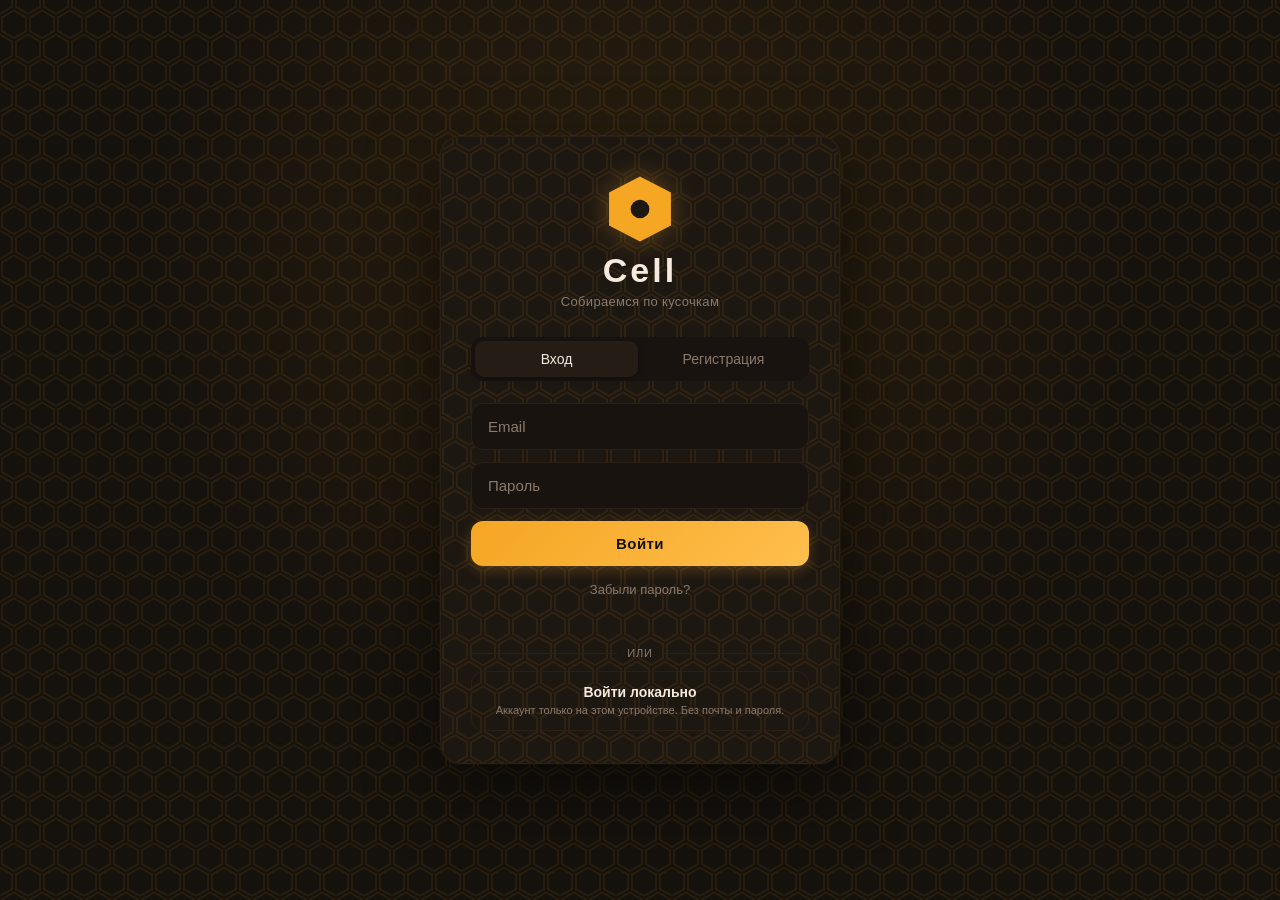
==== index.html @ 8ada120c "5" ====
<!DOCTYPE html>
<html lang="ru" style="touch-action: pan-x pan-y; -webkit-text-size-adjust: 100%;">
<head>
  <meta charset="UTF-8">
  <meta name="viewport" content="width=device-width, initial-scale=1.0, maximum-scale=1.0, user-scalable=no, viewport-fit=cover">
  <title>Cell</title>
  <meta http-equiv="Content-Security-Policy" content="default-src 'self'; script-src 'self' https://cdn.jsdelivr.net 'unsafe-inline'; style-src 'self' 'unsafe-inline'; img-src 'self' data: blob: https://i.ibb.co https://cdn.jsdelivr.net https://upload.wikimedia.org https://wsrv.nl https://*.supabase.co; media-src 'self' blob: https://*.supabase.co; connect-src 'self' https://*.supabase.co wss://*.supabase.co https://cdn.jsdelivr.net https://wsrv.nl; font-src 'self'; object-src 'none'; base-uri 'self'; form-action 'self';">
  <meta name="referrer" content="no-referrer">
  <meta http-equiv="X-Content-Type-Options" content="nosniff">

  <!-- PWA: манифест создаётся инлайн-скриптом, чтобы Chrome сразу получил правильный манифест.
       Если поставить статический <link rel="manifest" href="manifest.json">, Chrome
       прочитает его раньше, чем выполнится app.js — и иконка не сменится при переустановке. -->
  <script>
    (function () {
      var map = {
        classic:    "manifest.json",
        monochrome: "manifest-monochrome.json",
        sea:        "manifest-sea.json",
        fury:       "manifest-fury.json",
        inverse:    "manifest-inverse.json",
        gradient:   "manifest-gradient.json"
      };
      var href = "manifest.json";
      try {
        var saved = localStorage.getItem("cell_app_icon");
        if (saved && map[saved]) href = map[saved];
      } catch (e) { /* silent */ }
      var link = document.createElement("link");
      link.rel = "manifest";
      link.href = href;
      link.id = "app-manifest-link";
      document.head.appendChild(link);
    })();
  </script>
  <meta name="theme-color" content="#1d1712">
  <meta name="apple-mobile-web-app-capable" content="yes">
  <meta name="mobile-web-app-capable" content="yes">
  <meta name="apple-mobile-web-app-status-bar-style" content="black-translucent">
  <meta name="apple-mobile-web-app-title" content="Cell">
  <link rel="apple-touch-icon" href="icon-192.png">
  <link rel="icon" type="image/png" sizes="512x512" href="icon-512.png">

  <link rel="stylesheet" href="style.css">
  <link rel="icon" href="data:image/svg+xml,%3Csvg xmlns='http://www.w3.org/2000/svg' viewBox='0 0 100 100'%3E%3Cpolygon points='50,5 93,27 93,73 50,95 7,73 7,27' fill='%23f5a623'/%3E%3Ccircle cx='50' cy='50' r='13' fill='%2315110d'/%3E%3C/svg%3E">
</head>
<body>

  <div id="auth-screen" class="screen">
    <div class="auth-card">
      <div class="logo-wrap">
        <svg class="logo-cell" viewBox="0 0 100 100" width="72" height="72" aria-hidden="true">
          <polygon points="50,5 93,27 93,73 50,95 7,73 7,27" fill="currentColor"/>
          <circle cx="50" cy="50" r="13" fill="var(--bg-side)"/>
        </svg>
      </div>
      <h1 class="logo">Cell</h1>
      <p class="tagline" data-i18n="auth.tagline">Собираемся по кусочкам</p>

      <div class="tabs">
        <button class="tab active" data-tab="login" data-i18n="auth.tab.login">Вход</button>
        <button class="tab" data-tab="register" data-i18n="auth.tab.register">Регистрация</button>
      </div>

      <form id="login-form" class="form" novalidate>
        <input type="email" id="login-email" placeholder="Email" data-i18n-placeholder="auth.field.email" required>
        <input type="password" id="login-password" placeholder="Пароль" data-i18n-placeholder="auth.field.password" required>
        <button type="submit" class="btn-primary" data-i18n="auth.login.submit">Войти</button>
        <button type="button" class="auth-link-btn" id="forgot-password-btn" data-i18n="auth.forgotPassword">Забыли пароль?</button>
        <p class="error" id="login-error"></p>
      </form>

      <form id="register-form" class="form hidden" novalidate>
        <input type="text" id="reg-username" placeholder="Юзернейм" data-i18n-placeholder="auth.field.username" required>
        <input type="text" id="reg-displayname" placeholder="Имя" data-i18n-placeholder="auth.field.displayname" required>
        <input type="email" id="reg-email" placeholder="Email" data-i18n-placeholder="auth.field.email" required>
        <input type="password" id="reg-password" placeholder="Пароль (мин. 10, A-Z, a-z, 0-9)" data-i18n-placeholder="auth.field.password.strict" required minlength="10">
        <button type="submit" class="btn-primary" data-i18n="auth.register.submit">Создать аккаунт</button>
        <p class="error" id="register-error"></p>
      </form>

      <div class="auth-divider"><span data-i18n="auth.or">или</span></div>

      <button type="button" class="btn-local-login" id="local-login-btn">
        <span data-i18n="auth.localLogin">Войти локально</span>
        <span class="btn-local-login-sub" data-i18n="auth.localLoginHint">Аккаунт только на этом устройстве. Без почты и пароля.</span>
      </button>
    </div>
  </div>

  <!-- ═══════ ВОССТАНОВЛЕНИЕ ПАРОЛЯ: запрос письма ═══════ -->
  <div id="reset-request-overlay" class="dialog-overlay hidden" style="z-index:9000;">
    <div class="dialog">
      <div class="dialog-title" data-i18n="auth.reset.title">Восстановление пароля</div>
      <div class="dialog-text" data-i18n="auth.reset.text">Введите email, привязанный к аккаунту — мы отправим ссылку для сброса пароля.</div>
      <input type="email" id="reset-email" placeholder="Email" data-i18n-placeholder="auth.field.email" autocomplete="email"
             style="width:100%;padding:14px;background:var(--bg-input);border:1px solid var(--border);border-radius:12px;color:var(--text);font-size:15px;outline:none;margin-bottom:12px;">
      <p class="error" id="reset-request-error" style="margin-bottom:10px;"></p>
      <div class="dialog-actions">
        <button class="dialog-btn dialog-primary" id="reset-request-submit" data-i18n="auth.reset.send">Отправить ссылку</button>
        <button class="dialog-btn dialog-cancel" id="reset-request-cancel" data-i18n="dialog.cancel">Отмена</button>
      </div>
    </div>
  </div>

  <!-- ═══════ ВОССТАНОВЛЕНИЕ ПАРОЛЯ: новый пароль ═══════ -->
  <div id="reset-new-overlay" class="dialog-overlay hidden" style="z-index:9500;">
    <div class="dialog">
      <div class="dialog-title" data-i18n="auth.reset.newTitle">Новый пароль</div>
      <div class="dialog-text" data-i18n="auth.reset.newText">Придумайте новый пароль. Требования: минимум 10 символов, заглавная и строчная буквы, цифра.</div>
      <input type="password" id="reset-new-password" placeholder="Новый пароль (мин. 10, A-Z, a-z, 0-9)" data-i18n-placeholder="auth.reset.newPlaceholder" autocomplete="new-password"
             style="width:100%;padding:14px;background:var(--bg-input);border:1px solid var(--border);border-radius:12px;color:var(--text);font-size:15px;outline:none;margin-bottom:10px;">
      <input type="password" id="reset-new-password2" placeholder="Повторите пароль" data-i18n-placeholder="auth.reset.repeatPlaceholder" autocomplete="new-password"
             style="width:100%;padding:14px;background:var(--bg-input);border:1px solid var(--border);border-radius:12px;color:var(--text);font-size:15px;outline:none;margin-bottom:12px;">
      <p class="error" id="reset-new-error" style="margin-bottom:10px;"></p>
      <div class="dialog-actions">
        <button class="dialog-btn dialog-primary" id="reset-new-submit" data-i18n="auth.reset.save">Сохранить пароль</button>
        <button class="dialog-btn dialog-cancel" id="reset-new-cancel" data-i18n="dialog.cancel">Отмена</button>
      </div>
    </div>
  </div>

  <!-- ═══════ ПЕРВИЧНАЯ НАСТРОЙКА ЛОКАЛЬНОГО АККАУНТА ═══════ -->
  <div id="local-setup-overlay" class="dialog-overlay hidden" style="z-index:9200;">
    <div class="dialog dialog-profile">
      <div class="dialog-title" data-i18n="localSetup.title">Локальный аккаунт</div>
      <div class="dialog-text" data-i18n="localSetup.text">
        Это аккаунт только для этого устройства. Никакой почты и пароля не нужно —
        войти в него с другого устройства нельзя. Придумайте имя и юзернейм.
      </div>

      <div class="profile-section">
        <div class="profile-label" data-i18n="profile.section.avatar">Аватар</div>
        <div class="avatar-preview">
          <div class="avatar avatar-large" id="local-setup-avatar-preview">?</div>
        </div>
        <div class="avatar-grid" id="local-setup-avatar-grid"></div>
      </div>

      <div class="profile-section">
        <div class="profile-label" data-i18n="profile.section.name">Имя</div>
        <input type="text" id="local-setup-name" placeholder="Ваше имя" data-i18n-placeholder="profile.name.placeholder" maxlength="25" autocomplete="off">
      </div>

      <div class="profile-section">
        <div class="profile-label" data-i18n="profile.section.username">Имя пользователя</div>
        <div class="username-input-wrap">
          <span class="username-prefix">@</span>
          <input type="text" id="local-setup-username" placeholder="username" maxlength="32" autocomplete="off" spellcheck="false">
        </div>
        <div class="username-hint" id="local-setup-username-hint"></div>
      </div>

      <div class="dialog-actions">
        <button class="dialog-btn dialog-primary" id="local-setup-save" data-i18n="localSetup.save">Начать пользоваться</button>
      </div>
    </div>
  </div>

  <div id="app-screen" class="app hidden">

    <aside class="sidebar">
      <header class="sidebar-header">
        <div class="me-info" id="me-info-btn" title="Профиль">
          <div class="avatar" id="me-avatar">?</div>
          <div class="me-text">
            <div class="me-name" id="me-name">Загрузка...</div>
            <div class="me-username" id="me-username">@...</div>
          </div>
        </div>
        <div class="sidebar-actions">
          <button id="sidebar-menu-btn" class="icon-btn" title="Меню" type="button"><span class="cell-icon" data-icon="menu"></span></button>
        </div>
      </header>

      <div id="sidebar-menu-drawer" class="sidebar-menu-drawer">
<button id="create-channel-btn" class="drawer-btn" type="button">
  <span class="cell-icon" data-icon="plus"></span>
  <span data-i18n="sidebar.menu.createChannel">Создать канал</span>
</button>
<button id="settings-btn" class="drawer-btn" type="button">
  <span class="cell-icon" data-icon="settings"></span>
  <span data-i18n="sidebar.menu.settings">Настройки</span>
</button>
<button id="about-btn" class="drawer-btn" type="button">
  <span class="cell-icon" data-icon="info"></span>
  <span data-i18n="sidebar.menu.about">О приложении</span>
</button>
<button id="logout-btn" class="drawer-btn" type="button">
  <span class="cell-icon" data-icon="logout"></span>
  <span data-i18n="sidebar.menu.logout">Выйти</span>
</button>
      </div>

      <div class="search-wrap">
        <input type="text" id="search-input" placeholder="Поиск по имени или @username" data-i18n-placeholder="sidebar.search.placeholder">
        <button id="search-clear" class="search-clear hidden" title="Очистить поиск" data-i18n-title="sidebar.search.clear" type="button"><span class="cell-icon cell-icon-sm" data-icon="cancel"></span></button>
      </div>

      <div id="birthday-banner" class="birthday-banner hidden">
        <span class="birthday-icon"><span class="cell-icon cell-icon-sm" data-icon="birthday"></span></span>
        <span id="birthday-banner-text" style="flex:1;"></span>
        <button class="birthday-close" id="birthday-close" title="Скрыть">✕</button>
      </div>

      <div class="section-title" id="section-title" data-i18n="sidebar.section.chats">Чаты</div>
      <div class="wheel-wrap" id="wheel-wrap">
        <div class="wheel-arrow wheel-arrow-top hidden" aria-hidden="true">▴</div>
        <div class="wheel-fade wheel-fade-top"></div>
        <div id="users-list" class="users-list">
          <div class="empty">Загрузка...</div>
        </div>
        <div class="wheel-fade wheel-fade-bottom"></div>
        <div class="wheel-arrow wheel-arrow-bottom hidden" aria-hidden="true">▾</div>
      </div>
    </aside>

    <main class="chat-area" id="chat-area">
      <div class="chat-placeholder" id="chat-placeholder">
        <svg class="chat-placeholder-icon" viewBox="0 0 100 100" width="72" height="72" aria-hidden="true">
          <polygon points="50,5 93,27 93,73 50,95 7,73 7,27" fill="none" stroke="currentColor" stroke-width="2.5" stroke-linejoin="round"/>
          <circle cx="50" cy="50" r="9" fill="currentColor"/>
        </svg>
        <p>Выберите чат для начала переписки</p>
      </div>

      <div id="chat-content" class="chat-content hidden">
        <header class="chat-header">
          <button id="mobile-back-btn" class="mobile-back-btn" type="button" aria-label="Назад" data-i18n-title="chat.back"><span class="cell-icon" data-icon="left"></span></button>
          <div class="avatar" id="chat-avatar">?</div>
          <div class="chat-header-text clickable" id="chat-header-text">
            <div class="chat-title" id="chat-title">Имя</div>
            <div class="chat-subtitle" id="chat-subtitle">@username</div>
          </div>
          <button id="chat-search-btn" class="icon-btn" title="Поиск в чате" data-i18n-title="chat.search.open"><span class="cell-icon" data-icon="search"></span></button>
          <button id="chat-pin-btn" class="icon-btn" title="Закреплённые" data-i18n-title="chat.pins.open"><span class="cell-icon" data-icon="pin"></span><span class="pin-count-badge hidden" id="pin-count-badge">0</span></button>
          <button id="chat-menu-btn" class="icon-btn" title="Меню" data-i18n-title="chat.menu.open"><span class="cell-icon" data-icon="menuVertical"></span></button>
          <div id="chat-menu" class="menu hidden">
            <button data-action="tokens" data-i18n="chat.menu.tokens">Отправить Nectar</button>
            <button data-action="clear" data-i18n="chat.menu.clear">Очистить чат</button>
            <button data-action="delete" data-i18n="chat.menu.delete">Удалить чат</button>
            <button data-action="block" id="menu-block" class="danger" data-i18n="chat.menu.block">Заблокировать</button>
            <button data-action="channel-profile" class="hidden" data-i18n="chat.menu.channel.profile">Профиль канала</button>
            <button data-action="channel-invite" class="hidden" data-i18n="chat.menu.channel.invite">Пригласить по ссылке</button>
            <button data-action="channel-configure" class="hidden" data-i18n="chat.menu.channel.configure">Настроить канал</button>
            <button data-action="channel-unsubscribe" class="hidden danger" data-i18n="chat.menu.channel.unsubscribe">Отписаться</button>
            <button data-action="channel-delete" class="hidden danger" data-i18n="chat.menu.channel.delete">Удалить канал</button>
          </div>
        </header>

        <div id="chat-search-bar" class="chat-search-bar hidden">
          <input type="text" id="chat-search-input" placeholder="Поиск в чате..." data-i18n-placeholder="chat.search.placeholder" autocomplete="off">
          <span class="chat-search-count" id="chat-search-count"></span>
          <button class="chat-search-nav" id="chat-search-prev" title="Предыдущее" data-i18n-title="chat.search.prev" type="button"><span class="cell-icon cell-icon-sm" data-icon="up"></span></button>
          <button class="chat-search-nav" id="chat-search-next" title="Следующее" data-i18n-title="chat.search.next" type="button"><span class="cell-icon cell-icon-sm" data-icon="down"></span></button>
          <button class="chat-search-nav" id="chat-search-close" title="Закрыть" data-i18n-title="chat.search.close" type="button"><span class="cell-icon cell-icon-sm" data-icon="cancel"></span></button>
        </div>

        <div id="block-banner" class="block-banner hidden">
          <span id="block-banner-text"></span>
          <button id="unblock-btn" class="hidden" data-i18n="block.unblockAction">Разблокировать</button>
        </div>

        <div id="pin-bar" class="pin-bar hidden">
          <span class="pin-bar-icon"><span class="cell-icon" data-icon="pin"></span></span>
          <div class="pin-bar-content">
            <div class="pin-bar-title" id="pin-bar-title" data-i18n="chat.pin.title">Закреплённое сообщение</div>
            <div class="pin-bar-text" id="pin-bar-text"></div>
          </div>
          <button class="pin-bar-list-btn" id="pin-bar-list" title="Все закрепы" data-i18n-title="chat.pin.list.open" type="button"><span class="cell-icon" data-icon="menuVertical"></span></button>
        </div>
        <div class="messages" id="messages"></div>
        <div id="date-float" class="date-float hidden"></div>
        <div id="chat-timeline" class="chat-timeline hidden"></div>
        <button id="scroll-bottom-btn" class="scroll-bottom-btn" title="Вниз" data-i18n-title="chat.scroll.down"><span class="cell-icon" data-icon="down"></span></button>

        <div id="reply-bar" class="reply-bar hidden">
          <div class="reply-bar-icon" id="reply-bar-icon">↩</div>
          <div class="reply-bar-content">
            <div class="reply-bar-title" id="reply-bar-title" data-i18n="chat.reply.title">Ответ</div>
            <div class="reply-bar-text" id="reply-bar-text"></div>
          </div>
          <button id="reply-bar-close" class="reply-bar-close" title="Отмена" data-i18n-title="chat.reply.cancel"><span class="cell-icon cell-icon-sm" data-icon="cancel"></span></button>
        </div>

        <div id="e2ee-unlock-banner" class="e2ee-unlock-banner hidden">
          <span class="cell-icon" data-icon="lock"></span> <span data-i18n="e2ee.banner.text">Сообщения в этом чате зашифрованы.</span>
          <button type="button" id="e2ee-unlock-banner-btn" data-i18n="e2ee.banner.unlock">Разблокировать</button>
        </div>

        <div id="e2ee-composer-hint" class="e2ee-composer-hint hidden">
          <span class="cell-icon cell-icon-sm" data-icon="lock"></span> <span id="e2ee-composer-hint-text" data-i18n="e2ee.composer.hint">Зашифровано</span>
        </div>

        <form class="composer" id="composer">
          <button type="button" id="attach-btn" class="attach-btn" title="Прикрепить файл" data-i18n-title="composer.attach"><span class="cell-icon" data-icon="attach"></span></button>
          <input type="file" id="attach-input" multiple hidden>
          <div id="message-input" class="message-input" contenteditable="true" data-placeholder="Написать сообщение..." data-i18n-data-placeholder="composer.placeholder" role="textbox" spellcheck="false"></div>
          <button type="button" id="emoji-btn" class="emoji-btn" title="Эмодзи" data-i18n-title="composer.emoji"><span class="cell-icon" data-icon="happy"></span></button>
          <button type="submit" class="send-btn" id="send-btn" title="Отправить" data-i18n-title="composer.send"><span class="cell-icon" data-icon="sent"></span></button>
        </form>

        <div id="emoji-picker" class="emoji-picker hidden">
          <div class="emoji-picker-tabs" id="emoji-picker-tabs"></div>
          <div class="emoji-picker-grid" id="emoji-picker-grid"></div>
        </div>

        <div id="channel-action-bar" class="channel-action-bar hidden">
          <button id="channel-subscribe-btn" class="channel-action-btn" data-i18n="channel.action.subscribe">Подписаться</button>
        </div>

        <div id="selection-toolbar" class="selection-toolbar hidden">
          <span id="selection-count">Выбрано: 0</span>
          <div>
            <button id="sel-delete" data-i18n="selection.delete">Удалить</button>
            <button id="sel-forward" data-i18n="selection.forward">Переслать</button>
            <button id="sel-cancel" data-i18n="selection.cancel">Отмена</button>
          </div>
        </div>
      </div>
    </main>

  </div>

  <div id="dialog-overlay" class="dialog-overlay hidden">
    <div class="dialog">
      <div class="dialog-title" id="dialog-title"></div>
      <div class="dialog-text" id="dialog-text"></div>
      <div id="dialog-options" class="dialog-options"></div>
      <div class="dialog-actions">
        <button class="dialog-btn dialog-primary" id="dialog-confirm" disabled>Подтвердить</button>
        <button class="dialog-btn dialog-cancel" id="dialog-cancel" data-i18n="dialog.cancel">Отмена</button>
      </div>
    </div>
  </div>

  <div id="profile-overlay" class="dialog-overlay hidden">
    <div class="dialog dialog-profile">
      <div class="dialog-title" data-i18n="profile.title">Профиль</div>

      <div class="profile-section">
        <div class="profile-label" data-i18n="profile.section.avatar">Аватар</div>
        <div class="avatar-preview">
          <div class="avatar avatar-large" id="profile-avatar-preview">?</div>
        </div>
        <div class="avatar-grid" id="avatar-grid"></div>
        <label class="upload-btn"><span data-i18n="profile.upload">Загрузить свою</span><input type="file" id="avatar-upload" accept="image/*" hidden></label>
      </div>

      <div class="profile-section">
        <div class="profile-label" data-i18n="profile.section.name">Имя</div>
        <input type="text" id="profile-displayname" placeholder="Ваше имя" data-i18n-placeholder="profile.name.placeholder" maxlength="25" autocomplete="off">
        <div class="profile-name-counter" id="profile-displayname-counter">0 / 25</div>
      </div>

      <div class="profile-section">
        <div class="profile-label" data-i18n="profile.section.bio">О себе</div>
        <textarea id="profile-bio" class="profile-bio-input" placeholder="Пара слов о себе..." data-i18n-placeholder="profile.bio.placeholder" maxlength="200" rows="3"></textarea>
      </div>

      <div class="profile-section">
        <div class="profile-label" data-i18n="profile.section.gender">Пол</div>
        <div class="gender-toggle" id="gender-toggle">
          <button data-gender="male" data-i18n="profile.gender.male">Мужской</button>
          <button data-gender="female" data-i18n="profile.gender.female">Женский</button>
          <button data-gender="unset" data-i18n="profile.gender.unset">Не выбрано</button>
        </div>
      </div>

      <div class="profile-section">
        <div class="profile-label" data-i18n="profile.section.username">Имя пользователя</div>
        <div class="username-input-wrap">
          <span class="username-prefix">@</span>
          <input type="text" id="profile-username" placeholder="username" maxlength="32" autocomplete="off" spellcheck="false">
        </div>
        <div class="username-hint" id="username-hint"></div>
      </div>

      <div class="profile-section">
        <div class="profile-label" data-i18n="profile.section.birthday">День рождения</div>
        <div class="birthday-input-wrap">
          <input type="text" id="profile-birthday" placeholder="ДД.ММ или ДД.ММ.ГГГГ" data-i18n-placeholder="profile.birthday.placeholder" maxlength="10" autocomplete="off">
          <button type="button" id="profile-birthday-calendar" class="birthday-calendar-btn" title="Выбрать дату" data-i18n-title="profile.birthday.calendar"><span class="cell-icon" data-icon="calendar"></span></button>
          <div id="birthday-calendar" class="birthday-calendar hidden">
            <div class="bc-header">
              <button type="button" class="bc-nav" data-bc="prev-year" title="Год назад" data-i18n-title="calendar.prevYear">«</button>
              <button type="button" class="bc-nav" data-bc="prev-month" title="Месяц назад" data-i18n-title="calendar.prevMonth">‹</button>
              <div class="bc-title" id="bc-title">—</div>
              <button type="button" class="bc-nav" data-bc="next-month" title="Месяц вперёд" data-i18n-title="calendar.nextMonth">›</button>
              <button type="button" class="bc-nav" data-bc="next-year" title="Год вперёд" data-i18n-title="calendar.nextYear">»</button>
            </div>
            <div class="bc-days-head">
              <span>Пн</span><span>Вт</span><span>Ср</span><span>Чт</span><span>Пт</span><span>Сб</span><span>Вс</span>
            </div>
            <div class="bc-days" id="bc-days"></div>
            <div class="bc-footer">
              <button type="button" class="bc-btn" id="bc-today" data-i18n="calendar.today">Сегодня</button>
              <button type="button" class="bc-btn" id="bc-clear" data-i18n="calendar.clear">Очистить</button>
            </div>
          </div>
        </div>
      </div>

      <button class="profile-gifts-btn" id="profile-gifts-btn">
        <span style="display:flex;align-items:center;gap:8px;"><span class="cell-icon" data-icon="gift"></span><span data-i18n="profile.gifts">Подарки</span></span>
        <span class="gifts-count-badge" id="profile-gifts-count">0</span>
      </button>

      <div class="dialog-actions">
        <button class="dialog-btn dialog-primary" id="profile-apply" disabled data-i18n="profile.apply">Применить изменения</button>
        <button class="dialog-btn dialog-cancel" id="profile-close" data-i18n="profile.close">Закрыть</button>
      </div>
    </div>
  </div>

  <div id="chat-list-context-menu" class="context-menu hidden">
    <button data-action="profile" data-i18n="ctx.chat.profile">Профиль</button>
    <button data-action="rename" data-i18n="ctx.chat.rename">Переименовать</button>
    <button data-action="mute" id="ctx-chat-mute-btn" data-i18n="ctx.chat.mute">Отключить звук</button>
    <button data-action="clear" data-i18n="ctx.chat.clear">Очистить чат</button>
    <button data-action="delete" data-i18n="ctx.chat.delete">Удалить чат</button>
    <button data-action="block" class="danger" data-i18n="ctx.chat.block">Заблокировать</button>
    <button data-action="channel-profile" class="hidden" data-i18n="ctx.chat.channelProfile">Профиль канала</button>
    <button data-action="channel-unsubscribe" class="hidden danger" data-i18n="ctx.chat.channelUnsubscribe">Отписаться</button>
  </div>

  <div id="user-profile-overlay" class="dialog-overlay hidden">
    <div class="dialog dialog-profile">
      <button type="button" class="profile-back-btn hidden" id="user-profile-back" title="Назад" data-i18n-title="userProfile.back"><span class="cell-icon" data-icon="left"></span></button>
      <div class="profile-hero">
        <div class="avatar avatar-large" id="user-profile-avatar">?</div>
        <div class="profile-hero-name" id="user-profile-name">—</div>
        <div class="profile-hero-status" id="user-profile-status">—</div>
        <div class="profile-hero-bio hidden" id="user-profile-bio"></div>
      </div>

      <div class="profile-info-list">
        <div class="profile-info-row">
          <span class="pir-icon">@</span>
          <div class="pir-body">
            <div class="pir-value" id="user-profile-username">—</div>
            <div class="pir-label" data-i18n="userProfile.username">Имя пользователя</div>
          </div>
        </div>
        <div class="profile-info-row">
          <span class="pir-icon"><span class="cell-icon" data-icon="birthday"></span></span>
          <div class="pir-body">
            <div class="pir-value" id="user-profile-birthday">—</div>
            <div class="pir-label" data-i18n="userProfile.birthday">День рождения</div>
          </div>
        </div>
        <div class="profile-info-row">
          <span class="pir-icon"><span class="cell-icon" data-icon="typing"></span></span>
          <div class="pir-body">
            <div class="pir-value" id="user-profile-msgcount">0</div>
            <div class="pir-label" data-i18n="userProfile.msgcount">Сообщений в чате</div>
          </div>
        </div>
        <div class="profile-info-row">
          <span class="pir-icon"><span class="cell-icon" data-icon="calendar"></span></span>
          <div class="pir-body">
            <div class="pir-value" id="user-profile-created">—</div>
            <div class="pir-label" data-i18n="userProfile.created">Дата регистрации аккаунта</div>
          </div>
        </div>
      </div>

      <button class="profile-gifts-btn" id="user-profile-gifts-btn">
        <span style="display:flex;align-items:center;gap:8px;"><span class="cell-icon" data-icon="gift"></span><span data-i18n="userProfile.gifts">Подарки</span></span>
        <span class="gifts-count-badge" id="user-profile-gifts-count">0</span>
      </button>

      <div class="dialog-actions">
        <button class="dialog-btn dialog-cancel" id="user-profile-close" data-i18n="userProfile.close">Закрыть</button>
      </div>
    </div>
  </div>

  <div id="format-context-menu" class="context-menu hidden">
    <button data-format="bold" data-i18n="fmt.bold">Жирный</button>
    <button data-format="underline" data-i18n="fmt.underline">Подчёркнутый</button>
    <button data-format="italic" data-i18n="fmt.italic">Курсив</button>
    <button data-format="strike" data-i18n="fmt.strike">Зачёркнутый</button>
    <button data-format="quote" data-i18n="fmt.quote">Цитата</button>
    <button data-format="mono" data-i18n="fmt.mono">Моноширный</button>
    <button data-format="spoiler" data-i18n="fmt.spoiler">Скрытый</button>
  </div>

  <div id="msg-context-menu" class="context-menu msg-context-with-reactions hidden">
    <div class="msg-reactions-bar" id="msg-reactions-bar"></div>
    <div class="msg-context-divider"></div>
    <button data-action="reply" data-i18n="msgCtx.reply">Ответить</button>
    <button data-action="pin" data-i18n="msgCtx.pin">Закрепить</button>
    <button data-action="copy" data-i18n="msgCtx.copy">Копировать</button>
    <button data-action="edit" data-i18n="msgCtx.edit">Изменить</button>
    <button data-action="fwd" data-i18n="msgCtx.fwd">Переслать</button>
    <button data-action="del" data-i18n="msgCtx.del">Удалить</button>
    <button data-action="sel" data-i18n="msgCtx.sel">Выбрать</button>
  </div>

  <div id="reaction-picker" class="reaction-picker hidden"></div>

  <div id="media-viewer" class="media-viewer hidden">
    <button class="media-viewer-close" id="media-viewer-close" title="Закрыть"><span class="cell-icon" data-icon="cancel"></span></button>
    <button class="media-viewer-nav media-viewer-prev hidden" id="media-viewer-prev" title="Предыдущее"><span class="cell-icon cell-icon-lg" data-icon="back"></span></button>
    <div class="media-viewer-body" id="media-viewer-body">
      <div id="media-viewer-content" class="media-viewer-content"></div>
    </div>
    <button class="media-viewer-nav media-viewer-next hidden" id="media-viewer-next" title="Следующее"><span class="cell-icon cell-icon-lg" data-icon="forward"></span></button>
  </div>

  <div id="input-overlay" class="dialog-overlay hidden">
    <div class="dialog">
      <div class="dialog-title" id="input-title"></div>
      <div class="dialog-text" id="input-text"></div>
      <input type="text" id="input-field">
      <div class="dialog-actions">
        <button class="dialog-btn dialog-primary" id="input-confirm">ОК</button>
        <button class="dialog-btn dialog-cancel" id="input-cancel">Отмена</button>
      </div>
    </div>
  </div>

  <div id="forward-overlay" class="dialog-overlay hidden">
    <div class="dialog">
      <div class="dialog-title" data-i18n="forward.title">Переслать</div>
      <div class="dialog-text" id="forward-info" data-i18n="forward.pickChats">Выбери чаты</div>
      <div id="forward-list" class="forward-list"></div>
      <label class="toggle-row">
        <input type="checkbox" id="forward-hide-sender">
        <span data-i18n="forward.hideSender">Скрыть отправителя</span>
      </label>
      <div class="dialog-actions">
        <button class="dialog-btn dialog-primary" id="forward-send" data-i18n="forward.send">Переслать</button>
        <button class="dialog-btn dialog-cancel" id="forward-cancel" data-i18n="dialog.cancel">Отмена</button>
      </div>
    </div>
  </div>

  <div id="gifts-overlay" class="dialog-overlay hidden">
    <div class="dialog dialog-gifts">
      <div class="gifts-header">
        <button class="gifts-back-btn hidden" id="gifts-back"><span class="cell-icon" data-icon="left"></span></button>
        <div class="gifts-title" id="gifts-title">Подарки</div>
        <div class="gifts-balance"><img class="nectar-icon" src="https://i.ibb.co/MkfVPGwZ/icons8-100.png" alt="Nectar" draggable="false"><span id="gifts-balance">0</span></div>
      </div>
      <div id="gifts-content" class="gifts-content"></div>
      <div class="dialog-actions">
        <button class="dialog-btn dialog-cancel" id="gifts-close" data-i18n="profile.close">Закрыть</button>
      </div>
    </div>
  </div>

  <div id="gift-purchase-overlay" class="dialog-overlay hidden">
    <div class="dialog">
      <div class="dialog-title" id="gift-purchase-title">Купить подарок</div>
      <div class="dialog-text" id="gift-purchase-info"></div>
      <input type="text" id="gift-purchase-caption" placeholder="Подпись (необязательно)" data-i18n-placeholder="gifts.purchase.caption" maxlength="25">
      <div class="gift-caption-counter" id="gift-caption-counter">0 / 25</div>
      <label class="toggle-row" style="padding:4px 0 10px;">
        <input type="checkbox" id="gift-purchase-with-name">
        <span id="gift-purchase-with-name-label">С моим именем</span>
      </label>
      <div class="dialog-text" id="gift-purchase-cost" style="text-align:center;font-weight:600;color:var(--accent);"></div>
      <div class="dialog-actions">
        <button class="dialog-btn dialog-primary" id="gift-purchase-confirm" data-i18n="gifts.purchase.buy">Купить</button>
        <button class="dialog-btn dialog-cancel" id="gift-purchase-cancel" data-i18n="dialog.cancel">Отмена</button>
      </div>
    </div>
  </div>

  <div id="gift-send-overlay" class="dialog-overlay hidden">
    <div class="dialog">
      <div class="dialog-title" data-i18n="gifts.title.send">Подарить подарок</div>
      <div class="dialog-text" data-i18n="gifts.send.subtitle">Выбери получателя из своих контактов</div>
      <div id="gift-send-list" class="forward-list"></div>
      <div class="dialog-actions">
        <button class="dialog-btn dialog-primary" id="gift-send-confirm" data-i18n="gifts.send.confirm">Подарить</button>
        <button class="dialog-btn dialog-cancel" id="gift-send-cancel" data-i18n="dialog.cancel">Отмена</button>
      </div>
    </div>
  </div>

  <div id="tokens-send-overlay" class="dialog-overlay hidden">
    <div class="dialog">
      <div class="dialog-title" data-i18n="tokens.title">Отправить Nectar</div>
      <div class="dialog-text" id="tokens-send-to">Кому: —</div>
      <input type="number" id="tokens-send-amount" placeholder="Сумма" data-i18n-placeholder="tokens.amountPlaceholder" min="1" style="width:100%;padding:12px 14px;background:var(--bg-input);border:1px solid var(--border);border-radius:10px;color:var(--text);font-size:15px;outline:none;margin-bottom:12px;">
      <div class="dialog-text" id="tokens-send-balance" style="text-align:center;"></div>
      <div class="dialog-actions">
        <button class="dialog-btn dialog-primary" id="tokens-send-confirm" disabled data-i18n="tokens.send">Отправить</button>
        <button class="dialog-btn dialog-cancel" id="tokens-send-cancel" data-i18n="dialog.cancel">Отмена</button>
      </div>
    </div>
  </div>

  <div id="channel-profile-overlay" class="dialog-overlay hidden">
    <div class="dialog dialog-profile">
      <div class="profile-menu-btn hidden" id="channel-profile-menu-btn"><span class="cell-icon" data-icon="menuVertical"></span></div>
      <div class="profile-menu-dropdown hidden" id="channel-profile-menu">
        <button data-action="edit" data-i18n="channel.menu.edit">Изменить</button>
        <button data-action="delete" class="danger" data-i18n="channel.menu.delete">Удалить канал</button>
      </div>

      <div class="profile-hero">
        <div class="avatar avatar-large" id="channel-profile-avatar">?</div>
        <div class="profile-hero-name" id="channel-profile-name">—</div>
        <div class="profile-hero-status" id="channel-profile-subscribers-status">—</div>
      </div>

      <div class="profile-info-list">
        <div class="profile-info-row">
          <span class="pir-icon">@</span>
          <div class="pir-body">
            <div class="pir-value" id="channel-profile-username">—</div>
            <div class="pir-label" data-i18n="channel.profile.username">Юзернейм канала</div>
          </div>
        </div>
        <div class="profile-info-row" id="channel-profile-subs-row" style="cursor:pointer;border-radius:8px;">
          <span class="pir-icon">👥</span>
          <div class="pir-body">
            <div class="pir-value" id="channel-profile-subscribers">0</div>
            <div class="pir-label" data-i18n="channel.profile.subsHint">Подписчиков · нажми, чтобы посмотреть список</div>
          </div>
        </div>
        <div class="profile-info-row hidden" id="channel-profile-requests-row" style="cursor:pointer;border-radius:8px;">
          <span class="pir-icon">📩</span>
          <div class="pir-body">
            <div class="pir-value" id="channel-profile-requests">0</div>
            <div class="pir-label" data-i18n="channel.profile.requestsHint">Заявок на вступление · нажми, чтобы посмотреть</div>
          </div>
        </div>
        <div class="profile-info-row">
          <span class="pir-icon"><span class="cell-icon" data-icon="eye"></span></span>
          <div class="pir-body">
            <div class="pir-value" id="channel-profile-views">0</div>
            <div class="pir-label" data-i18n="channel.profile.views">Просмотров за все время</div>
          </div>
        </div>
        <div class="profile-info-row">
          <span class="pir-icon"><span class="cell-icon" data-icon="calendar"></span></span>
          <div class="pir-body">
            <div class="pir-value" id="channel-profile-created">—</div>
            <div class="pir-label" data-i18n="channel.profile.created">Дата создания</div>
          </div>
        </div>
      </div>

      <div class="dialog-actions">
        <button class="dialog-btn dialog-cancel" id="channel-profile-close" data-i18n="profile.close">Закрыть</button>
      </div>
    </div>
  </div>

  <div id="channel-subs-overlay" class="dialog-overlay hidden">
    <div class="dialog dialog-profile">
      <div class="dialog-title" id="channel-subs-title" data-i18n="channel.profile.subsList">Подписчики</div>
      <div id="channel-subs-list" class="admins-list" style="max-height:60vh;overflow-y:auto;"></div>
      <div class="dialog-actions">
        <button class="dialog-btn dialog-cancel" id="channel-subs-close" data-i18n="profile.close">Закрыть</button>
      </div>
    </div>
  </div>

  <div id="channel-create-overlay" class="dialog-overlay hidden">
    <div class="dialog dialog-profile">
      <div class="dialog-title" data-i18n="channel.create.title">Создать канал</div>

      <div class="profile-section">
        <div class="profile-label" data-i18n="channel.create.avatar">Аватар</div>
        <div class="avatar-preview">
          <div class="avatar avatar-large" id="channel-avatar-preview">К</div>
        </div>
        <div class="avatar-grid" id="channel-avatar-grid"></div>
        <label class="upload-btn"><span data-i18n="channel.create.uploadOwn">Загрузить свою</span><input type="file" id="channel-avatar-upload" accept="image/*" hidden></label>
      </div>

      <div class="profile-section">
        <div class="profile-label" data-i18n="channel.create.name">Название</div>
        <input type="text" id="channel-name-input" placeholder="Название канала" data-i18n-placeholder="channel.create.namePlaceholder" maxlength="25">
      </div>

      <div class="profile-section">
        <div class="profile-label" data-i18n="channel.create.username">Юзернейм канала</div>
        <div class="username-input-wrap">
          <span class="username-prefix">@</span>
          <input type="text" id="channel-username-input" placeholder="username" maxlength="32" autocomplete="off" spellcheck="false">
        </div>
        <div class="username-hint" id="channel-username-hint"></div>
      </div>

      <div class="profile-section">
        <div class="profile-label" data-i18n="channel.create.visibility">Тип канала</div>
        <div class="visibility-toggle" id="channel-visibility-toggle">
          <button type="button" data-vis="public" data-i18n="channel.create.visibility.public">Открытый</button>
          <button type="button" data-vis="request" data-i18n="channel.create.visibility.request">По заявке</button>
          <button type="button" data-vis="private" data-i18n="channel.create.visibility.private">Приватный</button>
        </div>
        <div class="username-hint" id="channel-visibility-hint" data-i18n="channel.create.visibility.hint">
          Открытый — любой может подписаться. По заявке — нужна одобренная заявка. Приватный — только по ссылке-приглашению.
        </div>
      </div>

      <div class="dialog-actions">
        <button class="dialog-btn dialog-primary" id="channel-create-confirm" disabled data-i18n="channel.create.confirm">Создать канал</button>
        <button class="dialog-btn dialog-cancel" id="channel-create-cancel" data-i18n="dialog.cancel">Отмена</button>
      </div>
    </div>
  </div>

  <div id="channel-edit-overlay" class="dialog-overlay hidden">
    <div class="dialog dialog-profile">
      <div class="dialog-title" data-i18n="channel.edit.title">Изменить канал</div>

      <div class="profile-section">
        <div class="profile-label" data-i18n="channel.create.avatar">Аватар</div>
        <div class="avatar-preview">
          <div class="avatar avatar-large" id="channel-edit-avatar-preview">К</div>
        </div>
        <div class="avatar-grid" id="channel-edit-avatar-grid"></div>
        <label class="upload-btn"><span data-i18n="channel.create.uploadOwn">Загрузить свою</span><input type="file" id="channel-edit-avatar-upload" accept="image/*" hidden></label>
      </div>

      <div class="profile-section">
        <div class="profile-label" data-i18n="channel.create.name">Название</div>
        <input type="text" id="channel-edit-name-input" placeholder="Название канала" data-i18n-placeholder="channel.create.namePlaceholder" maxlength="25">
      </div>

      <div class="profile-section">
        <div class="profile-label" data-i18n="channel.create.username">Юзернейм канала</div>
        <div class="username-input-wrap">
          <span class="username-prefix">@</span>
          <input type="text" id="channel-edit-username-input" placeholder="username" maxlength="32" autocomplete="off" spellcheck="false">
        </div>
        <div class="username-hint" id="channel-edit-username-hint"></div>
      </div>

      <div class="profile-section">
        <div class="profile-label" data-i18n="channel.create.visibility">Тип канала</div>
        <div class="visibility-toggle" id="channel-edit-visibility-toggle">
          <button type="button" data-vis="public" data-i18n="channel.create.visibility.public">Открытый</button>
          <button type="button" data-vis="request" data-i18n="channel.create.visibility.request">По заявке</button>
          <button type="button" data-vis="private" data-i18n="channel.create.visibility.private">Приватный</button>
        </div>
        <div class="username-hint" id="channel-edit-visibility-hint" data-i18n="channel.create.visibility.hint">
          Открытый — любой может подписаться. По заявке — нужна одобренная заявка. Приватный — только по ссылке-приглашению.
        </div>
      </div>

      <div class="profile-section">
        <div class="profile-label" data-i18n="channel.edit.reactions">Доступные реакции</div>
        <div class="reactions-grid" id="channel-edit-reactions"></div>
      </div>

      <div class="profile-section">
        <div class="profile-label" data-i18n="channel.edit.admins">Администраторы</div>
        <div id="channel-edit-admins" class="admins-list"></div>
        <button type="button" id="channel-edit-add-admin" class="dialog-btn" style="width:100%;margin-top:8px;" data-i18n="channel.edit.addAdmin">+ Добавить администратора</button>
      </div>

      <div class="profile-section">
        <div class="profile-label" data-i18n="channel.edit.owner">Владелец канала</div>
        <div id="channel-edit-owner" class="admins-list"></div>
        <button type="button" id="channel-edit-transfer" class="dialog-btn" style="width:100%;margin-top:8px;" data-i18n="channel.edit.transfer">Передать владение</button>
      </div>

      <div class="dialog-actions">
        <button class="dialog-btn dialog-primary" id="channel-edit-save" data-i18n="channel.edit.save">Сохранить</button>
        <button class="dialog-btn dialog-cancel" id="channel-edit-cancel" data-i18n="dialog.cancel">Отмена</button>
      </div>
    </div>
  </div>

  <div id="pinned-list-overlay" class="dialog-overlay hidden">
    <div class="dialog">
      <div class="dialog-title" data-i18n="pins.title">Закреплённые сообщения</div>
      <div id="pinned-list" class="pinned-list"></div>
      <div class="dialog-actions">
        <button class="dialog-btn dialog-cancel" id="pinned-list-close" data-i18n="profile.close">Закрыть</button>
      </div>
    </div>
  </div>

  <div id="invite-overlay" class="dialog-overlay hidden">
    <div class="dialog">
      <div class="dialog-title" data-i18n="invite.title">Ссылка-приглашение</div>
      <div class="dialog-text" data-i18n="invite.text">По ссылке любой сможет подписаться на канал.</div>
      <button class="dialog-btn dialog-primary" id="invite-create-btn" style="width:100%;margin-bottom:12px;" data-i18n="invite.create">Создать новую ссылку</button>
      <div id="invite-list" class="invite-list"></div>
      <div class="dialog-actions">
        <button class="dialog-btn dialog-cancel" id="invite-close-btn" data-i18n="profile.close">Закрыть</button>
      </div>
    </div>
  </div>

  <div id="channel-requests-overlay" class="dialog-overlay hidden">
    <div class="dialog dialog-profile">
      <div class="dialog-title" data-i18n="channel.profile.requestsList">Заявки на вступление</div>
      <div id="channel-requests-list" class="admins-list" style="max-height:60vh;overflow-y:auto;"></div>
      <div class="dialog-actions">
        <button class="dialog-btn dialog-cancel" id="channel-requests-close" data-i18n="profile.close">Закрыть</button>
      </div>
    </div>
  </div>

  <div id="settings-overlay" class="dialog-overlay hidden">
    <div class="dialog dialog-settings">
      <div class="dialog-title" data-i18n="settings.title">Настройки</div>

      <div class="profile-section" id="settings-language-section">
        <div class="profile-label" data-i18n="settings.language.label">Язык</div>
        <div class="visibility-toggle" id="settings-language-toggle">
          <button type="button" data-lang="ru">Русский</button>
          <button type="button" data-lang="en">English</button>
        </div>
      </div>

      <div class="profile-section" id="settings-notifications-section">
        <div class="profile-label" data-i18n="settings.notifications.label">Уведомления</div>
        <label class="toggle-row" style="padding:4px 0 8px;">
          <input type="checkbox" id="settings-notifications-enabled">
          <span data-i18n="settings.notifications.enable">Показывать уведомления о новых сообщениях</span>
        </label>
        <div class="username-hint" id="settings-notifications-hint" data-i18n="settings.notifications.hint">
          На компьютере уведомление всплывает в системном углу экрана. На телефоне — работает, когда приложение открыто или свёрнуто.
        </div>
        <button type="button" class="dialog-btn" id="settings-notifications-test" style="width:100%;margin-top:6px;" data-i18n="settings.notifications.test">
          Проверить уведомление
        </button>
      </div>

      <div class="profile-section" id="settings-accent-section">
        <div class="profile-label" data-i18n="settings.accent.label">Цвет приложения</div>
        <div class="accent-grid" id="accent-grid"></div>
      </div>

      <div class="profile-section" id="settings-scroll-mode-section">
        <div class="profile-label" data-i18n="settings.scrollMode.label">Режим списка чатов</div>
        <div class="visibility-toggle" id="settings-scroll-mode">
          <button type="button" data-mode="classic" data-i18n="settings.scrollMode.classic">Обычный</button>
          <button type="button" data-mode="wheel" data-i18n="settings.scrollMode.wheel">Современный</button>
        </div>
        <div class="username-hint" data-i18n="settings.scrollMode.hint">
          Обычный — привычный список. Современный — колесо с центрированием и плавным переходом.
        </div>
      </div>

      <div class="profile-section" id="settings-quick-reaction-section">
        <div class="profile-label" data-i18n="settings.quickReaction.label">Быстрая реакция</div>
        <div class="username-hint" style="margin-bottom:8px;" data-i18n="settings.quickReaction.hint">
          Двойной тап по сообщению поставит эту реакцию.
        </div>
        <div class="quick-reaction-grid" id="quick-reaction-grid"></div>
      </div>

      <div class="profile-section" id="settings-app-icon-section">
        <div class="profile-label" data-i18n="settings.appIcon.label">Иконка приложения</div>
        <div class="username-hint" style="margin-bottom:8px;" data-i18n="settings.appIcon.hint">
          Выбери иконку — она применится к установленному приложению. На iPhone иконку сменить нельзя — это ограничение iOS.
        </div>
        <div class="app-icon-grid" id="app-icon-grid"></div>
      </div>

      <div class="profile-section" id="settings-grandma-section">
        <div class="profile-label" data-i18n="settings.grandma.label">Режим «Бабушка»</div>
        <div class="username-hint" style="margin-bottom:10px;" data-i18n="settings.grandma.hint">
          Упрощает интерфейс: убирает 2FA, шифрование, выход из аккаунта и лишние пункты меню.
          Отключить можно долгим нажатием на аватар в боковом меню (1.5 сек).
        </div>
        <button type="button" class="dialog-btn" id="grandma-toggle-btn" style="width:100%;" data-i18n="settings.grandma.enable">
          Включить режим «Бабушка»
        </button>
      </div>

      <div class="profile-section" id="settings-mfa-section">
        <div class="profile-label" data-i18n="settings.mfa.label">Двухфакторная аутентификация</div>
        <div id="mfa-status-row" style="font-size:13px;color:var(--text-sub);margin-bottom:10px;"></div>
        <button type="button" class="dialog-btn" id="mfa-manage-btn" style="width:100%;" data-i18n="settings.mfa.manage">Управлять 2FA</button>
      </div>

      <div class="profile-section" id="settings-e2ee-section">
        <div class="profile-label" data-i18n="settings.e2ee.label">Шифрование</div>
        <div id="e2ee-status-row" style="font-size:13px;color:var(--text-sub);margin-bottom:10px;"></div>
        <button type="button" class="dialog-btn" id="e2ee-manage-btn" style="width:100%;" data-i18n="settings.e2ee.manage">Управлять шифрованием</button>
      </div>

      <div class="dialog-actions">
        <button class="dialog-btn dialog-primary" id="settings-close" data-i18n="settings.close">Закрыть</button>
      </div>
    </div>
  </div>

  <div id="about-overlay" class="dialog-overlay hidden">
    <div class="dialog dialog-about">
      <div class="about-logo">
        <div class="about-logo-cell">
          <svg viewBox="0 0 100 100" width="64" height="64">
            <polygon points="50,5 93,27 93,73 50,95 7,73 7,27" fill="currentColor"/>
            <circle cx="50" cy="50" r="13" fill="var(--bg-card)"/>
          </svg>
        </div>
        <div class="about-app-name">Cell</div>
        <div class="about-app-tagline" data-i18n="auth.tagline">Собираемся по кусочкам</div>
      </div>

      <div class="about-section">
        <div class="about-section-title" data-i18n="about.section.about">О приложении</div>
        <div class="about-text" data-i18n="about.text.about">
          Cell — семейный мессенджер. Каждый чат — это ячейка, а вместе они
          собираются в улей твоих близких. Здесь нет публичного шума: только ты,
          твоя семья и те, кому ты доверяешь.
        </div>
      </div>

      <div class="about-section">
        <div class="about-section-title" data-i18n="about.section.features">Возможности</div>
        <div class="about-text" data-i18n="about.text.features">
          Личные чаты и каналы, вложения и подарки, закрепы и поиск, реакции
          и пересылка — всё, чтобы быть на связи.
        </div>
      </div>

      <div class="about-section">
        <div class="about-section-title" data-i18n="about.section.credits">Благодарности</div>
        <!-- ▼▼▼ ЗДЕСЬ РЕДАКТИРУЙ ТЕКСТ БЛАГОДАРНОСТЕЙ ▼▼▼ -->
        <div class="about-text">
          <span data-i18n="about.credits.before">Часть иконок взята с сайтов</span>
          <a href="https://www.flaticon.com/" target="_blank" rel="noopener">Flaticon</a>
          <span data-i18n="about.credits.and">и</span>
          <a href="https://icons8.ru/icons" target="_blank" rel="noopener">Icons8</a>.
          <span data-i18n="about.credits.after">Спасибо авторам за бесплатные наборы.</span>
        </div>
        <!-- ▲▲▲ ЗДЕСЬ РЕДАКТИРУЙ ТЕКСТ БЛАГОДАРНОСТЕЙ ▲▲▲ -->
      </div>

      <div class="about-section">
        <div class="about-section-title" data-i18n="about.section.version">Версия</div>
        <div class="about-text">beta0.2.14 · Cell</div>
      </div>

      <div class="dialog-actions">
        <button class="dialog-btn dialog-primary" id="about-close" data-i18n="about.close">Закрыть</button>
      </div>
    </div>
  </div>

  <!-- ═══════ ЭКРАН ВВОДА КОДА 2FA ПРИ ВХОДЕ ═══════ -->
  <div id="mfa-challenge-overlay" class="dialog-overlay hidden" style="z-index:9000;">
    <div class="dialog">
      <div class="dialog-title" data-i18n="mfa.title">Двухфакторная аутентификация</div>
      <div class="dialog-text" data-i18n="mfa.challenge.text">
        Открой приложение-аутентификатор и введи 6-значный код.
      </div>
      <input type="text" id="mfa-challenge-code" inputmode="numeric" maxlength="6"
             placeholder="000000" autocomplete="one-time-code"
             style="width:100%;padding:14px;background:var(--bg-input);
                    border:1px solid var(--border);border-radius:12px;
                    color:var(--text);font-size:22px;letter-spacing:8px;
                    text-align:center;outline:none;margin-bottom:12px;">
      <p class="error" id="mfa-challenge-error" style="margin-bottom:10px;"></p>
      <div class="dialog-actions">
        <button class="dialog-btn dialog-primary" id="mfa-challenge-submit" data-i18n="mfa.challenge.submit">Подтвердить</button>
        <button class="dialog-btn dialog-cancel" id="mfa-challenge-cancel" data-i18n="mfa.challenge.exit">Выйти</button>
      </div>
    </div>
  </div>

  <!-- ═══════ ОКНО НАСТРОЙКИ 2FA ═══════ -->
  <div id="mfa-setup-overlay" class="dialog-overlay hidden" style="z-index:9000;">
    <div class="dialog dialog-profile">
      <div class="dialog-title" data-i18n="mfa.title">Двухфакторная аутентификация</div>
      <div id="mfa-setup-body"></div>
      <div class="dialog-actions">
        <button class="dialog-btn dialog-cancel" id="mfa-setup-close" data-i18n="profile.close">Закрыть</button>
      </div>
    </div>
  </div>

  <!-- ═══════ E2EE: мастер включения ═══════ -->
  <div id="e2ee-setup-overlay" class="dialog-overlay hidden" style="z-index:9000;">
    <div class="dialog dialog-profile">
      <div class="dialog-title" id="e2ee-setup-title">Шифрование сообщений</div>
      <div id="e2ee-setup-body"></div>
      <div class="dialog-actions">
        <button class="dialog-btn dialog-cancel" id="e2ee-setup-close" data-i18n="profile.close">Закрыть</button>
      </div>
    </div>
  </div>

  <!-- ═══════ E2EE: показ recovery-кода ═══════ -->
  <div id="e2ee-recovery-overlay" class="dialog-overlay hidden" style="z-index:9100;">
    <div class="dialog dialog-profile">
      <div class="dialog-title" data-i18n="e2ee.setup.recoveryTitle">⚠️ Код восстановления</div>
      <div class="dialog-text" data-i18n="e2ee.setup.recoveryText">
        Сохрани эти 12 слов в надёжном месте (менеджер паролей или бумага).
        Если забудешь пароль — <b>только с их помощью</b> сможешь восстановить
        доступ к зашифрованным сообщениям. Мы не сможем тебе помочь.
      </div>
      <div id="e2ee-recovery-words"
           style="background:var(--bg-input);border:1px solid var(--border);
                  border-radius:12px;padding:16px;font-size:15px;line-height:1.8;
                  text-align:center;font-family:ui-monospace,Menlo,monospace;
                  user-select:all;margin-bottom:12px;"></div>
      <label class="toggle-row">
        <input type="checkbox" id="e2ee-recovery-confirm">
        <span data-i18n="e2ee.setup.recoveryConfirm">Я сохранил код и понимаю, что без него не восстановлю доступ</span>
      </label>
      <div class="dialog-actions">
        <button class="dialog-btn dialog-primary" id="e2ee-recovery-continue" disabled data-i18n="e2ee.setup.recoveryContinue">Продолжить</button>
        <button class="dialog-btn dialog-cancel" id="e2ee-recovery-back" data-i18n="e2ee.setup.recoveryBack">Отмена</button>
      </div>
    </div>
  </div>

  <div id="cmd-palette-overlay" class="cmd-palette-overlay hidden">
    <div class="cmd-palette">
      <div class="cmd-palette-head">
        <span class="cmd-palette-icon">⌘</span>
        <input type="text" id="cmd-palette-input" placeholder="Поиск чатов, каналов, людей или команда >" data-i18n-placeholder="cmd.placeholder" autocomplete="off" spellcheck="false">
        <span class="cmd-palette-hint">Esc</span>
      </div>
      <div id="cmd-palette-list" class="cmd-palette-list"></div>
      <div class="cmd-palette-foot">
        <span><kbd>↑</kbd><kbd>↓</kbd> — <span data-i18n="cmd.foot.select">выбор</span></span>
        <span><kbd>Enter</kbd> — <span data-i18n="cmd.foot.open">открыть</span></span>
      </div>
    </div>
  </div>

  <div id="mini-profile" class="mini-profile hidden">
    <div class="mini-profile-head">
      <div class="avatar" id="mini-profile-avatar">?</div>
      <div class="mini-profile-info">
        <div class="mini-profile-name" id="mini-profile-name">—</div>
        <div class="mini-profile-username" id="mini-profile-username">@—</div>
      </div>
    </div>
    <div class="mini-profile-status" id="mini-profile-status">—</div>
  </div>

  <div id="attach-preview-overlay" class="dialog-overlay hidden">
    <div class="dialog dialog-attach-preview">
      <div class="dialog-title" id="attach-preview-title">Отправить</div>

      <div id="attach-preview-list" class="attach-preview-list"></div>

      <label class="toggle-row attach-preview-toggle">
        <span class="cell-icon cell-icon-sm" data-icon="checkboxOff" id="attach-as-file-icon"></span>
        <input type="checkbox" id="attach-as-file">
        <span data-i18n="attach.asFile">Отправить как файл</span>
      </label>

      <div class="profile-label" style="margin-top:4px;" data-i18n="attach.caption">Подпись</div>
      <textarea id="attach-caption" class="attach-caption" placeholder="Введите подпись..." data-i18n-placeholder="attach.captionPlaceholder" rows="1"></textarea>

      <input type="file" id="attach-more-input" multiple hidden>

      <div class="attach-preview-actions">
        <button type="button" class="attach-add-btn" id="attach-add-btn" title="Добавить файл" data-i18n-title="attach.addFile"><span class="cell-icon" data-icon="addFile"></span></button>
        <div class="attach-preview-actions-right">
          <button class="dialog-btn dialog-cancel" id="attach-preview-cancel" data-i18n="dialog.cancel">Отмена</button>
          <button class="dialog-btn dialog-primary" id="attach-preview-send" data-i18n="attach.send">Отправить</button>
        </div>
      </div>
    </div>
  </div>

  <!-- ═══════ КРОП АВАТАРА ═══════ -->
  <div id="avatar-cropper-overlay" class="dialog-overlay hidden" style="z-index:9500;">
    <div class="dialog dialog-profile" style="max-width:380px;">
      <div class="dialog-title">Настроить аватар</div>
      <div class="dialog-text" style="margin-bottom:12px;">
        Перетащи фото, чтобы выбрать область. Зум — двумя пальцами или колесом.
      </div>
      <div class="cropper-stage" id="cropper-stage">
        <img id="cropper-img" class="cropper-img" alt="" draggable="false">
        <div class="cropper-mask"></div>
      </div>
      <input type="range" id="cropper-zoom" class="cropper-zoom" min="1" max="2" step="0.01" value="1">
      <div class="dialog-actions" style="margin-top:12px;">
        <button class="dialog-btn dialog-primary" id="cropper-apply">Применить</button>
        <button class="dialog-btn dialog-cancel" id="cropper-cancel">Отмена</button>
      </div>
    </div>
  </div>

  <div id="gift-context-menu" class="context-menu hidden">
    <button data-action="pin" data-i18n="gifts.action.pin">Закрепить</button>
    <button data-action="visibility" data-i18n="gifts.action.toProfile">Добавить в профиль</button>
  </div>

  <!-- Контейнер для in-app уведомлений (тостов) -->
  <div id="toast-container" class="toast-container"></div>

  <!-- Плашка «Доступна новая версия» -->
  <div id="update-banner" class="update-banner hidden">
    <span>Доступна новая версия Cell</span>
    <button type="button" id="update-banner-reload">Перезагрузить</button>
    <button type="button" id="update-banner-close" aria-label="Скрыть">✕</button>
  </div>

  <script type="module" src="app.js"></script>

  <!-- Регистрация service worker (PWA) -->
  <script>
    if ('serviceWorker' in navigator) {
      window.addEventListener('load', () => {
        const updateBanner = document.getElementById('update-banner');
        const reloadBtn = document.getElementById('update-banner-reload');
        const closeBtn = document.getElementById('update-banner-close');
        let reloadTriggered = false;

        function showUpdateBanner() {
          if (!updateBanner) return;
          updateBanner.classList.remove('hidden');
        }
        function hideUpdateBanner() {
          if (!updateBanner) return;
          updateBanner.classList.add('hidden');
        }

        if (closeBtn) closeBtn.addEventListener('click', hideUpdateBanner);

        // 🔴 Cache-busting перезагрузка: добавляем ?_r=<timestamp> —
        // браузер считает это новым URL и не берёт index.html из HTTP-кэша.
        // Вместе с fetch(cache:"reload") в sw.js это даёт аналог Ctrl+Shift+R.
        function hardReload() {
          const url = new URL(window.location.href);
          url.searchParams.set('_r', Date.now());
          window.location.replace(url.toString());
        }

        if (reloadBtn) {
          reloadBtn.addEventListener('click', () => {
            reloadTriggered = true;
            hideUpdateBanner();
            navigator.serviceWorker.getRegistration()
              .then((reg) => {
                if (reg && reg.waiting) {
                  // Просим новый SW активироваться.
                  reg.waiting.postMessage({ type: 'SKIP_WAITING' });
                  // 🔴 Fallback: если через 2.5 сек controllerchange не сработал
                  // (iOS PWA иногда молчит) — делаем cache-busting перезагрузку.
                  setTimeout(() => {
                    if (reloadTriggered) hardReload();
                  }, 2500);
                } else {
                  hardReload();
                }
              })
              .catch(() => hardReload());
          });
        }

        // Когда новый SW активировался после нашего SKIP_WAITING — перезагружаем страницу.
        // ⚠️ Только если это был наш явный перезапуск. Иначе не трогаем —
        // фоновое обновление SW не должно ронять страницу.
        navigator.serviceWorker.addEventListener('controllerchange', () => {
          if (!reloadTriggered) return;
          reloadTriggered = false;
          // 🔴 Cache-busting — см. hardReload() выше.
          const url = new URL(window.location.href);
          url.searchParams.set('_r', Date.now());
          window.location.replace(url.toString());
        });

      navigator.serviceWorker
        // 🔴 updateViaCache: 'none' — обязательно для PWA. Иначе Chrome
        // кэширует sw.js через HTTP-кэш (у GH Pages есть Cache-Control),
        // и reg.update() не видит новую версию. Плашка обновления никогда
        // не появится, пока не почистишь кэш руками.
        .register('./sw.js', { scope: './', updateViaCache: 'none' })
        .then((reg) => {
          // 🔴 Убрали проверку navigator.serviceWorker.controller.
          // Она ломала показ плашки на iOS PWA при первой загрузке после
          // перезапуска приложения: controller там null, а waiting уже есть —
          // плашка не появлялась, хотя обновление готово.
          if (reg.waiting) showUpdateBanner();

          reg.addEventListener('updatefound', () => {
            const newWorker = reg.installing;
            if (!newWorker) return;
            newWorker.addEventListener('statechange', () => {
              if (newWorker.state === 'installed') {
                // Новый SW скачан и ждёт активации
                showUpdateBanner();
              }
            });
          });

          // 🔴 Проверяем обновления АГРЕССИВНО:
          // — сразу при загрузке;
          // — раз в 1 минуту (было 5, в PWA страница живёт сутками);
          // — при visibilitychange (возврат на вкладку);
          // — при focus (клик по окну);
          // — при pageshow (iOS PWA «раскрывается» из фона именно так).
          const checkUpdate = () => {
            reg.update().catch(() => {});
            if (reg.waiting) showUpdateBanner();
          };
          checkUpdate();
          setInterval(checkUpdate, 60 * 1000);
          document.addEventListener('visibilitychange', () => {
            if (document.visibilityState === 'visible') checkUpdate();
          });
          window.addEventListener('focus', checkUpdate);
          window.addEventListener('pageshow', checkUpdate);
        })
        .catch((err) => console.warn('SW registration failed:', err));
      });
    }
  </script>
</body>
</html>
---- style.css ----
/* ======================================================
   Cell — стили
   ====================================================== */

:root {
  /* Уголь и воск */
  --bg:        #15110d;
  --bg-side:   #1d1712;
  --bg-card:   #241c15;
  --bg-input:  #191310;
  --bg-hover:  #2e241b;
  --bg-active: #3a2c1f;
  --border:    #2a2018;

  /* Тёплый текст */
  --text:      #f5eadd;
  --text-dim:  #8a7a6d;
  --text-sub:  #b6a090;

  /* Пузыри */
  --bubble-other:       #221a14;
  --bubble-other-text:  #f5eadd;
  --bubble-time-other:  #7d6b5c;
  --bubble-time-mine:   rgba(255, 255, 255, 0.62);
  --bubble-mine:        #7c4a1c;
  --bubble-mine-text:   #fff8ec;

  /* Красный */
  --danger:        #ff6a6a;
  --danger-bg:     #3a1d1d;
  --danger-border: #4a2020;
  --danger-text:   #ffc2c2;

  /* Мёд (акцент по умолчанию) */
  --accent:       #f5a623;
  --accent-hover: #ffbe4d;
  --accent-dark:  #8a5a14;
  --accent-light: #ffd484;
  --accent-rgb:   245, 166, 35;

  /* Форма ячейки (гексагон) — только для логотипа */
  --hex: polygon(50% 0%, 100% 25%, 100% 75%, 50% 100%, 0% 75%, 0% 25%);

  /* Соты как маска (цвет задаётся через background-color) */
  --honeycomb-mask: url("data:image/svg+xml,%3Csvg xmlns='http://www.w3.org/2000/svg' width='28' height='49' viewBox='0 0 28 49'%3E%3Cpath fill='black' d='M13.99 9.25l13 7.5v15l-13 7.5L1 31.75v-15l12.99-7.5zM3 17.9v12.7l10.99 6.34 11-6.35V17.9l-11-6.34L3 17.9zM0 15l12.98-7.5V0h-2v6.35L0 12.69v2.3zm0 18.5L12.98 41v8h-2v-6.85L0 35.81v-2.3zM15 0v7.5L27.99 15H28v-2.31h-.01L17 6.35V0h-2zm0 49v-8l12.99-7.5H28v2.31h-.01L17 42.15V49h-2z'/%3E%3C/svg%3E");
}

/* Цветовые схемы (акценты) — полная тема */
[data-accent="orange"] {
  --accent: #f5a623; --accent-hover: #ffbe4d; --accent-dark: #8a5a14; --accent-light: #ffd484; --accent-rgb: 245, 166, 35;
  --bubble-mine: #7c4a1c;
  --bg: #15110d; --bg-side: #1d1712; --bg-card: #241c15; --bg-input: #191310;
  --bg-hover: #2e241b; --bg-active: #3a2c1f; --border: #2a2018;
  --bubble-other: #221a14;
}
[data-accent="blue"] {
  --accent: #4a90e2; --accent-hover: #6fa9ee; --accent-dark: #234a7a; --accent-light: #85b8f2; --accent-rgb: 74, 144, 226;
  --bubble-mine: #2d5a8f;
  --bg: #0d1219; --bg-side: #121a24; --bg-card: #18222f; --bg-input: #101720;
  --bg-hover: #1f2c3d; --bg-active: #2a3a4f; --border: #1c2735;
  --bubble-other: #17212d;
}
[data-accent="green"] {
  --accent: #6fbf4a; --accent-hover: #8fd06f; --accent-dark: #3a6b25; --accent-light: #a1dc83; --accent-rgb: 111, 191, 74;
  --bubble-mine: #3f7528;
  --bg: #0d1511; --bg-side: #121d17; --bg-card: #18261e; --bg-input: #0f1a14;
  --bg-hover: #1f3128; --bg-active: #2a4136; --border: #1c2d24;
  --bubble-other: #15241c;
}
[data-accent="red"] {
  --accent: #e85a4a; --accent-hover: #ee7b6e; --accent-dark: #8a2a1f; --accent-light: #f39086; --accent-rgb: 232, 90, 74;
  --bubble-mine: #a03a2c;
  --bg: #160f0e; --bg-side: #1f1514; --bg-card: #271b19; --bg-input: #1a1210;
  --bg-hover: #322220; --bg-active: #402c29; --border: #2d1e1c;
  --bubble-other: #241816;
}
[data-accent="purple"] {
  --accent: #a45cc9; --accent-hover: #b97bd8; --accent-dark: #5e2f7a; --accent-light: #c79de1; --accent-rgb: 164, 92, 201;
  --bubble-mine: #6e3a8a;
  --bg: #130e18; --bg-side: #1b1424; --bg-card: #231a2f; --bg-input: #161020;
  --bg-hover: #2c203d; --bg-active: #3a2a4f; --border: #261b33;
  --bubble-other: #1e1729;
}
[data-accent="pink"] {
  --accent: #e8568f; --accent-hover: #ed7ba9; --accent-dark: #8a2251; --accent-light: #f2a1c2; --accent-rgb: 232, 86, 143;
  --bubble-mine: #a03060;
  --bg: #160e13; --bg-side: #1f1419; --bg-card: #27191f; --bg-input: #1a1016;
  --bg-hover: #32202a; --bg-active: #402934; --border: #2d1c26;
  --bubble-other: #241620;
}
[data-accent="teal"] {
  --accent: #2ab5a0; --accent-hover: #4fcbba; --accent-dark: #0f6256; --accent-light: #75d8cb; --accent-rgb: 42, 181, 160;
  --bubble-mine: #136e60;
  --bg: #0d1514; --bg-side: #131d1c; --bg-card: #192725; --bg-input: #101918;
  --bg-hover: #1f312f; --bg-active: #2a413e; --border: #1c2d2b;
  --bubble-other: #152321;
}
[data-accent="gray"] {
  --accent: #7a8a96; --accent-hover: #93a1ac; --accent-dark: #3d4852; --accent-light: #a8b5bf; --accent-rgb: 122, 138, 150;
  --bubble-mine: #4a5560;
  --bg: #0f1214; --bg-side: #171b1e; --bg-card: #1e2327; --bg-input: #121618;
  --bg-hover: #262c30; --bg-active: #333a40; --border: #22272b;
  --bubble-other: #1a1f23;
}

/* ====================================================== */
/* База                                                    */
/* ====================================================== */

* {
  margin: 0;
  padding: 0;
  box-sizing: border-box;
  font-family: -apple-system, BlinkMacSystemFont, "Segoe UI", Roboto, sans-serif;
}

html, body {
  height: 100%;
  height: 100dvh;
  /* Запрет pinch-zoom и double-tap zoom на мобильных */
  touch-action: pan-x pan-y;
  -webkit-text-size-adjust: 100%;
  overscroll-behavior: none;
}

body {
  background: var(--bg);
  color: var(--text);
  min-height: 100vh;
  overflow: hidden;
  transition: background 0.2s, color 0.2s;
}

.hidden { display: none !important; }

/* Скроллбары */
* {
  scrollbar-width: thin;
  scrollbar-color: var(--bg-hover) transparent;
}
*::-webkit-scrollbar { width: 8px; height: 8px; }
*::-webkit-scrollbar-track { background: transparent; }
*::-webkit-scrollbar-thumb { background: var(--bg-hover); border-radius: 4px; }
*::-webkit-scrollbar-thumb:hover { background: var(--bg-active); }
*::-webkit-scrollbar-corner { background: transparent; }

/* ====================================================== */
/* Экран входа                                             */
/* ====================================================== */

.screen {
  width: 100%;
  min-height: 100vh;
  display: flex;
  align-items: center;
  justify-content: center;
  padding: 20px;
  background-color: var(--bg);
  background-image: radial-gradient(ellipse at 50% 30%, rgba(var(--accent-rgb), 0.10), transparent 55%);
  position: relative;
}

.screen::before {
  content: "";
  position: absolute;
  inset: 0;
  background-color: var(--accent);
  -webkit-mask-image: var(--honeycomb-mask);
  mask-image: var(--honeycomb-mask);
  -webkit-mask-size: 28px 49px;
  mask-size: 28px 49px;
  -webkit-mask-repeat: repeat;
  mask-repeat: repeat;
  opacity: 0.08;
  pointer-events: none;
  z-index: 0;
}

.screen > * { position: relative; z-index: 1; }

.auth-card {
  width: 100%;
  max-width: 400px;
  background: var(--bg-side);
  border: 1px solid var(--border);
  border-radius: 20px;
  padding: 36px 30px 32px;
  box-shadow: 0 24px 70px rgba(0, 0, 0, 0.55), 0 0 0 1px rgba(245, 166, 35, 0.05);
  position: relative;
  overflow: hidden;
}

.auth-card::before {
  content: "";
  position: absolute;
  inset: 0;
  background-color: var(--accent);
  -webkit-mask-image: var(--honeycomb-mask);
  mask-image: var(--honeycomb-mask);
  -webkit-mask-size: 28px 49px;
  mask-size: 28px 49px;
  -webkit-mask-repeat: repeat;
  mask-repeat: repeat;
  opacity: 0.08;
  pointer-events: none;
  border-radius: inherit;
}

.auth-card > * { position: relative; z-index: 1; }

.logo-wrap {
  display: flex;
  justify-content: center;
  margin-bottom: 6px;
}

.logo-cell {
  color: var(--accent);
  filter: drop-shadow(0 0 14px rgba(245, 166, 35, 0.35));
  animation: cellPulse 4s ease-in-out infinite;
}

@keyframes cellPulse {
  0%, 100% { filter: drop-shadow(0 0 12px rgba(245, 166, 35, 0.30)); }
  50%      { filter: drop-shadow(0 0 22px rgba(245, 166, 35, 0.55)); }
}

.logo {
  font-size: 34px;
  font-weight: 700;
  text-align: center;
  color: var(--text);
  letter-spacing: 3px;
  margin-bottom: 4px;
}

.tagline {
  text-align: center;
  color: var(--text-dim);
  font-size: 13px;
  margin-bottom: 28px;
  letter-spacing: 0.3px;
}

.tabs {
  display: flex;
  gap: 4px;
  background: var(--bg-input);
  padding: 4px;
  border-radius: 12px;
  margin-bottom: 22px;
}

.tab {
  flex: 1;
  padding: 10px;
  background: transparent;
  border: none;
  color: var(--text-dim);
  cursor: pointer;
  border-radius: 9px;
  font-size: 14px;
  font-weight: 500;
  transition: all 0.15s;
}

.tab.active {
  background: var(--bg-card);
  color: var(--text);
  box-shadow: 0 2px 6px rgba(0,0,0,0.3);
}

.form { display: flex; flex-direction: column; gap: 12px; }

input[type=text],
input[type=email],
input[type=password] {
  padding: 14px 16px;
  background: var(--bg-input);
  border: 1px solid var(--border);
  border-radius: 12px;
  color: var(--text);
  font-size: 15px;
  outline: none;
  transition: border-color 0.15s, box-shadow 0.15s;
}

input[type=text]::placeholder,
input[type=email]::placeholder,
input[type=password]::placeholder { color: var(--text-dim); }

input:focus {
  border-color: var(--accent);
  box-shadow: 0 0 0 3px rgba(245, 166, 35, 0.12);
}

.btn-primary {
  padding: 14px;
  background: linear-gradient(135deg, var(--accent), var(--accent-hover));
  border: none;
  border-radius: 12px;
  color: #15110d;
  font-size: 15px;
  font-weight: 700;
  letter-spacing: 0.4px;
  cursor: pointer;
  transition: filter 0.15s, transform 0.1s;
  box-shadow: 0 4px 14px rgba(245, 166, 35, 0.25);
}

.btn-primary:hover { filter: brightness(1.08); }
.btn-primary:active { transform: scale(0.98); }

.error {
  color: var(--danger);
  font-size: 13px;
  text-align: center;
  min-height: 16px;
}

.auth-link-btn {
  background: transparent;
  border: none;
  color: var(--text-dim);
  font-size: 13px;
  font-family: inherit;
  cursor: pointer;
  padding: 4px 0;
  text-align: center;
  transition: color 0.15s;
}
.auth-link-btn:hover { color: var(--accent); }

.auth-divider {
  display: flex;
  align-items: center;
  gap: 10px;
  margin: 18px 0 12px;
  color: var(--text-dim);
  font-size: 11px;
  text-transform: uppercase;
  letter-spacing: 0.8px;
}
.auth-divider::before,
.auth-divider::after {
  content: "";
  flex: 1;
  height: 1px;
  background: var(--border);
}

.btn-local-login {
  display: flex;
  flex-direction: column;
  align-items: center;
  gap: 3px;
  width: 100%;
  padding: 12px 16px;
  background: transparent;
  border: 1px solid var(--border);
  border-radius: 12px;
  color: var(--text);
  font-family: inherit;
  font-size: 14px;
  font-weight: 600;
  cursor: pointer;
  transition: border-color 0.15s, background 0.15s, color 0.15s;
}
.btn-local-login:hover {
  border-color: var(--accent);
  color: var(--accent);
  background: rgba(var(--accent-rgb), 0.06);
}
.btn-local-login:active { transform: scale(0.98); }
.btn-local-login-sub {
  font-size: 11px;
  font-weight: 400;
  color: var(--text-dim);
  text-align: center;
  line-height: 1.3;
}
.btn-local-login:hover .btn-local-login-sub { color: var(--text-sub); }

/* ====================================================== */
/* Главный экран                                           */
/* ====================================================== */

.app { display: flex; width: 100%; height: 100vh; }

/* ====================================================== */
/* Сайдбар                                                 */
/* ====================================================== */

.sidebar {
  width: 340px;
  min-width: 340px;
  background: var(--bg-side);
  border-right: 1px solid var(--border);
  display: flex;
  flex-direction: column;
  height: 100vh;
  transition: background 0.2s;
}

.sidebar-header {
  display: flex;
  align-items: center;
  justify-content: space-between;
  padding: 12px 16px;
  border-bottom: 1px solid var(--border);
}

.me-info {
  display: flex;
  align-items: center;
  gap: 12px;
  cursor: pointer;
  border-radius: 12px;
  padding: 4px 6px;
  transition: background 0.12s;
  /* Занимаем всё доступное место, но не больше — иначе кнопки справа уезжают за край */
  flex: 1;
  min-width: 0;
}
.me-info:hover { background: var(--bg-hover); }

.avatar {
  width: 42px;
  height: 42px;
  background: linear-gradient(135deg, var(--accent), var(--accent-light));
  display: flex;
  align-items: center;
  justify-content: center;
  font-weight: 700;
  color: #15110d;
  font-size: 16px;
  flex-shrink: 0;
  background-size: cover !important;
  background-position: center !important;
  user-select: none;
  clip-path: var(--hex);
}

.avatar-large { width: 96px; height: 96px; font-size: 36px; }

.me-text {
  /* Это обёртка имени+@username. Без min-width: 0 во flex-контейнере она не даёт себя сжимать. */
  flex: 1;
  min-width: 0;
  overflow: hidden;
}
.me-name {
  font-size: 15px;
  font-weight: 600;
  color: var(--text);
  white-space: normal;
  overflow-wrap: anywhere;
  word-break: break-word;
  line-height: 1.2;
  display: block;
}
.me-username {
  font-size: 12px;
  color: var(--text-dim);
  white-space: nowrap;
  overflow: hidden;
  text-overflow: ellipsis;
}

.icon-btn {
  background: transparent;
  border: none;
  color: var(--text-dim);
  font-size: 22px;
  cursor: pointer;
  padding: 6px 10px;
  border-radius: 10px;
  transition: all 0.15s;
}

.icon-btn:hover { background: var(--bg-hover); color: var(--accent); }

/* В шапке чата иконочные кнопки всегда окрашены в цвет приложения */
.chat-header .icon-btn { color: var(--accent); }
.chat-header .icon-btn:hover { color: var(--accent-hover); }

.sidebar-actions {
  display: flex;
  align-items: center;
  gap: 2px;
  flex-shrink: 0;
}

.search-wrap { padding: 10px 12px; position: relative; }
.search-wrap input {
  width: 100%;
  padding: 10px 38px 10px 14px;
  font-size: 14px;
}

.search-clear {
  position: absolute;
  top: 50%;
  right: 20px;
  transform: translateY(-50%);
  width: 22px;
  height: 22px;
  border: none;
  border-radius: 50%;
  background: var(--bg-hover);
  color: var(--text-sub);
  font-size: 12px;
  line-height: 1;
  cursor: pointer;
  display: flex;
  align-items: center;
  justify-content: center;
  transition: background 0.15s, color 0.15s;
  font-family: inherit;
  padding: 0;
}
.search-clear:hover { background: var(--bg-active); color: var(--accent); }

.section-title {
  padding: 8px 16px;
  font-size: 11px;
  text-transform: uppercase;
  letter-spacing: 0.7px;
  color: var(--text-dim);
  font-weight: 600;
}

/* Обёртка списка чатов — flex-контейнер, чтобы .users-list внутри
   получал ограниченную высоту и мог скроллиться. */
.wheel-wrap {
  flex: 1;
  min-height: 0;
  position: relative;
  display: flex;
  flex-direction: column;
  overflow: hidden;
}

/* Индикаторы «выше/ниже есть ещё» в колёсном режиме.
   Не кликабельные, просто визуальная подсказка. */
.wheel-arrow {
  position: absolute;
  left: 50%;
  transform: translateX(-50%);
  width: 36px;
  height: 22px;
  display: flex;
  align-items: center;
  justify-content: center;
  font-size: 16px;
  line-height: 1;
  color: var(--accent);
  background: var(--bg-card);
  border: 1px solid var(--border);
  border-radius: 12px;
  box-shadow: 0 3px 10px rgba(0, 0, 0, 0.45);
  pointer-events: none;
  z-index: 5;
  user-select: none;
  opacity: 0.9;
}
.wheel-arrow-top { top: 4px; }
.wheel-arrow-bottom { bottom: 4px; }

.users-list {
  flex: 1;
  min-height: 0;
  overflow-y: auto;
  overflow-x: hidden;
  -webkit-overflow-scrolling: touch;
  padding: 4px 8px 12px;
}

.user-item {
  display: flex;
  align-items: center;
  gap: 12px;
  padding: 10px 12px;
  border-radius: 12px;
  cursor: pointer;
  transition: background 0.12s;
}

.user-item:hover { background: var(--bg-hover); }
.user-item.active { background: var(--bg-active); }
.user-item .avatar { width: 46px; height: 46px; font-size: 17px; }

.user-item-body { flex: 1; min-width: 0; }
.user-item-row1 { display: flex; justify-content: space-between; gap: 8px; align-items: baseline; }
.user-item-row2 { display: flex; justify-content: space-between; gap: 8px; align-items: center; margin-top: 2px; }

.user-item-name {
  font-size: 15px;
  font-weight: 500;
  color: var(--text);
  white-space: nowrap;
  overflow: hidden;
  text-overflow: ellipsis;
  min-width: 0;
}
.user-item-body { min-width: 0; }

.user-item-time { font-size: 12px; color: var(--text-dim); flex-shrink: 0; }

.user-item-preview {
  font-size: 13px;
  color: var(--text-dim);
  white-space: nowrap; overflow: hidden; text-overflow: ellipsis;
  flex: 1; min-width: 0;
}
.user-item-preview.unread { color: var(--text); font-weight: 500; }
.user-item-preview b { color: var(--text); font-weight: 600; }

/* Замьюченный чат — бейдж непрочитанных серый, вне зависимости от акцента. */
.unread-badge.muted {
  background: var(--text-dim);
  color: var(--bg-side);
}

.unread-badge {
  background: var(--accent);
  color: #15110d;
  min-width: 20px;
  height: 20px;
  border-radius: 10px;
  padding: 0 6px;
  display: inline-flex;
  align-items: center;
  justify-content: center;
  font-size: 11px;
  font-weight: 800;
  flex-shrink: 0;
  animation: badgePop 0.22s cubic-bezier(0.2, 1.3, 0.4, 1);
  transition: transform 0.15s ease, background 0.15s ease;
}
.user-item:hover .unread-badge { transform: scale(1.08); }

@keyframes badgePop {
  0%   { transform: scale(0.35); opacity: 0; }
  60%  { transform: scale(1.12); opacity: 1; }
  100% { transform: scale(1); opacity: 1; }
}

.empty {
  padding: 20px;
  text-align: center;
  color: var(--text-dim);
  font-size: 14px;
}

.channel-mark {
  font-size: 11px;
  opacity: 0.55;
  margin-left: 4px;
  vertical-align: middle;
}

.muted-mark {
  font-size: 11px;
  opacity: 0.7;
  margin-left: 4px;
  vertical-align: middle;
  user-select: none;
}

/* ====================================================== */
/* Область чата                                            */
/* ====================================================== */

.chat-area {
  flex: 1;
  background-color: var(--bg);
  background-image: radial-gradient(ellipse at 85% -5%, rgba(var(--accent-rgb), 0.09), transparent 45%);
  display: flex;
  flex-direction: column;
  height: 100vh;
  transition: background 0.2s;
  position: relative;
}

.chat-area::before {
  content: "";
  position: absolute;
  inset: 0;
  background-color: var(--accent);
  -webkit-mask-image: var(--honeycomb-mask);
  mask-image: var(--honeycomb-mask);
  -webkit-mask-size: 28px 49px;
  mask-size: 28px 49px;
  -webkit-mask-repeat: repeat;
  mask-repeat: repeat;
  opacity: 0.055;
  pointer-events: none;
  z-index: 0;
}

.chat-area > * { position: relative; z-index: 1; }

.chat-placeholder {
  flex: 1;
  display: flex;
  flex-direction: column;
  align-items: center;
  justify-content: center;
  color: var(--text-dim);
  gap: 16px;
}

.chat-placeholder-icon {
  color: var(--accent);
  opacity: 0.35;
}
.chat-placeholder p { font-size: 15px; }

.chat-content { display: flex; flex-direction: column; height: 100vh; flex: 1; position: relative; }

.chat-header {
  display: flex;
  align-items: center;
  gap: 12px;
  padding: 12px 20px;
  background: var(--bg-side);
  border-bottom: 1px solid var(--border);
  min-height: 64px;
  position: relative;
}

.chat-header-text { flex: 1; min-width: 0; }
.chat-title { font-size: 16px; font-weight: 600; color: var(--text); }
.chat-subtitle { font-size: 13px; color: var(--text-dim); }
.chat-subtitle.online { color: var(--accent); font-weight: 600; }

.chat-header-text.clickable {
  cursor: pointer;
  border-radius: 10px;
  padding: 2px 6px;
  margin-left: -6px;
  transition: background 0.12s;
}
.chat-header-text.clickable:hover { background: var(--bg-hover); }

.messages {
  flex: 1;
  overflow-y: auto;
  padding: 20px 24px;
  display: flex;
  flex-direction: column;
  gap: 4px;
}

/* Прижимаем сообщения к низу */
.messages::before { content: ""; margin-top: auto; }

/* ====================================================== */
/* Сообщения                                               */
/* ====================================================== */

.msg {
  max-width: 70%;
  padding: 7px 13px 8px;
  border-radius: 16px;
  font-size: 15px;
  line-height: 1.35;
  word-wrap: break-word;
  position: relative;
  animation: msgIn 0.15s ease-out;
}

.msg-text { display: block; white-space: pre-wrap; word-wrap: break-word; }

/* Сообщение, состоящее ТОЛЬКО из эмодзи и пробелов — без «пузыря»:
   прозрачный фон, без отступов и закруглений. */
.msg:has(.msg-text.emoji-only) {
  background: transparent !important;
  box-shadow: none !important;
  padding: 0;
  border-radius: 0 !important;
}
.msg:has(.msg-text.emoji-only) .msg-time {
  color: var(--text-dim);
}
.msg.mine:has(.msg-text.emoji-only) .msg-time {
  color: var(--text-dim);
}
/* Исключение: если сообщение ВЫБРАНО — показываем контур, чтобы было видно выбор. */
.msg.selected:has(.msg-text.emoji-only) {
  box-shadow: 0 0 0 2px var(--accent), 0 0 12px rgba(var(--accent-rgb), 0.35) !important;
}
/* Одиночный эмодзи — рендерим крупно (~5× обычного размера) */
.msg-text.emoji-only.emoji-single {
  font-size: 72px;
  line-height: 1.05;
  padding: 2px 4px;
  text-align: center;
}
.msg-time { display: block; font-size: 11px; text-align: right; margin-top: 3px; }

@keyframes msgIn {
  from { opacity: 0; transform: translateY(4px); }
  to   { opacity: 1; transform: translateY(0); }
}

.msg.other {
  align-self: flex-start;
  background: var(--bubble-other);
  color: var(--bubble-other-text);
  border-bottom-left-radius: 5px;
}
.msg.other .msg-time { color: var(--bubble-time-other); }

.msg.mine {
  align-self: flex-end;
  background: var(--bubble-mine);
  color: var(--bubble-mine-text);
  border-bottom-right-radius: 5px;
  box-shadow: 0 1px 0 rgba(0,0,0,0.15);
}
.msg.mine .msg-time { color: var(--bubble-time-mine); }

.msg-edited { font-size: 10px; margin-left: 6px; opacity: 0.75; }
/* Выделение — по контуру пузыря (следует за border-radius).
   outline использовать нельзя: он рисует прямоугольник поверх закруглений. */
.msg.selected {
  box-shadow: 0 0 0 2px var(--accent), 0 0 12px rgba(var(--accent-rgb), 0.35);
}

.msg-fwd-link {
  font-size: 12px;
  font-weight: 600;
  color: var(--accent-light);
  margin-bottom: 3px;
  cursor: pointer;
}
.msg-fwd-link:hover { text-decoration: underline; }
.msg.mine .msg-fwd-link { color: rgba(255,255,255,0.85); }

.msg-reply {
  display: block;
  padding: 6px 10px;
  border-left: 3px solid var(--accent-light);
  background: rgba(255,255,255,0.08);
  border-radius: 6px;
  margin-bottom: 6px;
  cursor: pointer;
  font-size: 12px;
}
.msg.other .msg-reply { background: rgba(0,0,0,0.08); }
.msg-reply:hover { filter: brightness(1.15); }
.msg-reply-name { color: var(--accent-light); font-weight: 600; display: block; }
.msg.mine .msg-reply-name { color: rgba(255,255,255,0.95); }
.msg-reply-text { display: block; overflow: hidden; text-overflow: ellipsis; white-space: nowrap; opacity: 0.85; }

.msg-reactions { display: flex; flex-wrap: wrap; gap: 4px; margin-top: 5px; }

.reaction-chip {
  display: inline-flex;
  align-items: center;
  gap: 3px;
  padding: 2px 7px;
  border-radius: 10px;
  border: 1px solid rgba(255,255,255,0.15);
  background: rgba(0,0,0,0.15);
  color: inherit;
  cursor: pointer;
  font-size: 13px;
  font-family: inherit;
  transition: transform 0.1s, background 0.12s;
}
.msg.other .reaction-chip { background: rgba(0,0,0,0.06); border-color: rgba(0,0,0,0.15); }
.reaction-chip:hover { transform: scale(1.06); }
.reaction-chip.mine { background: var(--accent); border-color: var(--accent); color: #15110d; font-weight: 600; }

/* Старая hover-кнопка реакций удалена — реакции теперь в ПКМ/long-press меню. */

/* Статусы сообщений */
.msg-status { font-size: 11px; margin-left: 4px; display: inline-block; letter-spacing: -1px; }
.msg-status.sent      { color: rgba(255,255,255,0.45); }
.msg-status.delivered { color: rgba(255,255,255,0.55); }
.msg-status.read      { color: var(--accent-light); }
.msg-status.sending   { color: rgba(255,255,255,0.35); }

/* Системные сообщения (по центру) */
.msg-system {
  align-self: center;
  max-width: 80%;
  padding: 7px 14px;
  border-radius: 14px;
  background: var(--bg-card);
  color: var(--text-sub);
  font-size: 13px;
  text-align: center;
  margin: 4px 0;
  line-height: 1.4;
  border: 1px solid var(--border);
}
.msg-system .msg-system-text { display: block; }
.msg-system .msg-system-text b { color: var(--text); }

.msg-system.gift-msg { max-width: 90%; padding: 10px 14px; }
.msg-system.selected {
  box-shadow: 0 0 0 2px var(--accent), 0 0 12px rgba(var(--accent-rgb), 0.35);
}

.msg-system .gift-card-inline {
  position: relative;
  display: flex;
  flex-direction: column;
  align-items: center;
  gap: 6px;
  padding: 14px 20px;
  margin-top: 8px;
  border-radius: 14px;
  border: 1px solid var(--border);
  min-width: 200px;
  overflow: hidden;
  /* фон и градиент задаются инлайн-стилем (bg подарка) — они теперь
     растягиваются на весь прямоугольник карточки */
}

/* Паттерн внутри карточки подарка в чате — те же пропорции,
   что в списке подарков и в hero */
.msg-system .gift-card-inline .gift-card-inline-pattern {
  position: absolute;
  inset: 0;
  pointer-events: none;
  opacity: 0.45;
  background-size: 37.5px 37.5px;
  background-repeat: repeat;
  background-position: 0 0;
  z-index: 0;
  display: none;
}

/* Эмодзи, имя и подзаголовок — поверх паттерна */
.msg-system .gift-card-inline .gci-emoji,
.msg-system .gift-card-inline .gci-name,
.msg-system .gift-card-inline .gci-sub {
  position: relative;
  z-index: 1;
}

.msg-system .gift-card-inline .gci-emoji {
  width: 84px; height: 84px;
  border-radius: 14px;
  display: flex;
  align-items: center;
  justify-content: center;
  font-size: 46px;
}

.msg-system .gift-card-inline .gci-name {
  font-size: 15px;
  font-weight: 700;
  color: var(--text);
}

.msg-system .gift-card-inline .gci-sub { font-size: 12px; }

/* Токены */
.msg-tokens {
  display: flex; flex-direction: column; align-items: center;
  padding: 8px 4px; gap: 4px; font-size: 15px;
}
.msg-tokens .tok-icon { font-size: 32px; }
.msg-tokens .tok-amount { font-weight: 700; font-size: 18px; }

/* Индикатор подгрузки старых сообщений */
.msg-loader {
  text-align: center;
  padding: 12px;
  color: var(--text-dim);
  font-size: 13px;
  font-style: italic;
  user-select: none;
}

/* Просмотры */
.msg-views { font-size: 11px; margin-right: 5px; opacity: 0.7; user-select: none; }

/* Значок пина */
.msg-pin-mark { font-size: 10px; margin-right: 4px; opacity: 0.85; user-select: none; vertical-align: middle; }

/* Форматирование в сообщениях */
.msg-text b, .msg-text strong { font-weight: 700; }
.msg-text u { text-decoration: underline; }
.msg-text i, .msg-text em { font-style: italic; }
.msg-text s, .msg-text del { text-decoration: line-through; }
.msg-text code {
  font-family: ui-monospace, SFMono-Regular, Menlo, monospace;
  background: rgba(0,0,0,0.28);
  padding: 1px 5px;
  border-radius: 4px;
  font-size: 0.94em;
}
.msg.other .msg-text code { background: rgba(0,0,0,0.10); }
.msg-text blockquote {
  border-left: 3px solid var(--accent);
  padding-left: 10px;
  margin: 4px 0;
  color: var(--text-sub);
}
.msg-text .spoiler {
  background: var(--text);
  color: transparent;
  border-radius: 4px;
  padding: 0 4px;
  cursor: pointer;
  transition: color 0.15s, background 0.15s;
  user-select: none;
}
.msg-text .spoiler.revealed { background: transparent; color: inherit; user-select: auto; }

.msg-text a,
.msg-system-text a {
  color: var(--accent-light);
  text-decoration: underline;
  word-break: break-all;
  cursor: pointer;
}
.msg.mine .msg-text a { color: rgba(255,255,255,0.95); }
.msg-text a:hover, .msg-system-text a:hover { filter: brightness(1.15); }

/* Вложения */
.msg-attachment-image {
  max-width: 100%;
  max-height: 400px;
  width: auto;
  height: auto;
  border-radius: 12px;
  display: block;
  cursor: pointer;
  object-fit: contain;
}

/* Обёртка вложения — inline-block, чтобы пузырь сжимался вокруг картинки,
   а не растягивался на всю ширину */
.msg-attachment {
  display: inline-block;
  max-width: 100%;
  vertical-align: top;
}
.msg-attachment-video {
  max-width: 100%;
  max-height: 400px;
  width: auto;
  height: auto;
  border-radius: 12px;
  display: block;
  object-fit: contain;
}
.msg-attachment-file {
  display: flex;
  align-items: center;
  gap: 10px;
  padding: 10px 12px;
  border-radius: 12px;
  background: rgba(0, 0, 0, 0.18);
  cursor: pointer;
  text-decoration: none;
  color: inherit;
  min-width: 200px;
  max-width: 320px;
}
.msg.other .msg-attachment-file { background: rgba(0, 0, 0, 0.08); }
.msg-attachment-file:hover { filter: brightness(1.12); }
.msg-attachment-file .maf-icon { font-size: 26px; flex-shrink: 0; }
.msg-attachment-file .maf-name {
  display: block;
  font-weight: 600;
  font-size: 14px;
  word-break: break-all;
  line-height: 1.3;
}
.msg-attachment-file .maf-size { font-size: 12px; opacity: 0.7; }

.msg-attachment-uploading {
  display: flex;
  align-items: center;
  gap: 8px;
  padding: 10px 12px;
  border-radius: 12px;
  background: rgba(0, 0, 0, 0.18);
  font-size: 13px;
  opacity: 0.75;
}

/* ====================================================== */
/* Composer                                                */
/* ====================================================== */

.composer {
  display: flex;
  align-items: flex-end;
  gap: 8px;
  padding: 12px 20px;
  background: var(--bg-side);
  border-top: 1px solid var(--border);
}

.attach-btn,
.emoji-btn {
  width: 44px;
  height: 44px;
  border-radius: 50%;
  border: none;
  background: transparent;
  color: var(--text-sub);
  font-size: 20px;
  cursor: pointer;
  display: flex;
  align-items: center;
  justify-content: center;
  flex-shrink: 0;
  transition: background 0.15s, color 0.15s;
  font-family: inherit;
  padding: 0;
}
.attach-btn:hover,
.emoji-btn:hover { background: var(--bg-hover); color: var(--accent); }

.message-input {
  flex: 1;
  min-width: 0;
  min-height: 44px;
  max-height: 140px;
  overflow-y: auto;
  overflow-x: hidden;
  padding: 12px 32px 12px 20px;
  border-radius: 22px;
  background: var(--bg-input);
  border: 1px solid var(--border);
  color: var(--text);
  font-size: 15px;
  font-family: inherit;
  line-height: 1.35;
  outline: none;
  white-space: pre-wrap;
  overflow-wrap: anywhere;
  word-break: break-word;
  transition: border-color 0.15s, box-shadow 0.15s;
}
.message-input:focus {
  border-color: var(--accent);
  box-shadow: 0 0 0 3px rgba(245, 166, 35, 0.10);
}
.message-input:empty::before {
  content: attr(data-placeholder);
  color: var(--text-dim);
  pointer-events: none;
}
.message-input b, .message-input strong { font-weight: 700; }
.message-input u { text-decoration: underline; }
.message-input i, .message-input em { font-style: italic; }
.message-input s, .message-input del { text-decoration: line-through; }
.message-input code {
  font-family: ui-monospace, SFMono-Regular, Menlo, monospace;
  background: rgba(0,0,0,0.28);
  padding: 1px 5px;
  border-radius: 4px;
  font-size: 0.94em;
}
.message-input .spoiler {
  background: var(--text-dim);
  color: transparent;
  border-radius: 4px;
  padding: 0 4px;
  cursor: pointer;
}
.message-input blockquote {
  border-left: 3px solid var(--accent);
  padding-left: 10px;
  margin: 4px 0;
  color: var(--text-sub);
}
.message-input[contenteditable="false"] {
  opacity: 0.6;
  cursor: not-allowed;
  color: var(--text-dim);
}
.message-input[contenteditable="false"]:focus { border-color: var(--border); box-shadow: none; }

.send-btn {
  width: 44px;
  height: 44px;
  border-radius: 50%;
  border: none;
  background: linear-gradient(135deg, var(--accent), var(--accent-hover));
  color: #15110d;
  font-size: 18px;
  cursor: pointer;
  display: flex;
  align-items: center;
  justify-content: center;
  transition: filter 0.15s, transform 0.1s;
  flex-shrink: 0;
  box-shadow: 0 2px 10px rgba(245, 166, 35, 0.3);
}
.send-btn:hover { filter: brightness(1.08); }
.send-btn:active { transform: scale(0.94); }
.send-btn:disabled { background: var(--accent-dark); cursor: default; box-shadow: none; }

/* ====================================================== */
/* Reply bar                                               */
/* ====================================================== */

.reply-bar {
  display: flex;
  align-items: center;
  gap: 12px;
  padding: 10px 20px;
  background: var(--bg-side);
  border-top: 1px solid var(--border);
}

.reply-bar-icon { font-size: 18px; color: var(--accent); }

.reply-bar-content {
  flex: 1;
  min-width: 0;
  border-left: 3px solid var(--accent);
  padding-left: 10px;
}

.reply-bar-title { font-size: 13px; font-weight: 600; color: var(--accent); }

.reply-bar-text {
  font-size: 13px;
  color: var(--text-sub);
  overflow: hidden;
  text-overflow: ellipsis;
  white-space: nowrap;
}

.reply-bar-close {
  background: transparent;
  border: none;
  color: var(--text-sub);
  font-size: 16px;
  cursor: pointer;
  padding: 6px 10px;
  border-radius: 8px;
  font-family: inherit;
}
.reply-bar-close:hover { background: var(--bg-hover); color: var(--accent); }

/* ====================================================== */
/* Эмодзи-пикер                                            */
/* ====================================================== */

.emoji-picker {
  position: absolute;
  bottom: 76px;
  right: 20px;
  width: 360px;
  max-width: calc(100vw - 40px);
  height: 420px;
  max-height: calc(100vh - 120px);
  background: var(--bg-card);
  border: 1px solid var(--border);
  border-radius: 16px;
  box-shadow: 0 20px 60px rgba(0, 0, 0, 0.55);
  z-index: 500;
  display: flex;
  flex-direction: column;
  overflow: hidden;
  animation: popIn 0.15s ease-out;
}

.emoji-picker-tabs {
  display: flex;
  gap: 2px;
  padding: 6px 6px 0;
  border-bottom: 1px solid var(--border);
  overflow-x: auto;
  scrollbar-width: none;
  flex-shrink: 0;
}
.emoji-picker-tabs::-webkit-scrollbar { display: none; }

.emoji-tab {
  flex-shrink: 0;
  width: 36px;
  height: 36px;
  border: none;
  border-radius: 9px;
  background: transparent;
  font-size: 20px;
  line-height: 1;
  cursor: pointer;
  display: flex;
  align-items: center;
  justify-content: center;
  transition: background 0.15s;
  padding: 0;
  font-family: inherit;
  position: relative;
}
.emoji-tab:hover { background: var(--bg-hover); }
.emoji-tab.active::after {
  content: "";
  position: absolute;
  bottom: -1px;
  left: 6px;
  right: 6px;
  height: 2px;
  background: var(--accent);
  border-radius: 1px;
}

.emoji-picker-grid {
  flex: 1;
  overflow-y: auto;
  padding: 8px;
  display: grid;
  grid-template-columns: repeat(8, 1fr);
  gap: 2px;
  align-content: start;
}

.emoji-item {
  width: 100%;
  aspect-ratio: 1;
  border: none;
  border-radius: 8px;
  background: transparent;
  font-size: 22px;
  line-height: 1;
  cursor: pointer;
  display: flex;
  align-items: center;
  justify-content: center;
  transition: background 0.1s, transform 0.1s;
  padding: 0;
  font-family: inherit;
}
.emoji-item:hover { background: var(--bg-hover); transform: scale(1.15); }
.emoji-item:active { transform: scale(0.95); }

.emoji-picker-empty {
  grid-column: 1 / -1;
  padding: 30px 10px;
  text-align: center;
  color: var(--text-dim);
  font-size: 13px;
}

/* Флаги-эмодзи, заменённые на SVG */
.emoji-flag-inline {
  width: 28px;
  height: auto;
  display: block;
  pointer-events: none;
  border-radius: 2px;
}

/* Все эмодзи в пикере теперь рисуются как <img> из Twemoji */
.emoji-img-inline {
  width: 24px;
  height: 24px;
  display: block;
  pointer-events: none;
  object-fit: contain;
}

/* Fallback: если картинка не загрузилась, показываем сам эмодзи как текст */
.emoji-fallback-inline {
  font-size: 22px;
  line-height: 1;
  display: block;
  pointer-events: none;
}

.emoji-flag {
  width: 1.3em;
  height: auto;
  display: inline-block;
  vertical-align: -0.2em;
  border-radius: 2px;
  user-select: none;
}

/* ====================================================== */
/* Просмотр медиа                                          */
/* ====================================================== */

.media-viewer {
  position: fixed;
  inset: 0;
  background: rgba(0, 0, 0, 0.94);
  z-index: 6000;
  display: flex;
  align-items: center;
  justify-content: center;
  padding: calc(40px + env(safe-area-inset-top, 0)) calc(40px + env(safe-area-inset-right, 0))
           calc(40px + env(safe-area-inset-bottom, 0)) calc(40px + env(safe-area-inset-left, 0));
  animation: fadeIn 0.15s ease-out;
  cursor: zoom-out;
  touch-action: none; /* перехватываем все жесты, чтобы не скроллился body */
  /* 🔴 Обрезаем увеличенное фото по краям экрана. Это позволяет убрать
     overflow: hidden с .media-viewer-body, чтобы фото вместе с рамкой
     (тень + закругление) росло целиком. */
  overflow: hidden;
}
.media-viewer-body img,
.media-viewer-body video {
  will-change: transform, opacity;
}

.media-viewer-body {
  max-width: 100%;
  max-height: 100%;
  display: flex;
  align-items: center;
  justify-content: center;
  cursor: default;
  touch-action: none;
  /* 🔴 overflow: hidden УБРАН. Иначе при zoom фото обрезается по границам
     своего исходного (немаштабированного) бокса — тень и закругление
     остаются «внутри рамки». Обрезка по краям экрана делается на
     .media-viewer (см. выше). */
}

.media-viewer-content {
  display: flex;
  align-items: center;
  justify-content: center;
  transform-origin: center center;
  transition: transform 0.1s ease-out;
  will-change: transform;
}

.media-viewer-content img,
.media-viewer-content video {
  max-width: 100%;
  max-height: 90vh;
  border-radius: 10px;
  box-shadow: 0 20px 60px rgba(0, 0, 0, 0.6);
  display: block;
  pointer-events: none; /* Чтобы клики/жесты шли на обёртку */
  user-select: none;
}

.media-viewer-close {
  position: fixed;
  top: calc(16px + env(safe-area-inset-top, 0));
  right: calc(20px + env(safe-area-inset-right, 0));
  width: 40px;
  height: 40px;
  border-radius: 50%;
  border: none;
  background: rgba(255, 255, 255, 0.12);
  color: #fff;
  font-size: 18px;
  line-height: 1;
  cursor: pointer;
  display: flex;
  align-items: center;
  justify-content: center;
  font-family: inherit;
  padding: 0;
  transition: background 0.15s, transform 0.12s;
  z-index: 1;
}
.media-viewer-close:hover { background: rgba(255, 255, 255, 0.22); }
.media-viewer-close:active { transform: scale(0.92); }

/* ====================================================== */
/* Баннер блокировки                                       */
/* ====================================================== */

.block-banner {
  padding: 10px 20px;
  background: var(--danger-bg);
  border-bottom: 1px solid var(--danger-border);
  color: var(--danger-text);
  font-size: 14px;
  display: flex;
  align-items: center;
  justify-content: space-between;
  gap: 12px;
}
.block-banner button {
  padding: 6px 14px;
  background: transparent;
  border: 1px solid var(--danger);
  color: var(--danger);
  border-radius: 8px;
  cursor: pointer;
  font-size: 13px;
  font-family: inherit;
}
.block-banner button:hover { background: rgba(255,106,106,0.15); }

/* ====================================================== */
/* Меню и контекстные меню                                 */
/* ====================================================== */

.context-menu {
  position: fixed;
  background: var(--bg-card);
  border: 1px solid var(--border);
  border-radius: 12px;
  padding: 6px;
  min-width: 180px;
  z-index: 2000;
  box-shadow: 0 10px 30px rgba(0,0,0,0.55);
}
.context-menu button {
  display: block;
  width: 100%;
  text-align: left;
  padding: 10px 12px;
  background: transparent;
  border: none;
  color: var(--text);
  cursor: pointer;
  border-radius: 8px;
  font-size: 14px;
  font-family: inherit;
  /* Не даём выделять текст на кнопках long-press'ом */
  -webkit-user-select: none;
  user-select: none;
  -webkit-touch-callout: none;
}
.context-menu button:hover { background: var(--bg-hover); }

/* Панель реакций внутри ПКМ-меню сообщения */
.msg-context-with-reactions {
  padding: 8px 6px;
  min-width: 320px;
  max-width: 360px;
}

.msg-reactions-bar {
  padding: 2px 4px 8px;
}

/* Основной ряд: 7 эмодзи + стрелка — всегда в одну строку */
.msg-reactions-main {
  display: flex;
  flex-wrap: nowrap;
  align-items: center;
  gap: 2px;
}

.msg-reactions-bar .reaction-emoji-btn {
  width: 34px;
  height: 34px;
  border: none;
  background: transparent;
  border-radius: 50%;
  font-size: 20px;
  line-height: 1;
  cursor: pointer;
  display: flex;
  align-items: center;
  justify-content: center;
  transition: background 0.12s, transform 0.1s;
  padding: 0;
  font-family: inherit;
  flex-shrink: 0;
}
.msg-reactions-bar .reaction-emoji-btn:hover {
  background: var(--bg-hover);
  transform: scale(1.1);
}
.msg-reactions-bar .reaction-emoji-btn.expand-btn {
  color: var(--text);
  font-size: 18px;
  font-weight: 700;
  background: var(--bg-input);
  border: 1px solid var(--border);
}
.msg-reactions-bar .reaction-emoji-btn.expand-btn:hover {
  color: var(--accent);
  border-color: var(--accent);
}

/* Раскрытый список — под основным рядом, с переносом на новые строки */
.msg-reactions-bar-expanded {
  display: flex;
  flex-wrap: wrap;
  gap: 2px;
  padding-top: 6px;
}

.msg-context-divider {
  height: 1px;
  background: var(--border);
  margin: 2px 4px 6px;
}

.menu {
  position: absolute;
  top: calc(100% - 4px);
  right: 12px;
  background: var(--bg-card);
  border: 1px solid var(--border);
  border-radius: 12px;
  padding: 6px;
  min-width: 230px;
  z-index: 500;
  box-shadow: 0 10px 30px rgba(0,0,0,0.55);
}
.menu button {
  display: block;
  width: 100%;
  text-align: left;
  padding: 10px 12px;
  background: transparent;
  border: none;
  color: var(--text);
  cursor: pointer;
  border-radius: 8px;
  font-size: 14px;
  font-family: inherit;
  -webkit-user-select: none;
  user-select: none;
  -webkit-touch-callout: none;
}
.menu button:hover { background: var(--bg-hover); }

.menu button.danger,
.context-menu button.danger { color: var(--danger); }
.menu button.danger:hover,
.context-menu button.danger:hover { background: rgba(255,106,106,0.12); }

/* ====================================================== */
/* Диалоги                                                 */
/* ====================================================== */

.dialog-overlay {
  position: fixed;
  inset: 0;
  background: rgba(0,0,0,0.65);
  display: flex;
  align-items: center;
  justify-content: center;
  z-index: 1000;
  padding: 20px;
  animation: fadeIn 0.15s ease-out;
}

@keyframes fadeIn { from { opacity: 0; } to { opacity: 1; } }

.dialog {
  background: var(--bg-card);
  border: 1px solid var(--border);
  border-radius: 18px;
  padding: 24px;
  min-width: 320px;
  max-width: 440px;
  width: 100%;
  max-height: 90vh;
  overflow-y: auto;
  box-shadow: 0 24px 70px rgba(0,0,0,0.6);
  animation: popIn 0.15s ease-out;
}

@keyframes popIn {
  from { opacity: 0; transform: scale(0.96); }
  to   { opacity: 1; transform: scale(1); }
}

.dialog-title { font-size: 18px; font-weight: 700; color: var(--text); margin-bottom: 8px; letter-spacing: 0.2px; }

.dialog-text {
  font-size: 14px;
  color: var(--text-sub);
  margin-bottom: 16px;
  line-height: 1.5;
}

.dialog-options { display: flex; flex-direction: column; gap: 8px; margin-bottom: 16px; }

.dialog-option {
  padding: 12px 16px;
  border: 1px solid var(--border);
  border-radius: 12px;
  background: transparent;
  color: var(--text);
  cursor: pointer;
  font-size: 14px;
  font-family: inherit;
  text-align: left;
  transition: all 0.15s;
}
.dialog-option:hover { border-color: var(--accent); }
.dialog-option.selected {
  border-color: var(--accent);
  background: rgba(245, 166, 35, 0.12);
  color: var(--accent);
}

.dialog-actions { display: flex; flex-direction: column; gap: 8px; }

.dialog-btn {
  padding: 12px 16px;
  border-radius: 12px;
  border: 1px solid var(--border);
  background: transparent;
  color: var(--text);
  cursor: pointer;
  font-size: 14px;
  font-family: inherit;
  transition: all 0.15s;
  text-align: center;
}
.dialog-btn:hover:not(:disabled) { border-color: var(--accent); color: var(--accent); }

.dialog-btn.dialog-primary {
  background: linear-gradient(135deg, var(--accent), var(--accent-hover));
  color: #15110d;
  border-color: transparent;
  font-weight: 700;
  box-shadow: 0 4px 12px rgba(245, 166, 35, 0.22);
}
.dialog-btn.dialog-primary:hover:not(:disabled) { filter: brightness(1.08); color: #15110d; }
.dialog-btn.dialog-primary:disabled { opacity: 0.4; cursor: not-allowed; box-shadow: none; }

.dialog-btn.dialog-cancel { color: var(--text-dim); border-color: transparent; }
.dialog-btn.dialog-cancel:hover { background: var(--bg-hover); color: var(--text-sub); border-color: transparent; }

/* Диалоги подтверждения / ввода — самые верхние из всех оверлеев,
   чтобы ВСЕГДА перекрывать окна настроек, 2FA, E2EE и т.п. */
#dialog-overlay,
#input-overlay { z-index: 999999; }

/* ====================================================== */
/* ПКМ-меню на чате                                        */
/* ====================================================== */

/* (стили для #chat-list-context-menu — выше как .context-menu) */

/* ====================================================== */
/* Профиль                                                 */
/* ====================================================== */

.dialog-profile { max-width: 460px; position: relative; overflow-x: hidden; }
.profile-section { margin-bottom: 22px; }

.profile-label {
  font-size: 12px;
  text-transform: uppercase;
  letter-spacing: 0.6px;
  color: var(--text-dim);
  font-weight: 600;
  margin-bottom: 10px;
}

.avatar-preview { display: flex; justify-content: center; margin-bottom: 16px; }

.avatar-grid {
  display: grid;
  grid-template-columns: repeat(8, 1fr);
  gap: 8px;
  margin-bottom: 10px;
}

.avatar-grid .avatar-option {
  width: 100%;
  aspect-ratio: 1;
  cursor: pointer;
  display: flex;
  align-items: center;
  justify-content: center;
  font-weight: 700;
  color: #15110d;
  font-size: 14px;
  transition: transform 0.12s, filter 0.15s;
  user-select: none;
  clip-path: var(--hex);
}
.avatar-grid .avatar-option:hover { transform: scale(1.08); }
.avatar-grid .avatar-option.selected {
  filter: drop-shadow(0 0 5px var(--accent)) drop-shadow(0 0 5px var(--accent));
}

.upload-btn {
  display: block;
  padding: 10px 14px;
  border: 1px dashed var(--border);
  border-radius: 12px;
  text-align: center;
  color: var(--text-sub);
  cursor: pointer;
  font-size: 13px;
  transition: all 0.15s;
}
.upload-btn:hover { border-color: var(--accent); color: var(--accent); }

/* Username */
.username-input-wrap {
  display: flex;
  align-items: center;
  background: var(--bg-input);
  border: 1px solid var(--border);
  border-radius: 12px;
  padding: 0 14px;
  transition: border-color 0.15s, box-shadow 0.15s;
}
.username-input-wrap:focus-within {
  border-color: var(--accent);
  box-shadow: 0 0 0 3px rgba(245, 166, 35, 0.10);
}
.username-prefix { color: var(--text-dim); font-size: 15px; margin-right: 4px; }
.username-input-wrap input {
  flex: 1;
  background: transparent;
  border: none;
  padding: 14px 0;
  color: var(--text);
  font-size: 15px;
  outline: none;
  border-radius: 0;
}

.username-hint {
  font-size: 12px;
  margin-top: 6px;
  min-height: 16px;
  color: var(--text-dim);
  transition: color 0.15s;
}
.username-hint.ok { color: #6fbf4a; }
.username-hint.err { color: var(--danger); }

/* Акценты */
.accent-grid {
  display: grid;
  grid-template-columns: repeat(8, 1fr);
  gap: 8px;
}
.accent-option {
  width: 100%;
  aspect-ratio: 1;
  border-radius: 50%;
  border: 2px solid transparent;
  cursor: pointer;
  transition: transform 0.12s, border-color 0.12s;
}
.accent-option:hover { transform: scale(1.08); }
.accent-option.selected { border-color: var(--text); }

/* Кнопка "Подарки" */
.profile-gifts-btn {
  display: flex;
  align-items: center;
  justify-content: space-between;
  width: 100%;
  padding: 14px 16px;
  background: var(--bg-input);
  border: 1px solid var(--border);
  border-radius: 12px;
  color: var(--text);
  cursor: pointer;
  font-size: 15px;
  font-family: inherit;
  margin-bottom: 12px;
  transition: background 0.15s;
}
.profile-gifts-btn:hover { background: var(--bg-hover); }

.gifts-count-badge {
  background: var(--accent);
  color: #15110d;
  padding: 2px 10px;
  border-radius: 10px;
  font-size: 13px;
  font-weight: 700;
}

/* Поле описания в своём профиле */
.profile-bio-input {
  width: 100%;
  padding: 12px 14px;
  background: var(--bg-input);
  border: 1px solid var(--border);
  border-radius: 12px;
  color: var(--text);
  font-size: 15px;
  font-family: inherit;
  outline: none;
  resize: vertical;
  min-height: 70px;
  max-height: 160px;
  transition: border-color 0.15s, box-shadow 0.15s;
}
.profile-bio-input:focus {
  border-color: var(--accent);
  box-shadow: 0 0 0 3px rgba(245, 166, 35, 0.10);
}

/* Описание в чужом профиле — под именем и статусом */
.profile-hero-bio {
  margin-top: 10px;
  padding: 8px 14px;
  max-width: 90%;
  font-size: 13px;
  line-height: 1.5;
  color: var(--text-sub);
  text-align: center;
  background: var(--bg-input);
  border-radius: 12px;
  word-break: break-word;
  white-space: pre-wrap;
}

/* Профиль собеседника */
.profile-hero {
  display: flex;
  flex-direction: column;
  align-items: center;
  padding: 8px 0 20px;
  border-bottom: 1px solid var(--border);
  margin-bottom: 6px;
}

.profile-hero .avatar { margin-bottom: 14px; }

.profile-hero-name {
  font-size: 20px;
  font-weight: 700;
  color: var(--text);
  margin-bottom: 4px;
  text-align: center;
  /* Длинное имя переносится и не растягивает диалог */
  max-width: 100%;
  padding: 0 12px;
  word-break: break-all;
  overflow-wrap: anywhere;
  line-height: 1.25;
}
.profile-hero {
  /* Не даём содержимому вылезти за пределы диалога и съесть кнопки */
  overflow: hidden;
  min-width: 0;
}
.profile-hero-status { font-size: 13px; color: var(--text-dim); }
.profile-hero-status.online { color: var(--accent); font-weight: 600; }

.profile-info-list {
  display: flex;
  flex-direction: column;
  padding: 6px 0;
  margin-bottom: 16px;
}

.profile-info-row {
  display: flex;
  align-items: center;
  gap: 14px;
  padding: 10px 4px;
  border-radius: 10px;
}
.pir-icon { width: 26px; text-align: center; font-size: 16px; color: var(--text-dim); flex-shrink: 0; display: flex; align-items: center; justify-content: center; }
.pir-icon .cell-icon { width: 18px; height: 18px; }
.pir-body { flex: 1; min-width: 0; }
.pir-value { font-size: 15px; color: var(--text); word-break: break-word; }
.pir-label { font-size: 12px; color: var(--text-dim); margin-top: 2px; }

/* ====================================================== */
/* Поля ввода (переиспользуемые)                           */
/* ====================================================== */

#input-overlay .dialog { max-width: 380px; }
#input-field {
  width: 100%;
  padding: 12px 14px;
  background: var(--bg-input);
  border: 1px solid var(--border);
  border-radius: 12px;
  color: var(--text);
  font-size: 15px;
  outline: none;
  margin-bottom: 16px;
  transition: border-color 0.15s, box-shadow 0.15s;
}
#input-field:focus { border-color: var(--accent); box-shadow: 0 0 0 3px rgba(245, 166, 35, 0.10); }

#profile-displayname {
  width: 100%;
  padding: 14px 16px;
  background: var(--bg-input);
  border: 1px solid var(--border);
  border-radius: 12px;
  color: var(--text);
  font-size: 15px;
  outline: none;
  transition: border-color 0.15s;
}
#profile-displayname:focus { border-color: var(--accent); }

.gender-toggle {
  display: flex;
  gap: 6px;
  background: var(--bg-input);
  padding: 4px;
  border-radius: 12px;
}
.gender-toggle button {
  flex: 1;
  padding: 10px 6px;
  background: transparent;
  border: none;
  color: var(--text-dim);
  cursor: pointer;
  border-radius: 9px;
  font-size: 12px;
  font-family: inherit;
  font-weight: 500;
  white-space: nowrap;
  overflow: hidden;
  text-overflow: ellipsis;
  transition: all 0.15s;
}
.gender-toggle button.active {
  background: var(--bg-side);
  color: var(--text);
}

/* ====================================================== */
/* Календарь дня рождения                                  */
/* ====================================================== */

.birthday-input-wrap { position: relative; display: flex; align-items: center; }

.birthday-input-wrap input[type="text"] {
  width: 100%;
  padding: 14px 44px 14px 16px;
  background: var(--bg-input);
  border: 1px solid var(--border);
  border-radius: 12px;
  color: var(--text);
  font-size: 15px;
  outline: none;
  transition: border-color 0.15s;
}
.birthday-input-wrap input[type="text"]:focus { border-color: var(--accent); }

.birthday-calendar-btn {
  position: absolute;
  right: 8px;
  top: 50%;
  transform: translateY(-50%);
  width: 32px;
  height: 32px;
  border: none;
  border-radius: 8px;
  background: transparent;
  color: var(--text-sub);
  font-size: 16px;
  cursor: pointer;
  display: flex;
  align-items: center;
  justify-content: center;
  transition: background 0.15s, color 0.15s;
}
.birthday-calendar-btn:hover { background: var(--bg-hover); color: var(--accent); }

.birthday-calendar {
  position: absolute;
  top: calc(100% + 6px);
  left: 0;
  z-index: 100;
  background: var(--bg-card);
  border: 1px solid var(--border);
  border-radius: 14px;
  padding: 10px;
  box-shadow: 0 15px 40px rgba(0,0,0,0.55);
  min-width: 280px;
  animation: popIn 0.12s ease-out;
  user-select: none;
}

.bc-header { display: flex; align-items: center; gap: 4px; margin-bottom: 8px; }
.bc-title { flex: 1; text-align: center; font-size: 14px; font-weight: 600; color: var(--text); text-transform: capitalize; }
.bc-nav {
  width: 26px; height: 26px;
  border: none; border-radius: 6px;
  background: transparent; color: var(--text-sub);
  font-size: 16px; line-height: 1;
  cursor: pointer; font-family: inherit; padding: 0;
}
.bc-nav:hover { background: var(--bg-hover); color: var(--accent); }

.bc-days-head {
  display: grid;
  grid-template-columns: repeat(7, 1fr);
  gap: 2px;
  padding-bottom: 4px;
  border-bottom: 1px solid var(--border);
  margin-bottom: 4px;
}
.bc-days-head span {
  text-align: center;
  font-size: 11px;
  color: var(--text-dim);
  font-weight: 600;
  padding: 4px 0;
}

.bc-days { display: grid; grid-template-columns: repeat(7, 1fr); gap: 2px; }

.bc-day {
  aspect-ratio: 1;
  border: none;
  border-radius: 7px;
  background: transparent;
  color: var(--text);
  font-size: 13px;
  font-family: inherit;
  cursor: pointer;
  padding: 0;
  display: flex;
  align-items: center;
  justify-content: center;
  transition: background 0.12s, color 0.12s;
}
.bc-day:hover { background: var(--bg-hover); }
.bc-day.other-month { color: var(--text-dim); opacity: 0.5; }
.bc-day.today { color: var(--accent); font-weight: 700; }
.bc-day.selected { background: var(--accent); color: #15110d; font-weight: 700; }
.bc-day.selected:hover { background: var(--accent-hover); }

.bc-footer {
  display: flex;
  gap: 6px;
  margin-top: 8px;
  padding-top: 8px;
  border-top: 1px solid var(--border);
}
.bc-btn {
  flex: 1;
  padding: 6px 8px;
  border-radius: 7px;
  border: 1px solid var(--border);
  background: transparent;
  color: var(--text-sub);
  font-size: 12px;
  font-family: inherit;
  cursor: pointer;
  transition: background 0.12s, color 0.12s, border-color 0.12s;
}
.bc-btn:hover { background: var(--bg-hover); color: var(--accent); border-color: var(--accent); }

/* ====================================================== */
/* Реакции в редакторе канала                              */
/* ====================================================== */

.reactions-grid {
  display: grid;
  grid-template-columns: repeat(5, 1fr);
  gap: 8px;
}

.reaction-toggle {
  aspect-ratio: 1;
  border-radius: 12px;
  border: 1px solid var(--border);
  background: var(--bg-input);
  font-size: 22px;
  cursor: pointer;
  display: flex;
  align-items: center;
  justify-content: center;
  transition: background 0.12s, border-color 0.12s, transform 0.1s;
  padding: 0;
  font-family: inherit;
}
.reaction-toggle:hover { transform: scale(1.05); }
.reaction-toggle.on {
  border-color: var(--accent);
  background: rgba(245, 166, 35, 0.15);
}
.reaction-toggle.off { opacity: 0.4; filter: grayscale(0.6); }

/* ====================================================== */
/* Список админов/подписчиков                              */
/* ====================================================== */

.admins-list { display: flex; flex-direction: column; gap: 6px; }

.admin-row {
  display: flex;
  align-items: center;
  gap: 10px;
  padding: 8px 10px;
  border-radius: 12px;
  background: var(--bg-input);
  border: 1px solid var(--border);
}
.admin-row .avatar { width: 32px; height: 32px; font-size: 13px; }

.admin-row-name {
  flex: 1;
  min-width: 0;
  font-size: 14px;
  color: var(--text);
  white-space: nowrap;
  overflow: hidden;
  text-overflow: ellipsis;
}
.admin-row-username { font-size: 12px; color: var(--text-dim); margin-top: 1px; }

.admin-row-role {
  font-size: 11px;
  padding: 2px 8px;
  border-radius: 8px;
  background: var(--accent);
  color: #15110d;
  font-weight: 700;
  white-space: nowrap;
  flex-shrink: 0;
}
.admin-row-role.owner { background: var(--accent-dark); color: #fff; }
.admin-row-role.admin { background: var(--accent); color: #15110d; }
.admin-row-role.subscriber { background: var(--bg-hover); color: var(--text-sub); }

.admin-row-remove {
  background: transparent;
  border: none;
  color: var(--text-dim);
  font-size: 16px;
  cursor: pointer;
  padding: 4px 8px;
  border-radius: 6px;
  flex-shrink: 0;
}
.admin-row-remove:hover { background: rgba(255,106,106,0.12); color: var(--danger); }

/* ====================================================== */
/* Поиск внутри диалогов выбора                            */
/* ====================================================== */

.dialog-search {
  width: 100%;
  padding: 10px 14px;
  background: var(--bg-input);
  border: 1px solid var(--border);
  border-radius: 12px;
  color: var(--text);
  font-size: 14px;
  outline: none;
  margin-bottom: 10px;
  font-family: inherit;
  transition: border-color 0.15s, box-shadow 0.15s;
}
.dialog-search:focus { border-color: var(--accent); box-shadow: 0 0 0 3px rgba(245, 166, 35, 0.10); }

.dialog-options-list {
  max-height: 320px;
  overflow-y: auto;
  display: flex;
  flex-direction: column;
  gap: 8px;
}

/* ====================================================== */
/* Поиск внутри чата                                       */
/* ====================================================== */

.chat-search-bar {
  display: flex;
  align-items: center;
  gap: 8px;
  padding: 8px 16px;
  background: var(--bg-side);
  border-bottom: 1px solid var(--border);
  animation: searchBarIn 0.15s ease-out;
}

@keyframes searchBarIn {
  from { opacity: 0; transform: translateY(-6px); }
  to   { opacity: 1; transform: translateY(0); }
}

.chat-search-bar input {
  flex: 1;
  min-width: 0;
  padding: 8px 14px;
  background: var(--bg-input);
  border: 1px solid var(--border);
  border-radius: 20px;
  color: var(--text);
  font-size: 14px;
  font-family: inherit;
  outline: none;
  transition: border-color 0.15s;
}
.chat-search-bar input:focus { border-color: var(--accent); }

.chat-search-count {
  font-size: 12px;
  color: var(--text-dim);
  white-space: nowrap;
  min-width: 50px;
  text-align: right;
}

.chat-search-nav {
  width: 30px;
  height: 30px;
  border: none;
  border-radius: 50%;
  background: transparent;
  color: var(--text-sub);
  font-size: 15px;
  line-height: 1;
  cursor: pointer;
  display: flex;
  align-items: center;
  justify-content: center;
  font-family: inherit;
  padding: 0;
  transition: background 0.15s, color 0.15s, transform 0.1s;
}
.chat-search-nav:hover:not(:disabled) { background: var(--bg-hover); color: var(--accent); }
.chat-search-nav:active:not(:disabled) { transform: scale(0.92); }
.chat-search-nav:disabled { opacity: 0.3; cursor: default; }

mark.search-hl {
  background: rgba(245, 166, 35, 0.45);
  color: inherit;
  border-radius: 2px;
  padding: 0 1px;
  transition: background 0.15s;
}
.msg.mine mark.search-hl { background: rgba(255, 232, 160, 0.55); color: #15110d; }

@keyframes searchPulse {
  0%   { box-shadow: 0 0 0 2px rgba(245, 166, 35, 0.35); }
  100% { box-shadow: 0 0 0 8px rgba(245, 166, 35, 0.12); }
}

/* ====================================================== */
/* Кнопка «вниз» в чате                                    */
/* ====================================================== */

.scroll-bottom-btn {
  position: absolute;
  right: 24px;
  bottom: 92px;
  width: 44px;
  height: 44px;
  border-radius: 50%;
  border: 1px solid var(--border);
  background: var(--bg-card);
  color: var(--text);
  font-size: 20px;
  line-height: 1;
  cursor: pointer;
  display: flex;
  align-items: center;
  justify-content: center;
  box-shadow: 0 6px 20px rgba(0,0,0,0.5);
  z-index: 60;
  font-family: inherit;
  opacity: 0;
  transform: translateY(12px) scale(0.85);
  pointer-events: none;
  transition: opacity 0.2s ease, transform 0.2s ease, background 0.15s ease, color 0.15s ease;
}
.scroll-bottom-btn.visible {
  opacity: 1;
  transform: translateY(0) scale(1);
  pointer-events: auto;
}
.scroll-bottom-btn:hover { background: var(--bg-hover); color: var(--accent); }
.scroll-bottom-btn:active { transform: scale(0.9); }

#channel-action-bar:not(.hidden) ~ .messages ~ .scroll-bottom-btn,
.chat-content:has(#channel-action-bar:not(.hidden)) .scroll-bottom-btn {
  bottom: 80px;
}

/* ====================================================== */
/* Заголовки секций в поиске                               */
/* ====================================================== */

.search-section-title {
  padding: 12px 16px 4px;
  font-size: 11px;
  text-transform: uppercase;
  letter-spacing: 0.7px;
  color: var(--text-dim);
  font-weight: 700;
  user-select: none;
}
.search-section-title:first-child { padding-top: 4px; }

/* ====================================================== */
/* Закреплённые сообщения                                  */
/* ====================================================== */

.pin-count-badge {
  position: absolute;
  top: 2px;
  right: 2px;
  min-width: 16px;
  height: 16px;
  border-radius: 8px;
  background: var(--accent);
  color: #15110d;
  font-size: 10px;
  font-weight: 800;
  display: flex;
  align-items: center;
  justify-content: center;
  padding: 0 4px;
  pointer-events: none;
}
#chat-pin-btn { position: relative; }

.pin-bar {
  display: flex;
  align-items: center;
  gap: 12px;
  padding: 8px 20px;
  background: var(--bg-side);
  border-bottom: 1px solid var(--border);
  cursor: pointer;
  transition: background 0.15s;
  animation: pinBarIn 0.18s ease-out;
}
.pin-bar:hover { background: var(--bg-hover); }

@keyframes pinBarIn {
  from { opacity: 0; transform: translateY(-8px); }
  to   { opacity: 1; transform: translateY(0); }
}

.pin-bar-icon { font-size: 16px; color: var(--accent); flex-shrink: 0; }

.pin-bar-content {
  flex: 1;
  min-width: 0;
  border-left: 3px solid var(--accent);
  padding-left: 10px;
}

.pin-bar-title { font-size: 12px; font-weight: 700; color: var(--accent); }

.pin-bar-text {
  font-size: 13px;
  color: var(--text-sub);
  overflow: hidden;
  text-overflow: ellipsis;
  white-space: nowrap;
}

.pin-bar-list-btn {
  background: transparent;
  border: none;
  color: var(--text-sub);
  font-size: 18px;
  cursor: pointer;
  padding: 4px 10px;
  border-radius: 6px;
  font-family: inherit;
  flex-shrink: 0;
  line-height: 1;
}
.pin-bar-list-btn:hover { background: var(--bg-active); color: var(--accent); }

.pinned-list {
  max-height: 60vh;
  overflow-y: auto;
  display: flex;
  flex-direction: column;
  gap: 8px;
  margin-bottom: 16px;
}

.pinned-list-item {
  padding: 10px 14px;
  border-radius: 12px;
  background: var(--bg-input);
  border: 1px solid var(--border);
  cursor: pointer;
  transition: background 0.12s, transform 0.1s, border-color 0.12s;
}
.pinned-list-item:hover { background: var(--bg-hover); transform: translateX(2px); border-color: var(--accent); }

.pinned-list-item-head {
  display: flex;
  justify-content: space-between;
  align-items: baseline;
  gap: 10px;
  margin-bottom: 3px;
}
.pinned-list-item-sender { font-size: 12px; font-weight: 700; color: var(--accent); }
.pinned-list-item-time { font-size: 11px; color: var(--text-dim); }
.pinned-list-item-text {
  font-size: 13px;
  color: var(--text-sub);
  overflow: hidden;
  text-overflow: ellipsis;
  white-space: nowrap;
}
.pinned-list-item-scope {
  font-size: 10px;
  color: var(--text-dim);
  margin-top: 4px;
  text-transform: uppercase;
  letter-spacing: 0.5px;
}

/* ====================================================== */
/* Ссылки-приглашения                                      */
/* ====================================================== */

.invite-list { display: flex; flex-direction: column; gap: 8px; margin-bottom: 16px; }

.invite-item {
  display: flex;
  align-items: center;
  gap: 8px;
  padding: 10px 12px;
  background: var(--bg-input);
  border: 1px solid var(--border);
  border-radius: 12px;
}

.invite-item-code {
  flex: 1;
  min-width: 0;
  font-family: ui-monospace, SFMono-Regular, Menlo, monospace;
  font-size: 13px;
  color: var(--text);
  overflow: hidden;
  text-overflow: ellipsis;
  white-space: nowrap;
}
.invite-item-code a { color: var(--text); text-decoration: none; }
.invite-item-code a:hover { color: var(--accent); text-decoration: underline; }

.invite-item-copy,
.invite-item-revoke,
.invite-item-open,
.invite-item-share {
  background: transparent;
  border: none;
  color: var(--text-sub);
  font-size: 15px;
  cursor: pointer;
  padding: 4px 8px;
  border-radius: 6px;
  flex-shrink: 0;
  font-family: inherit;
  transition: background 0.15s, color 0.15s;
}
.invite-item-copy:hover,
.invite-item-open:hover,
.invite-item-share:hover { background: var(--bg-hover); color: var(--accent); }
.invite-item-revoke:hover { background: rgba(255,106,106,0.12); color: var(--danger); }

/* ====================================================== */
/* Типы каналов                                            */
/* ====================================================== */

.visibility-toggle {
  display: flex;
  gap: 6px;
  background: var(--bg-input);
  padding: 4px;
  border-radius: 12px;
  margin-bottom: 6px;
}
.visibility-toggle button {
  flex: 1;
  padding: 10px 6px;
  background: transparent;
  border: none;
  color: var(--text-dim);
  cursor: pointer;
  border-radius: 9px;
  font-size: 12px;
  font-family: inherit;
  font-weight: 500;
  transition: all 0.15s;
}
.visibility-toggle button.active {
  background: var(--bg-side);
  color: var(--accent);
  font-weight: 700;
}

/* Кнопки заявок */
.request-approve,
.request-reject {
  background: transparent;
  border: none;
  font-size: 16px;
  cursor: pointer;
  padding: 4px 8px;
  border-radius: 6px;
  flex-shrink: 0;
  font-family: inherit;
}
.request-approve { color: #6fbf4a; }
.request-approve:hover { background: rgba(111, 191, 74, 0.15); }
.request-reject { color: var(--danger); }
.request-reject:hover { background: rgba(255, 106, 106, 0.12); }

/* ====================================================== */
/* Пересылка                                               */
/* ====================================================== */

.forward-list {
  max-height: 300px;
  overflow-y: auto;
  margin-bottom: 12px;
  border-radius: 12px;
  border: 1px solid var(--border);
}

.forward-item {
  display: flex;
  align-items: center;
  gap: 10px;
  padding: 8px 12px;
  cursor: pointer;
  border-bottom: 1px solid var(--border);
  transition: background 0.12s;
}
.forward-item:last-child { border-bottom: none; }
.forward-item:hover { background: var(--bg-hover); }
.forward-item.selected { background: rgba(245, 166, 35, 0.12); }
.forward-item .avatar { width: 32px; height: 32px; font-size: 13px; }
.forward-item .fname { flex: 1; color: var(--text); font-size: 14px; }
.forward-item .fcheck { color: var(--accent); font-weight: 700; font-size: 18px; }

.toggle-row {
  display: flex;
  align-items: center;
  gap: 10px;
  padding: 10px 4px 16px;
  color: var(--text);
  font-size: 14px;
  cursor: pointer;
}
.toggle-row input { width: 18px; height: 18px; accent-color: var(--accent); }

/* ====================================================== */
/* Панель выбора                                           */
/* ====================================================== */

.selection-toolbar {
  padding: 12px 20px;
  background: var(--bg-side);
  border-top: 1px solid var(--border);
  display: flex;
  align-items: center;
  justify-content: space-between;
  gap: 12px;
  color: var(--text);
  font-size: 14px;
  min-height: 69px;
}
.selection-toolbar button {
  padding: 8px 14px;
  border-radius: 10px;
  border: 1px solid var(--accent);
  background: transparent;
  color: var(--accent);
  cursor: pointer;
  font-size: 13px;
  font-family: inherit;
  transition: background 0.15s;
  margin-left: 6px;
}
.selection-toolbar button:hover { background: rgba(245, 166, 35, 0.12); }
.selection-toolbar button#sel-cancel { border-color: var(--text-dim); color: var(--text-dim); }

/* ====================================================== */
/* Пикер реакций                                           */
/* ====================================================== */

.reaction-picker {
  position: fixed;
  background: var(--bg-card);
  border: 1px solid var(--border);
  border-radius: 24px;
  padding: 6px 10px;
  display: flex;
  gap: 2px;
  z-index: 3000;
  box-shadow: 0 10px 30px rgba(0,0,0,0.45);
  animation: popIn 0.12s ease-out;
}
.reaction-picker button {
  background: transparent;
  border: none;
  font-size: 22px;
  cursor: pointer;
  padding: 4px 6px;
  border-radius: 50%;
  transition: transform 0.1s, background 0.12s;
  line-height: 1;
}
.reaction-picker button:hover { transform: scale(1.25); background: var(--bg-hover); }

/* ====================================================== */
/* Панель действий в канале                                */
/* ====================================================== */

.channel-action-bar {
  padding: 14px 20px;
  background: var(--bg-side);
  border-top: 1px solid var(--border);
  display: flex;
  justify-content: center;
}

.channel-action-btn {
  padding: 10px 28px;
  background: linear-gradient(135deg, var(--accent), var(--accent-hover));
  color: #15110d;
  border: none;
  border-radius: 22px;
  font-size: 14px;
  font-weight: 700;
  font-family: inherit;
  cursor: pointer;
  transition: filter 0.15s, color 0.15s, border-color 0.15s, background 0.15s;
  box-shadow: 0 4px 14px rgba(245, 166, 35, 0.25);
}
.channel-action-btn:hover { filter: brightness(1.08); }
.channel-action-btn.unsub {
  background: transparent;
  color: var(--text-dim);
  border: 1px solid var(--border);
  box-shadow: none;
}
.channel-action-btn.unsub:hover {
  color: var(--danger);
  border-color: var(--danger);
  background: rgba(255, 106, 106, 0.08);
  filter: none;
}

/* ====================================================== */
/* Профиль канала: меню                                    */
/* ====================================================== */

.dialog-profile { position: relative; }

.profile-menu-btn {
  position: absolute;
  top: 12px;
  right: 12px;
  width: 34px;
  height: 34px;
  border-radius: 50%;
  display: flex;
  align-items: center;
  justify-content: center;
  font-size: 20px;
  color: var(--text-sub);
  cursor: pointer;
  user-select: none;
  transition: background 0.15s, color 0.15s;
}
.profile-menu-btn:hover { background: var(--bg-hover); color: var(--accent); }

.profile-menu-dropdown {
  position: absolute;
  top: 50px;
  right: 12px;
  background: var(--bg-card);
  border: 1px solid var(--border);
  border-radius: 12px;
  padding: 6px;
  min-width: 180px;
  z-index: 10;
  box-shadow: 0 10px 30px rgba(0,0,0,0.55);
}
.profile-menu-dropdown button {
  display: block;
  width: 100%;
  text-align: left;
  padding: 10px 12px;
  background: transparent;
  border: none;
  color: var(--text);
  cursor: pointer;
  border-radius: 8px;
  font-size: 14px;
  font-family: inherit;
}
.profile-menu-dropdown button:hover { background: var(--bg-hover); }
.profile-menu-dropdown button.danger { color: var(--danger); }
.profile-menu-dropdown button.danger:hover { background: rgba(255,106,106,0.12); }

/* ====================================================== */
/* Подарки                                                 */
/* ====================================================== */

.dialog-gifts { max-width: 480px; }

.gifts-header { display: flex; align-items: center; gap: 12px; margin-bottom: 16px; }

.gifts-back-btn {
  background: transparent;
  border: none;
  color: var(--text-sub);
  font-size: 20px;
  cursor: pointer;
  padding: 4px 10px;
  border-radius: 8px;
}
.gifts-back-btn:hover { background: var(--bg-hover); color: var(--accent); }

.gifts-title { flex: 1; font-size: 18px; font-weight: 700; color: var(--text); }

.gifts-balance {
  font-size: 14px;
  font-weight: 700;
  color: var(--accent);
  background: var(--bg-input);
  padding: 6px 12px;
  border-radius: 20px;
  border: 1px solid var(--border);
}

.gifts-content { max-height: 60vh; overflow-y: auto; margin-bottom: 16px; }

.gift-card {
  display: flex;
  align-items: center;
  gap: 12px;
  padding: 12px 14px;
  border-radius: 14px;
  background: var(--bg-input);
  border: 1px solid var(--border);
  margin-bottom: 8px;
  transition: background 0.12s, border-color 0.12s;
}
.gift-card:hover { background: var(--bg-hover); border-color: rgba(245, 166, 35, 0.25); }

.gift-card-emoji {
  width: 56px;
  height: 56px;
  border-radius: 10px;
  display: flex;
  align-items: center;
  justify-content: center;
  font-size: 28px;
  flex-shrink: 0;
}

.gift-card-body { flex: 1; min-width: 0; }
.gift-card-name { font-size: 15px; font-weight: 700; color: var(--text); }
.gift-card-sub { font-size: 12px; color: var(--text-dim); margin-top: 2px; }
.gift-card-price { font-size: 14px; font-weight: 700; color: var(--accent); white-space: nowrap; }

.gift-rarity-common { color: #a08d78; }
.gift-rarity-rare   { color: #6fbf4a; }
.gift-rarity-epic   { color: #e8568f; }

.gift-card-button {
  padding: 8px 14px;
  background: linear-gradient(135deg, var(--accent), var(--accent-hover));
  color: #15110d;
  border: none;
  border-radius: 10px;
  cursor: pointer;
  font-size: 13px;
  font-family: inherit;
  font-weight: 700;
  transition: filter 0.15s;
}
.gift-card-button:hover:not(:disabled) { filter: brightness(1.08); }
.gift-card-button:disabled {
  opacity: 0.45;
  cursor: not-allowed;
  filter: grayscale(0.4);
}
.gift-card-button.secondary {
  background: transparent;
  color: var(--text);
  border: 1px solid var(--border);
  box-shadow: none;
}
.gift-card-button.secondary:hover { background: var(--bg-hover); }

.gift-detail { text-align: center; }

.gift-detail-emoji {
  width: 140px;
  height: 140px;
  border-radius: 20px;
  display: inline-flex;
  align-items: center;
  justify-content: center;
  font-size: 72px;
  margin: 10px 0 20px;
}

.gift-detail-name { font-size: 22px; font-weight: 700; color: var(--text); margin-bottom: 4px; }

.gift-detail-sub { font-size: 13px; color: var(--text-dim); margin-bottom: 20px; }

.gift-detail-rows {
  text-align: left;
  border-top: 1px solid var(--border);
  border-bottom: 1px solid var(--border);
  padding: 8px 0;
  margin-bottom: 16px;
}

.gift-detail-row {
  display: flex;
  justify-content: space-between;
  padding: 8px 4px;
  font-size: 14px;
}
.gift-detail-row .gdr-label { color: var(--text-dim); }
.gift-detail-row .gdr-value { color: var(--text); font-weight: 500; }

.gift-detail-actions { display: flex; flex-direction: column; gap: 8px; }

#gift-purchase-caption {
  width: 100%;
  padding: 12px 14px;
  background: var(--bg-input);
  border: 1px solid var(--border);
  border-radius: 12px;
  color: var(--text);
  font-size: 15px;
  outline: none;
  margin-bottom: 12px;
}
#gift-purchase-caption:focus { border-color: var(--accent); }

/* Лента подарков в профиле */
.profile-gifts-strip {
  display: flex;
  flex-wrap: wrap;
  gap: 8px;
  justify-content: center;
  margin-bottom: 14px;
  min-height: 8px;
}
.profile-gifts-strip:empty { display: none; }

.gift-mini {
  width: 44px;
  height: 44px;
  border-radius: 10px;
  display: flex;
  align-items: center;
  justify-content: center;
  font-size: 24px;
  cursor: pointer;
  transition: transform 0.1s;
  border: 2px solid transparent;
}
.gift-mini:hover { transform: scale(1.08); }

/* Иконка подарка в чате */
.msg-gift { display: flex; flex-direction: column; align-items: center; padding: 14px; gap: 6px; }
.msg-gift .mg-emoji { font-size: 42px; }
.msg-gift .mg-name { font-size: 13px; font-weight: 600; }

/* ====================================================== */
/* Дни рождения                                            */
/* ====================================================== */

.birthday-banner {
  margin: 0 12px 8px;
  padding: 10px 14px;
  background: linear-gradient(135deg, rgba(245, 166, 35, 0.20), rgba(245, 166, 35, 0.08));
  border: 1px solid var(--accent);
  border-radius: 12px;
  color: var(--accent);
  font-size: 13px;
  font-weight: 600;
  display: flex;
  align-items: center;
  gap: 8px;
  cursor: pointer;
  transition: transform 0.1s, background 0.15s;
}
.birthday-banner:hover { background: linear-gradient(135deg, rgba(245, 166, 35, 0.30), rgba(245, 166, 35, 0.15)); }
.birthday-banner:active { transform: scale(0.99); }
.birthday-icon { font-size: 16px; }

.birthday-close {
  background: transparent;
  border: none;
  color: var(--accent);
  font-size: 14px;
  cursor: pointer;
  padding: 4px 8px;
  border-radius: 8px;
  margin-left: 6px;
  flex-shrink: 0;
}
.birthday-close:hover { background: rgba(245, 166, 35, 0.20); }

.bd-party { margin-left: 6px; }

/* ====================================================== */
/* О приложении                                            */
/* ====================================================== */

.dialog-about { max-width: 460px; }

.about-logo {
  display: flex;
  flex-direction: column;
  align-items: center;
  padding: 8px 0 20px;
  border-bottom: 1px solid var(--border);
  margin-bottom: 18px;
}

.about-logo-cell {
  color: var(--accent);
  margin-bottom: 10px;
  line-height: 0;
  filter: drop-shadow(0 0 16px rgba(245, 166, 35, 0.35));
}

.about-app-name {
  font-size: 24px;
  font-weight: 700;
  color: var(--text);
  letter-spacing: 3px;
}

.about-app-tagline {
  font-size: 13px;
  color: var(--text-dim);
  margin-top: 4px;
}

.about-section { margin-bottom: 16px; }

.about-section-title {
  font-size: 12px;
  text-transform: uppercase;
  letter-spacing: 0.6px;
  color: var(--text-dim);
  font-weight: 700;
  margin-bottom: 6px;
}

.about-text {
  font-size: 14px;
  color: var(--text-sub);
  line-height: 1.55;
}
.about-text a { color: var(--accent-light); text-decoration: underline; }
.about-text a:hover { filter: brightness(1.15); }

/* ====================================================== */
/* ВОЗВРАТ КРУГЛЫХ АВАТАРОВ                                */
/* ====================================================== */

.avatar {
  border-radius: 50% !important;
  clip-path: none !important;
}
.avatar-grid .avatar-option {
  border-radius: 50% !important;
  clip-path: none !important;
}
.avatar-grid .avatar-option.selected {
  filter: none;
  border: 2px solid var(--accent);
}

/* ====================================================== */
/* ГРУППИРОВКА СООБЩЕНИЙ                                    */
/* ====================================================== */

.msg.group-mid,
.msg.group-last {
  margin-top: -2px;
}

.msg.group-first { margin-top: 8px; }

.msg.group-first.other { border-bottom-left-radius: 16px; }
.msg.group-mid.other { border-top-left-radius: 16px; border-bottom-left-radius: 16px; }
.msg.group-last.other { border-top-left-radius: 16px; }

.msg.group-first.mine { border-bottom-right-radius: 16px; }
.msg.group-mid.mine { border-top-right-radius: 16px; border-bottom-right-radius: 16px; }
.msg.group-last.mine { border-top-right-radius: 16px; }

/* Скрываем время у всех, кроме последнего в группе */
.msg.group-first .msg-time,
.msg.group-mid .msg-time { visibility: hidden; height: 0; margin: 0; }

/* ====================================================== */
/* ПЛАВАЮЩАЯ ДАТА                                          */
/* ====================================================== */

.date-float {
  position: absolute;
  top: 12px;
  left: 50%;
  transform: translateX(-50%);
  padding: 4px 14px;
  background: rgba(21, 17, 13, 0.85);
  border: 1px solid var(--border);
  border-radius: 12px;
  font-size: 12px;
  font-weight: 600;
  color: var(--text-sub);
  z-index: 30;
  pointer-events: none;
  backdrop-filter: blur(8px);
  transition: opacity 0.2s;
  letter-spacing: 0.3px;
}

/* ====================================================== */
/* ТАЙМЛАЙН-СКРАББЕР                                       */
/* ====================================================== */

.chat-timeline {
  position: absolute;
  right: 4px;
  top: 80px;
  bottom: 90px;
  width: 8px;
  z-index: 40;
  display: flex;
  flex-direction: column;
  justify-content: space-between;
  align-items: center;
  padding: 6px 0;
  cursor: pointer;
  opacity: 0.6;
  transition: opacity 0.2s;
}
.chat-timeline:hover { opacity: 1; }

.timeline-dot {
  width: 6px;
  height: 6px;
  border-radius: 50%;
  background: var(--text-dim);
  transition: transform 0.15s, background 0.15s;
  cursor: pointer;
}
.timeline-dot:hover {
  transform: scale(1.8);
  background: var(--accent);
}
.timeline-dot.timeline-current {
  background: var(--accent);
  transform: scale(1.4);
  box-shadow: 0 0 8px rgba(245, 166, 35, 0.6);
}
.timeline-dot.timeline-unread {
  background: var(--danger);
}

/* ====================================================== */
/* КОМАНДНАЯ ПАЛИТРА (Ctrl+K)                              */
/* ====================================================== */

.cmd-palette-overlay {
  position: fixed;
  inset: 0;
  background: rgba(0, 0, 0, 0.55);
  backdrop-filter: blur(2px);
  z-index: 7000;
  display: flex;
  align-items: flex-start;
  justify-content: center;
  padding-top: 12vh;
  animation: fadeIn 0.12s ease-out;
}

.cmd-palette {
  width: 100%;
  max-width: 560px;
  background: var(--bg-card);
  border: 1px solid var(--border);
  border-radius: 18px;
  box-shadow: 0 30px 80px rgba(0, 0, 0, 0.7),
              0 0 0 1px hsla(35, 60%, 55%, 0.08);
  overflow: hidden;
  animation: popIn 0.15s ease-out;
  display: flex;
  flex-direction: column;
  max-height: 70vh;
}

.cmd-palette-head {
  display: flex;
  align-items: center;
  gap: 12px;
  padding: 16px 18px;
  border-bottom: 1px solid var(--border);
}

.cmd-palette-icon {
  font-size: 18px;
  color: var(--accent);
  flex-shrink: 0;
}

#cmd-palette-input {
  flex: 1;
  background: transparent;
  border: none;
  color: var(--text);
  font-size: 17px;
  outline: none;
  font-family: inherit;
}

#cmd-palette-input::placeholder { color: var(--text-dim); }

.cmd-palette-hint {
  font-size: 11px;
  color: var(--text-dim);
  border: 1px solid var(--border);
  padding: 2px 8px;
  border-radius: 6px;
  background: var(--bg-input);
}

.cmd-palette-list {
  flex: 1;
  overflow-y: auto;
  padding: 8px;
}

.cmd-palette-item {
  display: flex;
  align-items: center;
  gap: 12px;
  padding: 10px 12px;
  border-radius: 12px;
  cursor: pointer;
  transition: background 0.1s;
}
.cmd-palette-item:hover,
.cmd-palette-item.active {
  background: var(--bg-hover);
}
.cmd-palette-item.active {
  background: rgba(245, 166, 35, 0.12);
  outline: 1px solid var(--accent);
}
.cmd-palette-item .avatar {
  width: 36px;
  height: 36px;
  font-size: 14px;
}
.cmd-palette-item-body { flex: 1; min-width: 0; }
.cmd-palette-item-title {
  font-size: 14px;
  color: var(--text);
  font-weight: 500;
  white-space: nowrap;
  overflow: hidden;
  text-overflow: ellipsis;
}
.cmd-palette-item-sub {
  font-size: 12px;
  color: var(--text-dim);
  white-space: nowrap;
  overflow: hidden;
  text-overflow: ellipsis;
}
.cmd-palette-item-kind {
  font-size: 10px;
  text-transform: uppercase;
  letter-spacing: 0.6px;
  color: var(--text-dim);
  border: 1px solid var(--border);
  border-radius: 6px;
  padding: 2px 6px;
  flex-shrink: 0;
}

.cmd-palette-foot {
  display: flex;
  gap: 16px;
  padding: 10px 18px;
  border-top: 1px solid var(--border);
  font-size: 11px;
  color: var(--text-dim);
}
.cmd-palette-foot kbd {
  background: var(--bg-input);
  border: 1px solid var(--border);
  border-radius: 4px;
  padding: 1px 6px;
  font-family: inherit;
  font-size: 10px;
  margin-right: 2px;
}

/* ====================================================== */
/* МИНИ-ПРОФИЛЬ                                            */
/* ====================================================== */

.mini-profile {
  position: fixed;
  width: 240px;
  background: var(--bg-card);
  border: 1px solid var(--border);
  border-radius: 14px;
  padding: 14px;
  box-shadow: 0 15px 40px rgba(0, 0, 0, 0.55);
  z-index: 6500;
  pointer-events: none;
  animation: popIn 0.12s ease-out;
}

.mini-profile-head {
  display: flex;
  align-items: center;
  gap: 12px;
  margin-bottom: 10px;
}
.mini-profile-head .avatar {
  width: 48px;
  height: 48px;
  font-size: 18px;
}
.mini-profile-info { flex: 1; min-width: 0; }
.mini-profile-name {
  font-size: 15px;
  font-weight: 600;
  color: var(--text);
  white-space: nowrap;
  overflow: hidden;
  text-overflow: ellipsis;
}
.mini-profile-username {
  font-size: 12px;
  color: var(--text-dim);
}
.mini-profile-status {
  font-size: 12px;
  color: var(--text-sub);
  padding-top: 8px;
  border-top: 1px solid var(--border);
}
.mini-profile-status.online { color: var(--accent); font-weight: 600; }

/* ====================================================== */
/* Плавные анимации                                        */
/* ====================================================== */

button, .user-item, .gift-card, .forward-item, .dialog-option,
.accent-option, .avatar-option, .icon-btn {
  transition: transform 0.12s ease, background 0.15s ease, box-shadow 0.15s ease,
              color 0.15s ease, border-color 0.15s ease, opacity 0.15s ease;
}
button:not(:disabled):active { transform: scale(0.97); }
.user-item:hover { transform: translateX(2px); }
.gift-card:hover, .forward-item:hover { transform: translateX(2px); }

/* ====================================================== */
/* Мобильная                                                */
/* ====================================================== */

/* Кнопка «назад» — видна только на мобильном */
.mobile-back-btn {
  display: none;
  width: 40px;
  height: 40px;
  border: none;
  border-radius: 50%;
  background: transparent;
  color: var(--text);
  font-size: 22px;
  font-family: inherit;
  cursor: pointer;
  flex-shrink: 0;
  align-items: center;
  justify-content: center;
  padding: 0;
  transition: background 0.15s;
}
.mobile-back-btn:hover { background: var(--bg-hover); }
.mobile-back-btn:active { background: var(--bg-active); }

/* ⚠️ Мобильные стили только на РЕАЛЬНЫХ тач-устройствах.
   pointer: coarse = основной ввод — палец (телефон/планшет).
   Узкое окно браузера на компе по-прежнему pointer: fine — не считается мобильным. */
@media (max-width: 768px) and (pointer: coarse) {
  /* Safe-area-top: только у шапки — иначе двойной отступ */
  .sidebar-header,
  .chat-header {
    padding-top: calc(12px + env(safe-area-inset-top, 0));
  }

  /* 🔴 Полностью отключаем выделение текста, «встроенное» долгое нажатие
     Safari (Copy / Look up / Share) и подсветку тапа на всём интерфейсе.
     Выделение разрешено ТОЛЬКО в полях ввода и contenteditable. */
  body, body * {
    -webkit-user-select: none;
    user-select: none;
    -webkit-touch-callout: none;
    -webkit-tap-highlight-color: transparent;
  }

  input,
  textarea,
  [contenteditable="true"],
  [contenteditable="plaintext-only"],
  .message-input,
  .attach-caption,
  .profile-bio-input,
  #input-field {
    -webkit-user-select: text !important;
    user-select: text !important;
    -webkit-touch-callout: default !important;
  }

  /* На мобильном одна область занимает весь экран.
     По умолчанию — сайдбар (список чатов). Когда открыт чат — чат-область. */
  .sidebar {
    width: 100%;
    min-width: 100%;
    border-right: none;
  }
  .chat-area { display: none; }

  .app.mobile-chat-open .sidebar { display: none; }
  .app.mobile-chat-open .chat-area { display: flex; }

  /* Кнопка «назад» */
  .mobile-back-btn { display: flex; }

  /* Сообщения шире */
  .msg { max-width: 85%; }

  /* Шапка чата — компактнее. ВАЖНО: padding-top ставим отдельно,
     чтобы не потерять safe-area-inset-top (иначе налезает на вырез). */
  .chat-header {
    padding: 10px 12px;
    padding-top: calc(10px + env(safe-area-inset-top, 0));
    gap: 8px;
    min-height: calc(60px + env(safe-area-inset-top, 0));
  }
  .chat-header .icon-btn { padding: 6px 8px; font-size: 20px; }
  .chat-title { font-size: 15px; }
  .chat-subtitle { font-size: 12px; }

  /* Композер — компактнее */
  .composer { padding: 10px 12px; gap: 6px; }
  .attach-btn, .emoji-btn, .send-btn { width: 40px; height: 40px; }

  /* На мобильном клавиатура сама даёт эмодзи — кнопка не нужна */
  .emoji-btn { display: none !important; }
  .message-input { padding: 10px 14px 10px 16px; font-size: 15px; }
  /* Отключаем нативное контекстное меню при long-press на поле ввода —
     вместо него открываем своё меню форматирования (см. app.js). */
  .message-input { -webkit-touch-callout: none; }

  /* Авторизация */
  .auth-card { padding: 28px 22px 24px; }
  .logo { font-size: 28px; }

  /* Эмодзи-пикер — на всю ширину снизу */
  .emoji-picker {
    right: 12px;
    left: 12px;
    width: auto;
    max-width: none;
    bottom: 68px;
  }

  /* Высоты под safe-area (вырезы на iPhone) */
  .app { height: 100dvh; }
  .sidebar {
    height: 100dvh;
    padding-bottom: env(safe-area-inset-bottom, 0);
  }
  .chat-content {
    height: 100dvh;
    /* padding-bottom НЕ добавляем — иначе под композером
       появляется полоска с сотовым узором. Safe-area уже
       учитывается в padding-bottom у .composer. */
  }
  .composer {
    padding-bottom: calc(10px + env(safe-area-inset-bottom, 0));
  }
  /* Подарки — иконка символа чуть крупнее на мобильном */
  .gift-tile-emoji-symbol {
    font-size: 51px;
  }

  /* Увеличенные тач-таргеты — по мелким кнопкам сложно попасть пальцем */
  .icon-btn { min-width: 40px; min-height: 40px; padding: 8px 10px; }
  .chat-header-text.clickable { padding: 6px 8px; }
  .user-item { padding: 12px; }
  .user-item .avatar { width: 48px; height: 48px; font-size: 18px; }
  .unread-badge { min-width: 22px; height: 22px; font-size: 12px; }
  .drawer-btn { padding: 16px 14px; }
  .drawer-btn .cell-icon { width: 24px; height: 24px; }
  .context-menu button { padding: 14px 14px; font-size: 15px; }
  .menu button { padding: 14px 14px; font-size: 15px; }
  .dialog-btn { padding: 14px 16px; font-size: 15px; }
  .dialog-option { padding: 14px 16px; font-size: 15px; }
  .quick-reaction-option { font-size: 24px; }
  .emoji-item { font-size: 24px; }
  .emoji-tab { width: 40px; height: 40px; font-size: 22px; }

  /* На мобильном «Современный» режим списка бесполезен (нужны Alt+↑/↓),
     скрываем секцию целиком. */
  #settings-scroll-mode,
  #settings-scroll-mode + .username-hint,
  #settings-scroll-mode ~ .username-hint {
    display: none !important;
  }
}

/* ====================================================== */
/* ИКОНКИ CELL                                             */
/* ====================================================== */

/* ======================================================
   КАСТОМНЫЕ ИКОНКИ: маска + окраска в currentColor
   ====================================================== */

.cell-icon {
  display: inline-block;
  width: 20px;
  height: 20px;
  background-color: currentColor;
  -webkit-mask-image: var(--icon);
          mask-image: var(--icon);
  -webkit-mask-size: contain;
          mask-size: contain;
  -webkit-mask-position: center;
          mask-position: center;
  -webkit-mask-repeat: no-repeat;
          mask-repeat: no-repeat;
  pointer-events: none;
  flex-shrink: 0;
  vertical-align: middle;
  transition: background-color 0.15s;
}
.cell-icon-sm { width: 16px; height: 16px; }
.cell-icon-lg { width: 36px; height: 36px; }

/* При наведении на иконочную кнопку — окрашиваем в accent */
.icon-btn:hover .cell-icon { background-color: var(--accent); }

/* --- Сами иконки: URL задаётся через data-icon --- */
.cell-icon[data-icon="menu"]         { --icon: url("https://i.ibb.co/RTm827Y2/icons8-menu-100.png"); }
.cell-icon[data-icon="plus"]         { --icon: url("https://i.ibb.co/3mzyss3c/icons8-plus-100.png"); }
.cell-icon[data-icon="settings"]     { --icon: url("https://i.ibb.co/Nn163DW5/icons8-settings-100.png"); }
.cell-icon[data-icon="info"]         { --icon: url("https://i.ibb.co/MxdqLmhX/icons8-info-100.png"); }
.cell-icon[data-icon="logout"]       { --icon: url("https://i.ibb.co/Rk5CTKVf/icons8-logout-100.png"); }
.cell-icon[data-icon="cancel"]       { --icon: url("https://i.ibb.co/chc6VshW/icons8-cancel-100.png"); }
.cell-icon[data-icon="menuVertical"] { --icon: url("https://i.ibb.co/Mxt4KXGm/icons8-menu-vertical-100.png"); }
.cell-icon[data-icon="pin"]          { --icon: url("https://i.ibb.co/93q8mMsM/icons8-pin-100.png"); }
.cell-icon[data-icon="search"]       { --icon: url("https://i.ibb.co/Gf39Nbfw/icons8-search-100.png"); }
.cell-icon[data-icon="left"]         { --icon: url("https://i.ibb.co/TBsFzwsW/icons8-left-100.png"); }
.cell-icon[data-icon="right"]        { --icon: url("https://i.ibb.co/0j2T5pSF/icons8-right-100.png"); }
.cell-icon[data-icon="down"]         { --icon: url("https://i.ibb.co/N2CmnrTg/icons8-down-100.png"); }
.cell-icon[data-icon="up"]           { --icon: url("https://i.ibb.co/CpLH9d14/icons8-up-100.png"); }
.cell-icon[data-icon="back"]         { --icon: url("https://i.ibb.co/ZCqX2wv/icons8-back-100.png"); }
.cell-icon[data-icon="forward"]      { --icon: url("https://i.ibb.co/rRhqvpkp/icons8-forward-100.png"); }
.cell-icon[data-icon="forwardArrow"] { --icon: url("https://i.ibb.co/FqVY25TM/icons8-forward-arrow-100.png"); }
.cell-icon[data-icon="attach"]       { --icon: url("https://i.ibb.co/WWKScFby/icons8-attach-100.png"); }
.cell-icon[data-icon="happy"]        { --icon: url("https://i.ibb.co/MyFyBjCp/icons8-happy-100.png"); }
.cell-icon[data-icon="sent"]         { --icon: url("https://i.ibb.co/2YLJqjGy/icons8-sent-100.png"); }
.cell-icon[data-icon="addFile"]      { --icon: url("https://i.ibb.co/4yWy9LL/icons8-add-file-100.png"); }
.cell-icon[data-icon="checkboxOff"]  { --icon: url("https://i.ibb.co/GfgpKzW2/icons8-unchecked-checkbox-100.png"); }
.cell-icon[data-icon="checkboxOn"]   { --icon: url("https://i.ibb.co/VdVLWCy/icons8-checked-checkbox-100.png"); }
.cell-icon[data-icon="external"]     { --icon: url("https://i.ibb.co/DDYJBbmQ/icons8-external-link-100.png"); }
.cell-icon[data-icon="copy"]         { --icon: url("https://i.ibb.co/N6czDhg9/icons8-100.png"); }
.cell-icon[data-icon="copyLink"]     { --icon: url("https://i.ibb.co/jPxmYW92/icons8-100.png"); }
.cell-icon[data-icon="addLink"]      { --icon: url("https://i.ibb.co/SwgNs95x/icons8-add-link-100.png"); }
.cell-icon[data-icon="deleteLink"]   { --icon: url("https://i.ibb.co/0pBv1JBF/icons8-delete-link-1-100.png"); }
.cell-icon[data-icon="share"]        { --icon: url("https://i.ibb.co/gMCXfSQm/icons8-share-100.png"); }
.cell-icon[data-icon="camera"]       { --icon: url("https://i.ibb.co/cXDycp4t/icons8-camera-100.png"); }
.cell-icon[data-icon="download"]     { --icon: url("https://i.ibb.co/vCcf4z9T/icons8-download-100.png"); }
.cell-icon[data-icon="upload"]       { --icon: url("https://i.ibb.co/jvkhQgzC/icons8-upload-100.png"); }
.cell-icon[data-icon="save"]         { --icon: url("https://i.ibb.co/0j6zWPKB/icons8-save-100.png"); }
.cell-icon[data-icon="eye"]          { --icon: url("https://i.ibb.co/1Y5CtsFy/icons8-eye-100.png"); }
.cell-icon[data-icon="lock"]         { --icon: url("https://i.ibb.co/HL843yqH/icons8-lock-100.png"); }
.cell-icon[data-icon="padlock"]      { --icon: url("https://i.ibb.co/S48ZYB8J/icons8-padlock-100.png"); }
.cell-icon[data-icon="check"]        { --icon: url("https://i.ibb.co/BHV9HPwq/icons8-check-mark-100.png"); }
.cell-icon[data-icon="protect"]      { --icon: url("https://i.ibb.co/dxV6ZPj/icons8-protect-100.png"); }
.cell-icon[data-icon="error"]        { --icon: url("https://i.ibb.co/2zYhmmx/icons8-error-100.png"); }
.cell-icon[data-icon="gift"]         { --icon: url("https://i.ibb.co/LzYxLkJb/icons8-gift-100.png"); }
.cell-icon[data-icon="star"]         { --icon: url("https://i.ibb.co/pr5KjpvN/icons8-star-100.png"); }
.cell-icon[data-icon="favorite"]     { --icon: url("https://i.ibb.co/RkqmHj4T/icons8-favorite-100.png"); }
.cell-icon[data-icon="heart"]        { --icon: url("https://i.ibb.co/7BkZr68/icons8-heart-100.png"); }
.cell-icon[data-icon="home"]         { --icon: url("https://i.ibb.co/d0w14w2c/icons8-home-100.png"); }
.cell-icon[data-icon="folder"]       { --icon: url("https://i.ibb.co/MDWNyVx0/icons8-folder-100.png"); }
.cell-icon[data-icon="calendar"]     { --icon: url("https://i.ibb.co/mFzbsxdN/icons8-calendar-100.png"); }
.cell-icon[data-icon="dollarBag"]    { --icon: url("https://i.ibb.co/v6gYZ8r9/icons8-dollar-bag-100.png"); }
.cell-icon[data-icon="shop"]         { --icon: url("https://i.ibb.co/Y7Y910n1/icons8-shop-100.png"); }
.cell-icon[data-icon="notification"] { --icon: url("https://i.ibb.co/Nd1wqj5C/icons8-notification-100.png"); }
.cell-icon[data-icon="pencil"]       { --icon: url("https://i.ibb.co/N6BxF52S/icons8-pencil-100.png"); }
.cell-icon[data-icon="bot"]          { --icon: url("https://i.ibb.co/wNTsVXTn/icons8-bot-100.png"); }
.cell-icon[data-icon="location"]     { --icon: url("https://i.ibb.co/dJJtz3xp/icons8-location-100.png"); }
.cell-icon[data-icon="email"]        { --icon: url("https://i.ibb.co/Zzf1w0DZ/icons8-email-100.png"); }
.cell-icon[data-icon="phone"]        { --icon: url("https://i.ibb.co/B2nTLVx9/icons8-phone-100.png"); }
.cell-icon[data-icon="birthday"]     { --icon: url("https://i.ibb.co/0Rdgd9Qh/icons8-birthday-100.png"); }
.cell-icon[data-icon="typing"]       { --icon: url("https://i.ibb.co/SSq1TyZ/icons8-typing-100.png"); }

.icon-btn { display: flex; align-items: center; justify-content: center; }

/* Инлайновые иконки внутри текста (превью чата, счётчики) */
.cell-inline {
  display: inline-block;
  vertical-align: -3px;
  margin-right: 4px;
  width: 14px;
  height: 14px;
}

/* Verified-галочка — в цвет приложения */
.verified-badge.verified-badge-icon .cell-icon {
  background-color: var(--accent);
  width: 1.05em;
  height: 1.05em;
}

/* Глаз в счётчике просмотров */
.msg-views .cell-icon {
  display: inline-block;
  vertical-align: -3px;
  margin-right: 3px;
  width: 12px;
  height: 12px;
}

/* Пин в метке закрепа */
.msg-pin-mark .cell-icon {
  display: inline-block;
  vertical-align: -2px;
  width: 12px;
  height: 12px;
}

/* ====================================================== */
/* ПЛАШКА «ДОСТУПНА НОВАЯ ВЕРСИЯ»                          */
/* ====================================================== */

/* ====================================================== */
/* IN-APP УВЕДОМЛЕНИЯ (ТОСТЫ)                              */
/* ====================================================== */

.toast-container {
  position: fixed;
  right: 20px;
  bottom: 20px;
  z-index: 8600;
  display: flex;
  flex-direction: column-reverse;
  gap: 10px;
  pointer-events: none;
  width: 340px;
  max-width: calc(100vw - 32px);
}

.toast {
  display: flex;
  align-items: center;
  gap: 12px;
  padding: 12px 14px;
  background: var(--bg-card);
  border: 1px solid var(--border);
  border-radius: 14px;
  box-shadow: 0 12px 36px rgba(0, 0, 0, 0.55);
  pointer-events: auto;
  cursor: pointer;
  animation: toastIn 0.25s ease-out;
  transition: transform 0.15s, opacity 0.15s, background 0.15s;
  user-select: none;
  -webkit-user-select: none;
}
.toast:hover { background: var(--bg-hover); transform: translateY(-2px); }
.toast:active { transform: scale(0.98); }

.toast .avatar {
  width: 42px;
  height: 42px;
  font-size: 16px;
  flex-shrink: 0;
}

.toast-body { flex: 1; min-width: 0; }

.toast-title {
  font-size: 14px;
  font-weight: 700;
  color: var(--text);
  white-space: nowrap;
  overflow: hidden;
  text-overflow: ellipsis;
  line-height: 1.2;
}
.toast-text {
  font-size: 13px;
  color: var(--text-sub);
  margin-top: 3px;
  white-space: nowrap;
  overflow: hidden;
  text-overflow: ellipsis;
  line-height: 1.25;
}

@keyframes toastIn {
  from { opacity: 0; transform: translateX(28px); }
  to   { opacity: 1; transform: translateX(0); }
}

/* На мобильном — сверху, на всю ширину */
@media (max-width: 768px) and (pointer: coarse) {
  .toast-container {
    top: calc(10px + env(safe-area-inset-top, 0));
    bottom: auto;
    left: 12px;
    right: 12px;
    width: auto;
    flex-direction: column;
  }
  @keyframes toastIn {
    from { opacity: 0; transform: translateY(-16px); }
    to   { opacity: 1; transform: translateY(0); }
  }
}

.update-banner {
  position: fixed;
  left: 50%;
  bottom: calc(20px + env(safe-area-inset-bottom, 0));
  transform: translateX(-50%);
  z-index: 8500;
  display: flex;
  align-items: center;
  gap: 12px;
  padding: 10px 14px 10px 18px;
  background: var(--bg-card);
  border: 1px solid var(--border);
  border-radius: 14px;
  box-shadow: 0 12px 36px rgba(0, 0, 0, 0.55);
  color: var(--text);
  font-size: 14px;
  max-width: calc(100vw - 32px);
  animation: updateBannerIn 0.25s ease-out;
}

@keyframes updateBannerIn {
  from { opacity: 0; transform: translateX(-50%) translateY(12px); }
  to   { opacity: 1; transform: translateX(-50%) translateY(0); }
}

.update-banner button#update-banner-reload {
  padding: 8px 14px;
  background: linear-gradient(135deg, var(--accent), var(--accent-hover));
  color: #15110d;
  border: none;
  border-radius: 10px;
  font-family: inherit;
  font-size: 13px;
  font-weight: 700;
  cursor: pointer;
  transition: filter 0.15s, transform 0.1s;
  flex-shrink: 0;
}
.update-banner button#update-banner-reload:hover { filter: brightness(1.08); }
.update-banner button#update-banner-reload:active { transform: scale(0.97); }

.update-banner button#update-banner-close {
  background: transparent;
  border: none;
  color: var(--text-dim);
  font-size: 14px;
  cursor: pointer;
  padding: 4px 8px;
  border-radius: 8px;
  font-family: inherit;
  flex-shrink: 0;
}
.update-banner button#update-banner-close:hover {
  background: var(--bg-hover);
  color: var(--text);
}

/* ====================================================== */
/* НАСТРОЙКИ                                               */
/* ====================================================== */

.dialog-settings { max-width: 460px; }

/* Сетка выбора быстрой реакции */
.quick-reaction-grid {
  display: grid;
  grid-template-columns: repeat(5, 1fr);
  gap: 8px;
}
.quick-reaction-option {
  aspect-ratio: 1;
  border-radius: 12px;
  border: 1px solid var(--border);
  background: var(--bg-input);
  font-size: 22px;
  cursor: pointer;
  display: flex;
  align-items: center;
  justify-content: center;
  transition: background 0.12s, border-color 0.12s, transform 0.1s;
  padding: 0;
  font-family: inherit;
}
.quick-reaction-option:hover { transform: scale(1.06); }
.quick-reaction-option.selected {
  border-color: var(--accent);
  background: rgba(var(--accent-rgb), 0.15);
}

/* ====================================================== */
/* ПРЕДПРОСМОТР ВЛОЖЕНИЙ ПЕРЕД ОТПРАВКОЙ                    */
/* ====================================================== */

.dialog-attach-preview {
  max-width: 480px;
  padding: 18px 20px 16px;
}

.attach-preview-list {
  display: flex;
  flex-direction: column;
  gap: 8px;
  max-height: 50vh;
  overflow-y: auto;
  margin-bottom: 12px;
}

.attach-preview-item {
  position: relative;
  border-radius: 12px;
  overflow: hidden;
  background: var(--bg-input);
  border: 1px solid var(--border);
}

.attach-preview-media {
  width: 100%;
  max-height: 300px;
  object-fit: contain;
  display: block;
  background: #000;
}

.attach-preview-file {
  display: flex;
  align-items: center;
  gap: 10px;
  padding: 14px 16px;
  font-size: 14px;
  color: var(--text);
}

.attach-preview-remove {
  position: absolute;
  top: 8px;
  right: 8px;
  width: 30px;
  height: 30px;
  border-radius: 50%;
  border: none;
  background: rgba(0, 0, 0, 0.6);
  color: #fff;
  font-size: 14px;
  cursor: pointer;
  display: flex;
  align-items: center;
  justify-content: center;
  transition: background 0.15s, transform 0.12s;
  font-family: inherit;
  padding: 0;
}
.attach-preview-remove:hover { background: rgba(255, 106, 106, 0.9); }
.attach-preview-remove:active { transform: scale(0.9); }

.attach-preview-toggle {
  padding: 4px 0 10px;
  gap: 8px;
  user-select: none;
}
.attach-preview-toggle input { display: none; }
.attach-preview-toggle.checked #attach-as-file-icon {
  /* меняем на «чекбокс включён» — но проще подменять src через JS */
}

.attach-caption {
  width: 100%;
  padding: 10px 14px;
  background: var(--bg-input);
  border: 1px solid var(--border);
  border-radius: 12px;
  color: var(--text);
  font-size: 15px;
  font-family: inherit;
  outline: none;
  resize: none;
  min-height: 40px;
  max-height: 120px;
  overflow-y: auto;
  transition: border-color 0.15s, box-shadow 0.15s;
  margin-bottom: 14px;
}
.attach-caption:focus { border-color: var(--accent); box-shadow: 0 0 0 3px rgba(var(--accent-rgb), 0.10); }

.attach-preview-actions {
  display: flex;
  align-items: center;
  justify-content: space-between;
  gap: 8px;
}

.attach-preview-actions-right {
  display: flex;
  gap: 8px;
  flex: 1;
  justify-content: flex-end;
}
.attach-preview-actions-right .dialog-btn { flex: 0 0 auto; min-width: 100px; }

.attach-add-btn {
  width: 42px;
  height: 42px;
  border-radius: 50%;
  border: 1px solid var(--border);
  background: transparent;
  color: var(--text-sub);
  cursor: pointer;
  display: flex;
  align-items: center;
  justify-content: center;
  flex-shrink: 0;
  transition: background 0.15s, border-color 0.15s;
  padding: 0;
}
.attach-add-btn:hover { background: var(--bg-hover); border-color: var(--accent); }

/* ====================================================== */
/* СТРЕЛКИ В ПРОСМОТРЕ МЕДИА                               */
/* ====================================================== */

.media-viewer-nav {
  position: fixed;
  top: 50%;
  transform: translateY(-50%);
  width: 56px;
  height: 56px;
  border-radius: 50%;
  border: none;
  background: rgba(255, 255, 255, 0.12);
  cursor: pointer;
  display: flex;
  align-items: center;
  justify-content: center;
  transition: background 0.15s, transform 0.12s;
  padding: 0;
  z-index: 2;
}
.media-viewer-nav:hover { background: rgba(255, 255, 255, 0.22); }
.media-viewer-nav:active { transform: translateY(-50%) scale(0.92); }
.media-viewer-prev { left: calc(24px + env(safe-area-inset-left, 0)); }
.media-viewer-next { right: calc(24px + env(safe-area-inset-right, 0)); }

/* ====================================================== */
/* РЕЖИМ СПИСКА: КЛАССИЧЕСКИЙ                              */
/* ====================================================== */

html[data-scroll-mode="classic"] .wheel-wrap {
  overflow: hidden;
}

/* Колёсный (современный) режим.
   — Скрываем ползунок: листаем Alt+↑/↓ или колесом, скроллбар не нужен.
   — scroll-snap: каждый чат «прилипает» к верху списка. */
html[data-scroll-mode="wheel"] .wheel-wrap .users-list {
  scrollbar-width: none;
  -ms-overflow-style: none;
  scroll-snap-type: y mandatory;
  scroll-behavior: smooth;
  overflow-x: hidden;
}
html[data-scroll-mode="wheel"] .wheel-wrap .users-list::-webkit-scrollbar {
  display: none;
  width: 0;
  height: 0;
}

html[data-scroll-mode="wheel"] .wheel-wrap .user-item {
  scroll-snap-align: start;
  scroll-snap-stop: always;
  transform-origin: left center;
  transition: transform 0.22s ease, background 0.2s ease,
              border-radius 0.2s ease, box-shadow 0.2s ease;
  border-radius: 12px;
}
html[data-scroll-mode="wheel"] .wheel-wrap .user-item.wheel-active {
  transform: scale(1.04);
  background: var(--bg-active);
  border-radius: 14px;
  box-shadow: 0 4px 14px rgba(0, 0, 0, 0.35);
}
html[data-scroll-mode="classic"] .wheel-wrap .users-list {
  position: relative;
  inset: auto;
  overflow-y: auto;
  padding: 4px 8px 12px !important;
  scroll-snap-type: none;
}
html[data-scroll-mode="classic"] .wheel-wrap .user-item {
  position: relative;
  left: auto; right: auto; top: auto;
  height: auto;
  padding: 10px 12px;
  margin: 0;
  border-radius: 12px;
  background: transparent;
  border: 1px solid transparent;
  box-shadow: none;
  transform: none !important;
  opacity: 1 !important;
  scroll-snap-align: none;
  scroll-snap-stop: normal;
  z-index: auto !important;
}
html[data-scroll-mode="classic"] .wheel-wrap .user-item:hover {
  background: var(--bg-hover);
  transform: translateX(2px) !important;
}
html[data-scroll-mode="classic"] .wheel-wrap .user-item.active {
  background: var(--bg-active);
}
html[data-scroll-mode="classic"] .wheel-wrap .user-item.wheel-active {
  background: transparent;
  border-color: transparent;
  box-shadow: none;
}
html[data-scroll-mode="classic"] .wheel-wrap .user-item .user-item-row2 { display: flex !important; margin-top: 2px; }
html[data-scroll-mode="classic"] .wheel-wrap .user-item .user-item-preview { display: block !important; }
html[data-scroll-mode="classic"] .wheel-wrap .user-item .avatar { box-shadow: none !important; }
html[data-scroll-mode="classic"] .wheel-wrap .user-item .user-item-name { color: var(--text); font-weight: 500; }

/* Отступ при режиме «wheel» — применим динамически через JS */

.gift-recipient-caption {
  text-align: center;
  font-size: 13px;
  color: var(--text-sub);
  margin: -8px 0 14px;
}
.gift-recipient-caption a,
.gift-card-recipient a,
.gift-info-row .gir-value a.gift-recipient-link {
  color: var(--accent);
  text-decoration: none;
  font-weight: 600;
}
.gift-recipient-caption a:hover,
.gift-card-recipient a:hover,
.gift-info-row .gir-value a.gift-recipient-link:hover {
  text-decoration: underline;
}
.gift-card-recipient {
  font-size: 12px;
  color: var(--text-dim);
  margin-top: 3px;
}

/* ====================================================== */
/* ПОДАРКИ В СТИЛЕ TELEGRAM                                */
/* ====================================================== */

.gifts-grid {
  display: grid;
  grid-template-columns: repeat(3, 1fr);
  gap: 8px;
  margin-bottom: 16px;
}

.gift-tile {
  position: relative;
  aspect-ratio: 1;
  border-radius: 14px;
  background: var(--bg-input);
  border: 1px solid var(--border);
  display: flex;
  align-items: center;
  justify-content: center;
  cursor: pointer;
  overflow: hidden;
  transition: transform 0.12s, border-color 0.12s, background 0.12s;
}
.gift-tile:hover {
  transform: translateY(-2px);
  border-color: var(--accent);
  background: var(--bg-hover);
}

.gift-tile.in-profile {
  border: 2px solid var(--accent);
  box-shadow: 0 0 0 1px rgba(var(--accent-rgb), 0.25), 0 0 12px rgba(var(--accent-rgb), 0.18);
}

.gift-tile-emoji {
  position: absolute;
  inset: 0;
  width: 100%;
  height: 100%;
  display: flex;
  align-items: center;
  justify-content: center;
  line-height: 1;
  overflow: hidden;
  /* Фон растягивается на весь квадрат tile'а. */
}

.gift-tile-pattern {
  position: absolute;
  inset: 0;
  pointer-events: none;
  opacity: 0.45;
  background-size: 37.5px 37.5px;
  background-repeat: repeat;
  background-position: 0 0;
  z-index: 0;
  display: none;
}

.gift-tile-emoji-symbol {
  position: relative;
  z-index: 1;
  font-size: 51px;
  line-height: 1;
}

.gift-tile-ribbon {
  position: absolute;
  top: 12px;
  left: -36px;
  width: 140px;
  padding: 3px 0;
  background: rgba(0, 0, 0, 0.72);
  color: #fff;
  font-size: 9px;
  font-weight: 700;
  text-align: center;
  transform: rotate(-45deg);
  transform-origin: center center;
  white-space: nowrap;
  letter-spacing: 0.3px;
  pointer-events: none;
  z-index: 2;
}

/* Стрелка «назад» в профиле (когда пришли из окна подарка) */
.profile-back-btn {
  position: absolute;
  top: 12px;
  left: 12px;
  width: 34px;
  height: 34px;
  border-radius: 50%;
  border: none;
  background: transparent;
  display: flex;
  align-items: center;
  justify-content: center;
  font-size: 20px;
  color: var(--text-sub);
  cursor: pointer;
  z-index: 10;
  padding: 0;
  font-family: inherit;
  transition: background 0.15s, color 0.15s;
}
.profile-back-btn:hover { background: var(--bg-hover); color: var(--accent); }

/* Значок закрепа на подарке */
.gift-tile-pin {
  position: absolute;
  top: 6px;
  right: 6px;
  width: 20px;
  height: 20px;
  display: flex;
  align-items: center;
  justify-content: center;
  z-index: 4;
  pointer-events: none;
}
.gift-pin-icon {
  width: 16px;
  height: 16px;
  filter: drop-shadow(0 1px 2px rgba(0,0,0,0.6));
}

/* ====================================================== */
/* НОВОЕ ОКНО ПОДАРКА                                      */
/* ====================================================== */

.gift-detail { text-align: center; }

/* Hero — прямоугольник с фоном-градиентом и эмодзи */
.gift-hero {
  position: relative;
  width: 100%;
  aspect-ratio: 16 / 9;
  max-height: 220px;
  border-radius: 16px;
  overflow: hidden;
  margin: 0 0 16px;
  background: #0c0e12; /* fallback, если градиента нет */
  display: flex;
  align-items: center;
  justify-content: center;
}

/* Паттерн — цвета задаются через JS, форма — через mask-image */
.gift-hero-pattern {
  position: absolute;
  inset: 0;
  pointer-events: none;
  opacity: 0.42;
  background-size: 75px 75px;
  background-repeat: repeat;
  background-position: 0 0;
  z-index: 1;
}
.gift-hero-emoji { z-index: 2; }

.gift-hero-emoji {
  position: relative;
  z-index: 2;
  font-size: 96px;
  line-height: 1;
  filter: drop-shadow(0 8px 24px rgba(0, 0, 0, 0.55));
  user-select: none;
  pointer-events: none;
}

.gift-detail-name {
  font-size: 22px;
  font-weight: 700;
  color: var(--text);
  margin-bottom: 4px;
}

.gift-detail-sub {
  font-size: 13px;
  color: var(--text-dim);
  margin-bottom: 18px;
}

/* Таблица параметров */
.gift-info-table {
  display: flex;
  flex-direction: column;
  gap: 1px;
  background: var(--border);
  border-radius: 14px;
  overflow: hidden;
  margin-bottom: 16px;
  text-align: left;
}

.gift-info-row {
  display: flex;
  align-items: center;
  justify-content: space-between;
  gap: 12px;
  padding: 11px 14px;
  background: var(--bg-input);
  font-size: 14px;
}

.gift-info-row .gir-label {
  color: var(--text-dim);
  flex-shrink: 0;
}

.gift-info-row .gir-value {
  color: var(--text);
  font-weight: 500;
  text-align: right;
  word-break: break-word;
  min-width: 0;
}

.gir-badge {
  display: inline-block;
  margin-left: 6px;
  padding: 1px 7px;
  border-radius: 8px;
  background: var(--bg-hover);
  color: var(--accent);
  font-size: 11px;
  font-weight: 700;
  vertical-align: middle;
}

/* Галочка верификации */
.verified-badge {
  width: 1em;
  height: 1em;
  margin-left: 4px;
  vertical-align: -0.12em;
  user-select: none;
  display: inline-flex;
  align-items: center;
  justify-content: center;
  cursor: default;
  flex-shrink: 0;
}
.verified-badge svg {
  width: 1em;
  height: 1em;
  display: block;
  pointer-events: none;
}

/* Глобальный тултип для галочки verified (рендерится в body) */
.verified-tooltip-floating {
  position: fixed;
  background: var(--bg-card);
  color: var(--text);
  border: 1px solid var(--border);
  padding: 5px 10px;
  border-radius: 8px;
  font-size: 11px;
  font-weight: 600;
  white-space: nowrap;
  pointer-events: none;
  z-index: 9999;
  box-shadow: 0 6px 20px rgba(0, 0, 0, 0.55);
  letter-spacing: 0.2px;
  animation: fadeIn 0.12s ease-out;
}

/* Модель подарка: картинка или эмодзи */
.gift-model {
  display: block;
  object-fit: contain;
  pointer-events: none;
  user-select: none;
}
.gift-model-emoji {
  display: block;
  line-height: 1;
  user-select: none;
}

/* Иконка Nectar */
.nectar-icon {
  width: 1.05em;
  height: 1.05em;
  display: inline-block;
  vertical-align: -0.18em;
  border-radius: 50%;
  user-select: none;
  pointer-events: none;
}

/* Счётчик символов под полем имени */
.profile-name-counter {
  font-size: 12px;
  color: var(--text-dim);
  text-align: right;
  margin-top: 4px;
  transition: color 0.15s;
}
.profile-name-counter.near-limit {
  color: var(--accent);
  font-weight: 600;
}

/* ====================================================== */
/* ВЫБОР ИКОНКИ ПРИЛОЖЕНИЯ                                 */
/* ====================================================== */

.app-icon-grid {
  display: grid;
  grid-template-columns: repeat(3, 1fr);
  gap: 10px;
}

.app-icon-option {
  display: flex;
  flex-direction: column;
  align-items: center;
  gap: 6px;
  padding: 8px 6px;
  background: var(--bg-input);
  border: 1px solid var(--border);
  border-radius: 12px;
  cursor: pointer;
  font-family: inherit;
  color: var(--text-sub);
  transition: border-color 0.15s, background 0.15s, transform 0.1s;
}
.app-icon-option:hover {
  background: var(--bg-hover);
  transform: translateY(-1px);
}
.app-icon-option.selected {
  border-color: var(--accent);
  box-shadow: 0 0 0 2px rgba(var(--accent-rgb), 0.25);
}

.app-icon-preview {
  width: 56px;
  height: 56px;
  border-radius: 14px;
  display: block;
  background-size: cover;
  background-position: center;
  background-repeat: no-repeat;
  box-shadow: 0 2px 8px rgba(0,0,0,0.35);
}

/* Превью — рисуем мини-SVG через data-URL, чтобы не тащить картинки */
.app-icon-classic {
  background-image: url("data:image/svg+xml;utf8,<svg xmlns='http://www.w3.org/2000/svg' viewBox='0 0 512 512'><rect width='512' height='512' fill='%2315110d'/><polygon points='256,32 480,148 480,364 256,480 32,364 32,148' fill='%23f5a623'/><circle cx='256' cy='256' r='70' fill='%2315110d'/></svg>");
}
.app-icon-monochrome {
  background-image: url("data:image/svg+xml;utf8,<svg xmlns='http://www.w3.org/2000/svg' viewBox='0 0 512 512'><rect width='512' height='512' fill='%23000'/><polygon points='256,32 480,148 480,364 256,480 32,364 32,148' fill='%23fff'/><circle cx='256' cy='256' r='70' fill='%23000'/></svg>");
}
.app-icon-sea {
  background-image: url("data:image/svg+xml;utf8,<svg xmlns='http://www.w3.org/2000/svg' viewBox='0 0 512 512'><rect width='512' height='512' fill='%230a1c34'/><polygon points='256,32 480,148 480,364 256,480 32,364 32,148' fill='%234a90e2'/><circle cx='256' cy='256' r='70' fill='%230a1c34'/></svg>");
}
.app-icon-fury {
  background-image: url("data:image/svg+xml;utf8,<svg xmlns='http://www.w3.org/2000/svg' viewBox='0 0 512 512'><rect width='512' height='512' fill='%23000'/><polygon points='256,32 480,148 480,364 256,480 32,364 32,148' fill='%23e85a4a'/><circle cx='256' cy='256' r='70' fill='%23000'/></svg>");
}
.app-icon-inverse {
  background-image: url("data:image/svg+xml;utf8,<svg xmlns='http://www.w3.org/2000/svg' viewBox='0 0 512 512'><rect width='512' height='512' fill='%23fff'/><polygon points='256,32 480,148 480,364 256,480 32,364 32,148' fill='%23000'/><circle cx='256' cy='256' r='70' fill='%23fff'/></svg>");
}
.app-icon-gradient {
  background-image: url("data:image/svg+xml;utf8,<svg xmlns='http://www.w3.org/2000/svg' viewBox='0 0 512 512'><defs><linearGradient id='g' x1='0' y1='0' x2='0' y2='1'><stop offset='0%25' stop-color='%23ffd84a'/><stop offset='100%25' stop-color='%23f5a623'/></linearGradient></defs><rect width='512' height='512' fill='%23000'/><polygon points='256,32 480,148 480,364 256,480 32,364 32,148' fill='url(%23g)'/><circle cx='256' cy='256' r='70' fill='%23000'/></svg>");
}

.app-icon-label {
  font-size: 11px;
  font-weight: 600;
  text-align: center;
  white-space: nowrap;
  overflow: hidden;
  text-overflow: ellipsis;
  max-width: 100%;
}

/* ====================================================== */
/* КРОП АВАТАРА                                            */
/* ====================================================== */

.cropper-stage {
  position: relative;
  width: 100%;
  aspect-ratio: 1;
  margin: 0 auto;
  overflow: hidden;
  background: #000;
  border-radius: 12px;
  touch-action: none;
  cursor: grab;
  user-select: none;
  -webkit-user-select: none;
  -webkit-touch-callout: none;
}
.cropper-stage:active { cursor: grabbing; }

.cropper-img {
  position: absolute;
  left: 50%;
  top: 50%;
  transform-origin: center center;
  will-change: transform;
  pointer-events: none;
  user-select: none;
  -webkit-user-drag: none;
  max-width: none;
  display: block;
}

/* Круглая маска — диаметр 90% от stage */
.cropper-mask {
  position: absolute;
  top: 5%; left: 5%; right: 5%; bottom: 5%;
  border-radius: 50%;
  border: 2px solid var(--accent);
  box-shadow: 0 0 0 9999px rgba(0, 0, 0, 0.58);
  pointer-events: none;
  z-index: 2;
}

.cropper-zoom {
  width: 100%;
  margin-top: 14px;
  accent-color: var(--accent);
}

/* ====================================================== */
/* МЕНЮ САЙДБАРА (бургер + выезжающий список)             */
/* ====================================================== */

/* Сам drawer: по умолчанию скрыт. */
.sidebar-menu-drawer {
  display: none;
}
.sidebar.menu-open .sidebar-menu-drawer {
  display: flex;
  flex-direction: column;
  padding: 12px 12px 16px;
  gap: 4px;
  flex: 1;
  overflow-y: auto;
  animation: drawerDown 0.2s ease;
}

/* Когда меню открыто — прячем список чатов и всё, что под ним. */
.sidebar.menu-open .search-wrap,
.sidebar.menu-open #birthday-banner,
.sidebar.menu-open .section-title,
.sidebar.menu-open .wheel-wrap {
  display: none !important;
}

@keyframes drawerDown {
  from { opacity: 0; transform: translateY(-10px); }
  to   { opacity: 1; transform: translateY(0); }
}

/* Пункты меню внутри drawer'а */
.drawer-btn {
  display: flex;
  align-items: center;
  gap: 14px;
  padding: 14px 14px;
  background: transparent;
  border: none;
  border-radius: 12px;
  color: var(--text);
  cursor: pointer;
  font-size: 15px;
  font-family: inherit;
  text-align: left;
  width: 100%;
  transition: background 0.12s, color 0.12s;
}
.drawer-btn:hover {
  background: var(--bg-hover);
  color: var(--accent);
}
.drawer-btn .cell-icon {
  width: 22px;
  height: 22px;
}

.e2ee-composer-hint {
  padding: 4px 20px 0;
  font-size: 11px;
  color: var(--accent);
  opacity: 0.7;
  background: var(--bg-side);
}

/* Счётчик символов подписи в окне покупки подарка */
.gift-caption-counter {
  font-size: 12px;
  color: var(--text-dim);
  text-align: right;
  margin: -6px 2px 10px 0;
}

.e2ee-unlock-banner {
  display: flex;
  align-items: center;
  gap: 12px;
  padding: 10px 20px;
  background: linear-gradient(135deg, rgba(var(--accent-rgb), 0.18), rgba(var(--accent-rgb), 0.08));
  border-bottom: 1px solid var(--accent);
  color: var(--accent);
  font-size: 13px;
  font-weight: 600;
}
.e2ee-unlock-banner span { flex: 1; }
.e2ee-unlock-banner button {
  padding: 6px 14px;
  border-radius: 10px;
  border: 1px solid var(--accent);
  background: transparent;
  color: var(--accent);
  font-size: 13px;
  font-family: inherit;
  font-weight: 600;
  cursor: pointer;
  transition: background 0.15s;
  flex-shrink: 0;
}
.e2ee-unlock-banner button:hover { background: rgba(var(--accent-rgb), 0.15); }
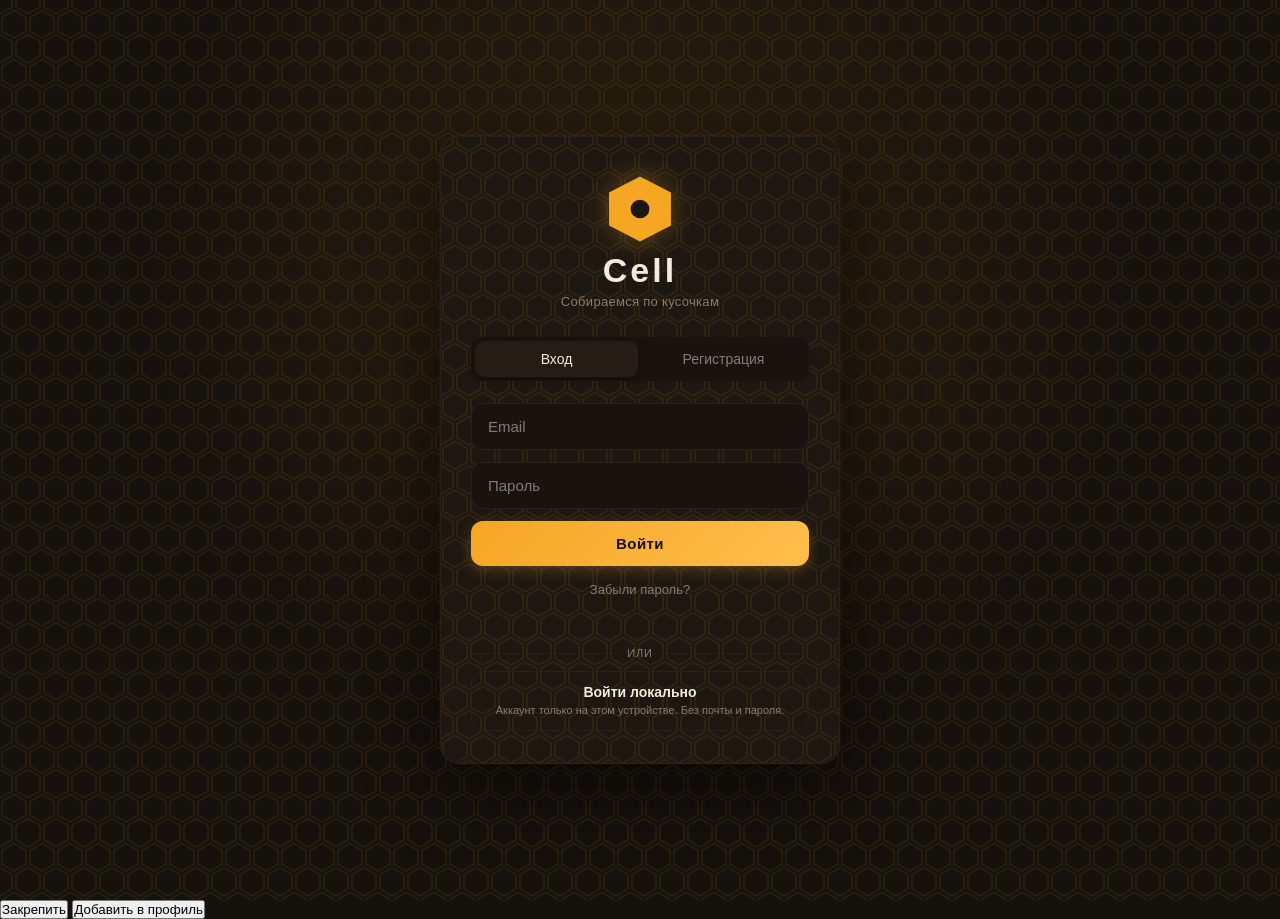
==== commit 838bcd10: "5" ====
--- a/index.html
+++ b/index.html
@@ -491,6 +491,8 @@
     <div class="msg-context-divider"></div>
     <button data-action="reply" data-i18n="msgCtx.reply">Ответить</button>
     <button data-action="pin" data-i18n="msgCtx.pin">Закрепить</button>
+    <button data-action="save" class="hidden" data-i18n="msgCtx.save">Сохранить</button>
+    <button data-action="copy-image" class="hidden" data-i18n="msgCtx.copyImage">Копировать изображение</button>
     <button data-action="copy" data-i18n="msgCtx.copy">Копировать</button>
     <button data-action="edit" data-i18n="msgCtx.edit">Изменить</button>
     <button data-action="fwd" data-i18n="msgCtx.fwd">Переслать</button>
@@ -1084,7 +1086,58 @@
     </div>
   </div>
 
-  <div id="gift-context-menu" class="context-menu hidden">
+  <!-- ═══════ ФИЛЬТР ПОДАРКОВ ═══════ -->
+  <div id="gift-filter-overlay" class="dialog-overlay hidden">
+    <div class="dialog">
+      <div class="dialog-title" data-i18n="gifts.filter.title">Фильтр подарков</div>
+
+      <div class="profile-section">
+        <div class="profile-label" data-i18n="gifts.filter.rarityLabel">Редкость</div>
+        <label class="toggle-row" style="padding:6px 0;">
+          <input type="checkbox" data-gift-filter-check="common">
+          <span data-i18n="gifts.filter.common">Обычные</span>
+        </label>
+        <label class="toggle-row" style="padding:6px 0;">
+          <input type="checkbox" data-gift-filter-check="rare">
+          <span data-i18n="gifts.filter.rare">Редкие</span>
+        </label>
+        <label class="toggle-row" style="padding:6px 0;">
+          <input type="checkbox" data-gift-filter-check="epic">
+          <span data-i18n="gifts.filter.epic">Эпические</span>
+        </label>
+      </div>
+
+      <div class="profile-section">
+        <div class="profile-label" data-i18n="gifts.filter.pinnedLabel">Закрепление</div>
+        <label class="toggle-row" style="padding:6px 0;">
+          <input type="checkbox" data-gift-filter-check="pinned">
+          <span data-i18n="gifts.filter.pinned">Закреплённые</span>
+        </label>
+        <label class="toggle-row" style="padding:6px 0;">
+          <input type="checkbox" data-gift-filter-check="unpinned">
+          <span data-i18n="gifts.filter.unpinned">Незакреплённые</span>
+        </label>
+      </div>
+
+      <div class="profile-section">
+        <div class="profile-label" data-i18n="gifts.filter.profileLabel">В профиле</div>
+        <label class="toggle-row" style="padding:6px 0;">
+          <input type="checkbox" data-gift-filter-check="inProfile">
+          <span data-i18n="gifts.filter.inProfile">В профиле</span>
+        </label>
+        <label class="toggle-row" style="padding:6px 0;">
+          <input type="checkbox" data-gift-filter-check="notInProfile">
+          <span data-i18n="gifts.filter.notInProfile">Не в профиле</span>
+        </label>
+      </div>
+
+      <div class="dialog-actions">
+        <button class="dialog-btn dialog-primary" id="gift-filter-apply" data-i18n="dialog.confirm">Применить</button>
+        <button class="dialog-btn dialog-cancel" id="gift-filter-reset" data-i18n="gifts.filter.reset">Сбросить</button>
+        <button class="dialog-btn dialog-cancel" id="gift-filter-cancel" data-i18n="dialog.cancel">Отмена</button>
+      </div>
+    </div>
+  </div>
     <button data-action="pin" data-i18n="gifts.action.pin">Закрепить</button>
     <button data-action="visibility" data-i18n="gifts.action.toProfile">Добавить в профиль</button>
   </div>
--- a/style.css
+++ b/style.css
@@ -588,7 +588,22 @@
 
 .user-item:hover { background: var(--bg-hover); }
 .user-item.active { background: var(--bg-active); }
-.user-item .avatar { width: 46px; height: 46px; font-size: 17px; }
+.user-item .avatar { width: 46px; height: 46px; font-size: 17px; position: relative; }
+
+/* Индикатор «в сети» — маленькая точка справа снизу от аватарки.
+   Только для DM-чатов (у каналов online бессмыслен). */
+.user-item[data-chat-type="dm"] .avatar.online::after {
+  content: "";
+  position: absolute;
+  right: -2px;
+  bottom: -2px;
+  width: 12px;
+  height: 12px;
+  border-radius: 50%;
+  background: var(--accent);
+  box-shadow: 0 0 0 2px var(--bg-side);
+  pointer-events: none;
+}
 
 .user-item-body { flex: 1; min-width: 0; }
 .user-item-row1 { display: flex; justify-content: space-between; gap: 8px; align-items: baseline; }
@@ -3614,6 +3629,7 @@
 .cell-icon[data-icon="phone"]        { --icon: url("https://i.ibb.co/B2nTLVx9/icons8-phone-100.png"); }
 .cell-icon[data-icon="birthday"]     { --icon: url("https://i.ibb.co/0Rdgd9Qh/icons8-birthday-100.png"); }
 .cell-icon[data-icon="typing"]       { --icon: url("https://i.ibb.co/SSq1TyZ/icons8-typing-100.png"); }
+.cell-icon[data-icon="filter"]       { --icon: url("https://i.ibb.co/5X5QfCZH/icons8-100.png"); }
 
 .icon-btn { display: flex; align-items: center; justify-content: center; }
 
@@ -4613,4 +4629,86 @@
   transition: background 0.15s;
   flex-shrink: 0;
 }
-.e2ee-unlock-banner button:hover { background: rgba(var(--accent-rgb), 0.15); }+.e2ee-unlock-banner button:hover { background: rgba(var(--accent-rgb), 0.15); }
+
+/* ====================================================== */
+/* ФИЛЬТР ПОДАРКОВ В ПРОФИЛЕ                               */
+/* ====================================================== */
+
+.gifts-actions-row {
+  display: flex;
+  gap: 8px;
+  margin-bottom: 12px;
+  align-items: stretch;
+}
+
+.gifts-filter-icon-btn {
+  width: 46px;
+  min-width: 46px;
+  border-radius: 12px;
+  border: 1px solid var(--border);
+  background: var(--bg-input);
+  color: var(--text-sub);
+  cursor: pointer;
+  display: flex;
+  align-items: center;
+  justify-content: center;
+  font-family: inherit;
+  padding: 0;
+  transition: background 0.15s, border-color 0.15s, color 0.15s;
+}
+.gifts-filter-icon-btn:hover {
+  background: var(--bg-hover);
+  color: var(--accent);
+  border-color: var(--accent);
+}
+.gifts-filter-icon-btn .cell-icon {
+  width: 22px;
+  height: 22px;
+}
+
+/* ====================================================== */
+/* ОТКЛЮЧАЕМ HOVER НА ТАЧ-УСТРОЙСТВАХ                       */
+/* ====================================================== */
+/* На тач-устройствах :hover «залипает»: элемент, который
+   оказался под пальцем при свайпе, остаётся подсвеченным
+   до следующего тапа. Это даёт ложную подсветку чата при
+   свайпах по списку. Отключаем hover-эффект полностью. */
+@media (hover: none), (pointer: coarse) {
+  .user-item:hover {
+    background: transparent !important;
+    transform: none !important;
+  }
+  .user-item.active,
+  .user-item.active:hover {
+    background: var(--bg-active) !important;
+    transform: none !important;
+  }
+  .gift-card:hover,
+  .forward-item:hover {
+    transform: none !important;
+    background: transparent !important;
+  }
+  .gift-tile:hover {
+    transform: none !important;
+    background: var(--bg-input) !important;
+    border-color: var(--border) !important;
+  }
+  .gift-tile.in-profile:hover {
+    border-color: var(--accent) !important;
+  }
+  .dialog-option:hover {
+    border-color: var(--border) !important;
+  }
+  .icon-btn:hover {
+    background: transparent !important;
+    color: var(--text-dim) !important;
+  }
+  .icon-btn:hover .cell-icon {
+    background-color: currentColor !important;
+  }
+  .accent-option:hover,
+  .avatar-option:hover {
+    transform: none !important;
+  }
+}
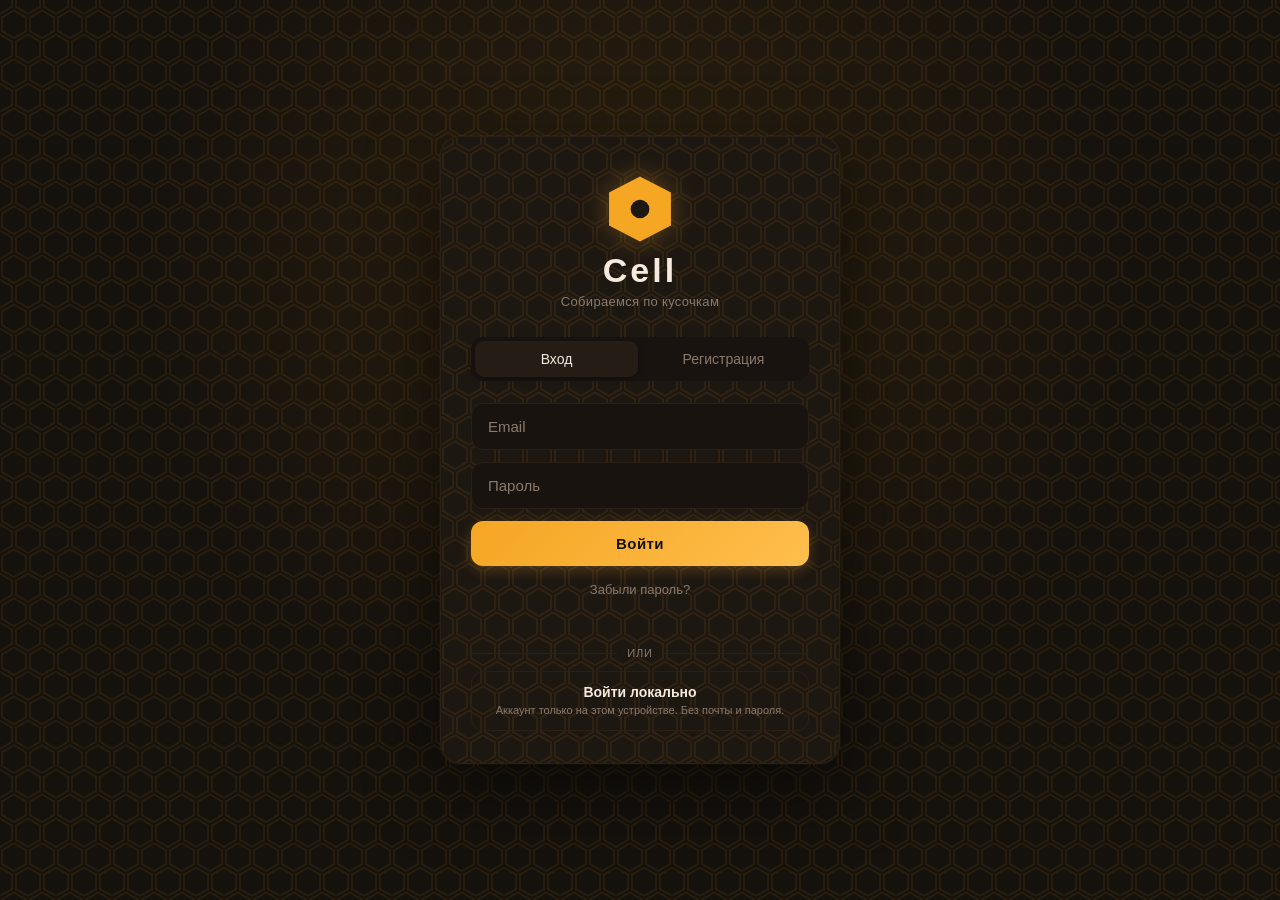
==== commit f0b679c5: "5" ====
--- a/index.html
+++ b/index.html
@@ -1138,6 +1138,8 @@
       </div>
     </div>
   </div>
+
+  <div id="gift-context-menu" class="context-menu hidden">
     <button data-action="pin" data-i18n="gifts.action.pin">Закрепить</button>
     <button data-action="visibility" data-i18n="gifts.action.toProfile">Добавить в профиль</button>
   </div>
--- a/style.css
+++ b/style.css
@@ -1537,10 +1537,14 @@
   border-radius: 8px;
   font-size: 14px;
   font-family: inherit;
-  /* Не даём выделять текст на кнопках long-press'ом */
+  /* Не даём выделять текст на кнопках long-press'ом и не даём
+     браузеру на Android показать свой "текстовый" toolbar. */
   -webkit-user-select: none;
   user-select: none;
   -webkit-touch-callout: none;
+  text-decoration: none;
+  -webkit-tap-highlight-color: transparent;
+  touch-action: manipulation;
 }
 .context-menu button:hover { background: var(--bg-hover); }
 
